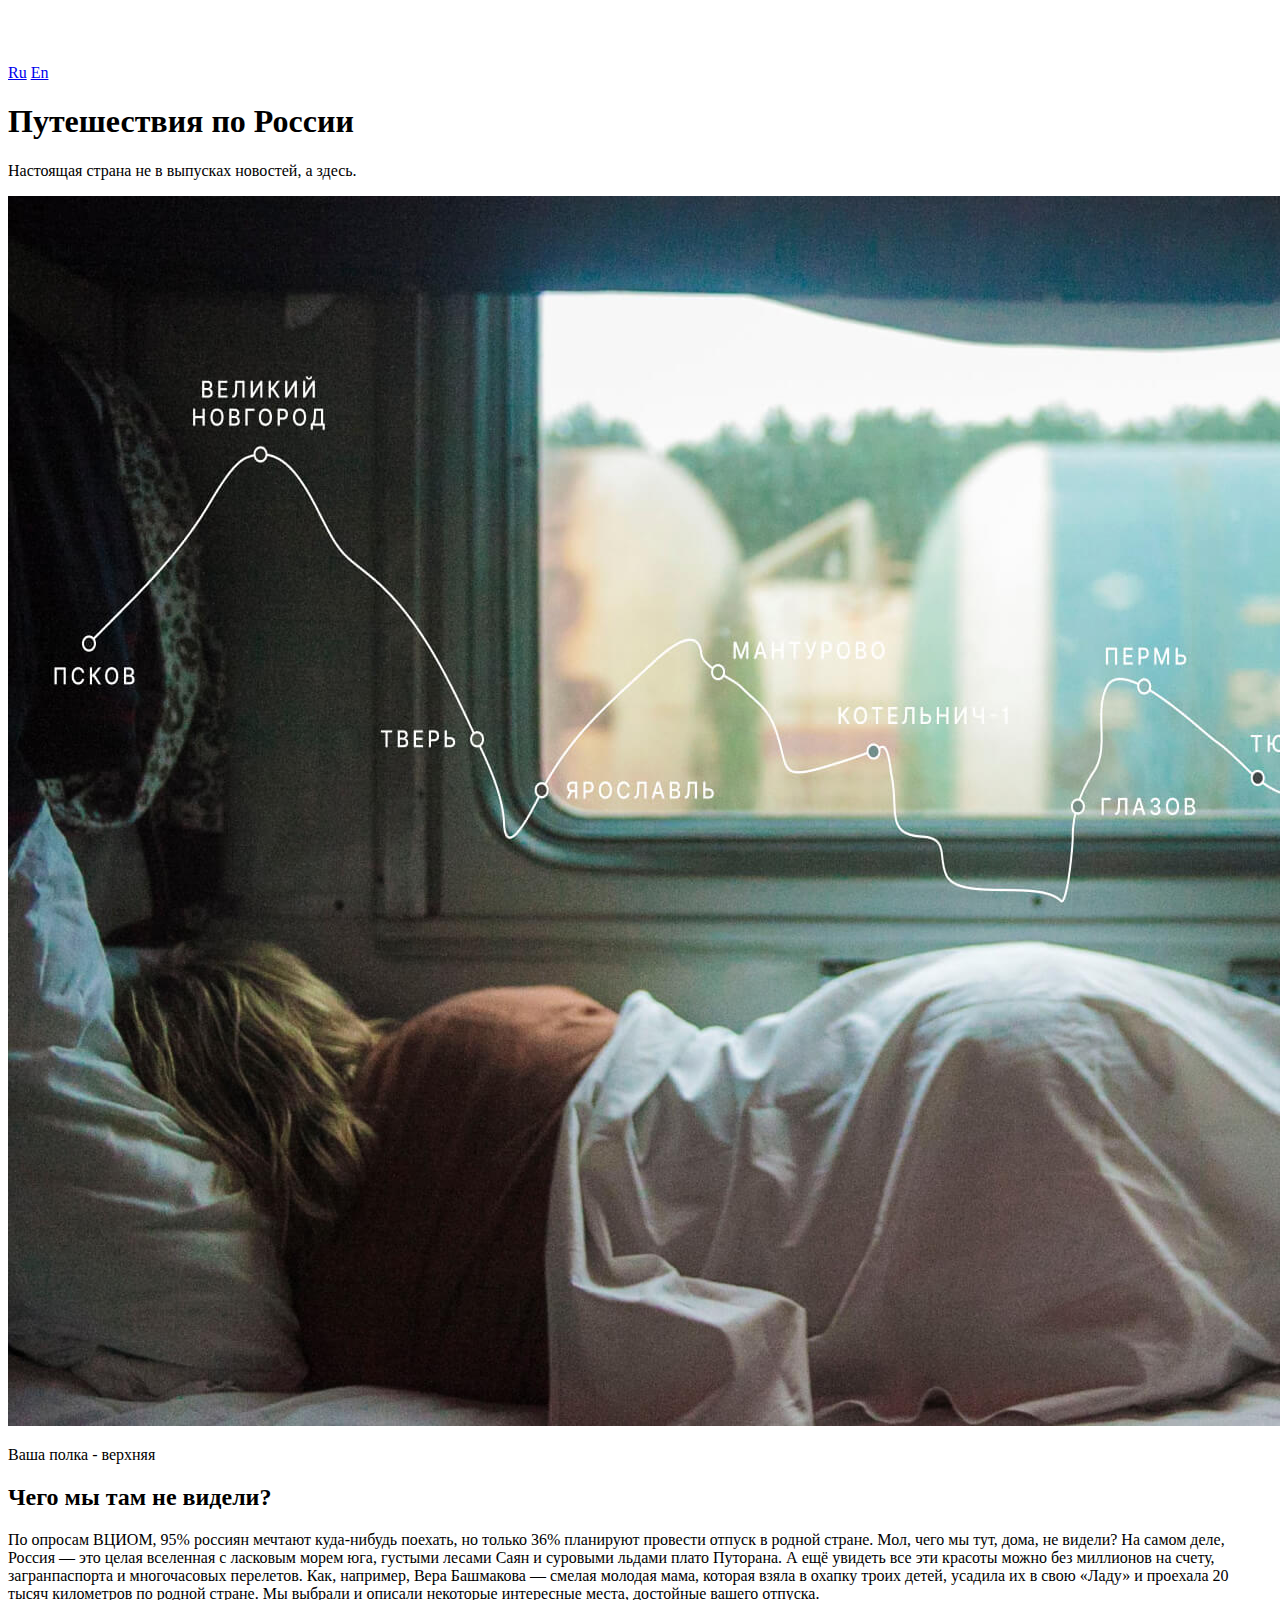
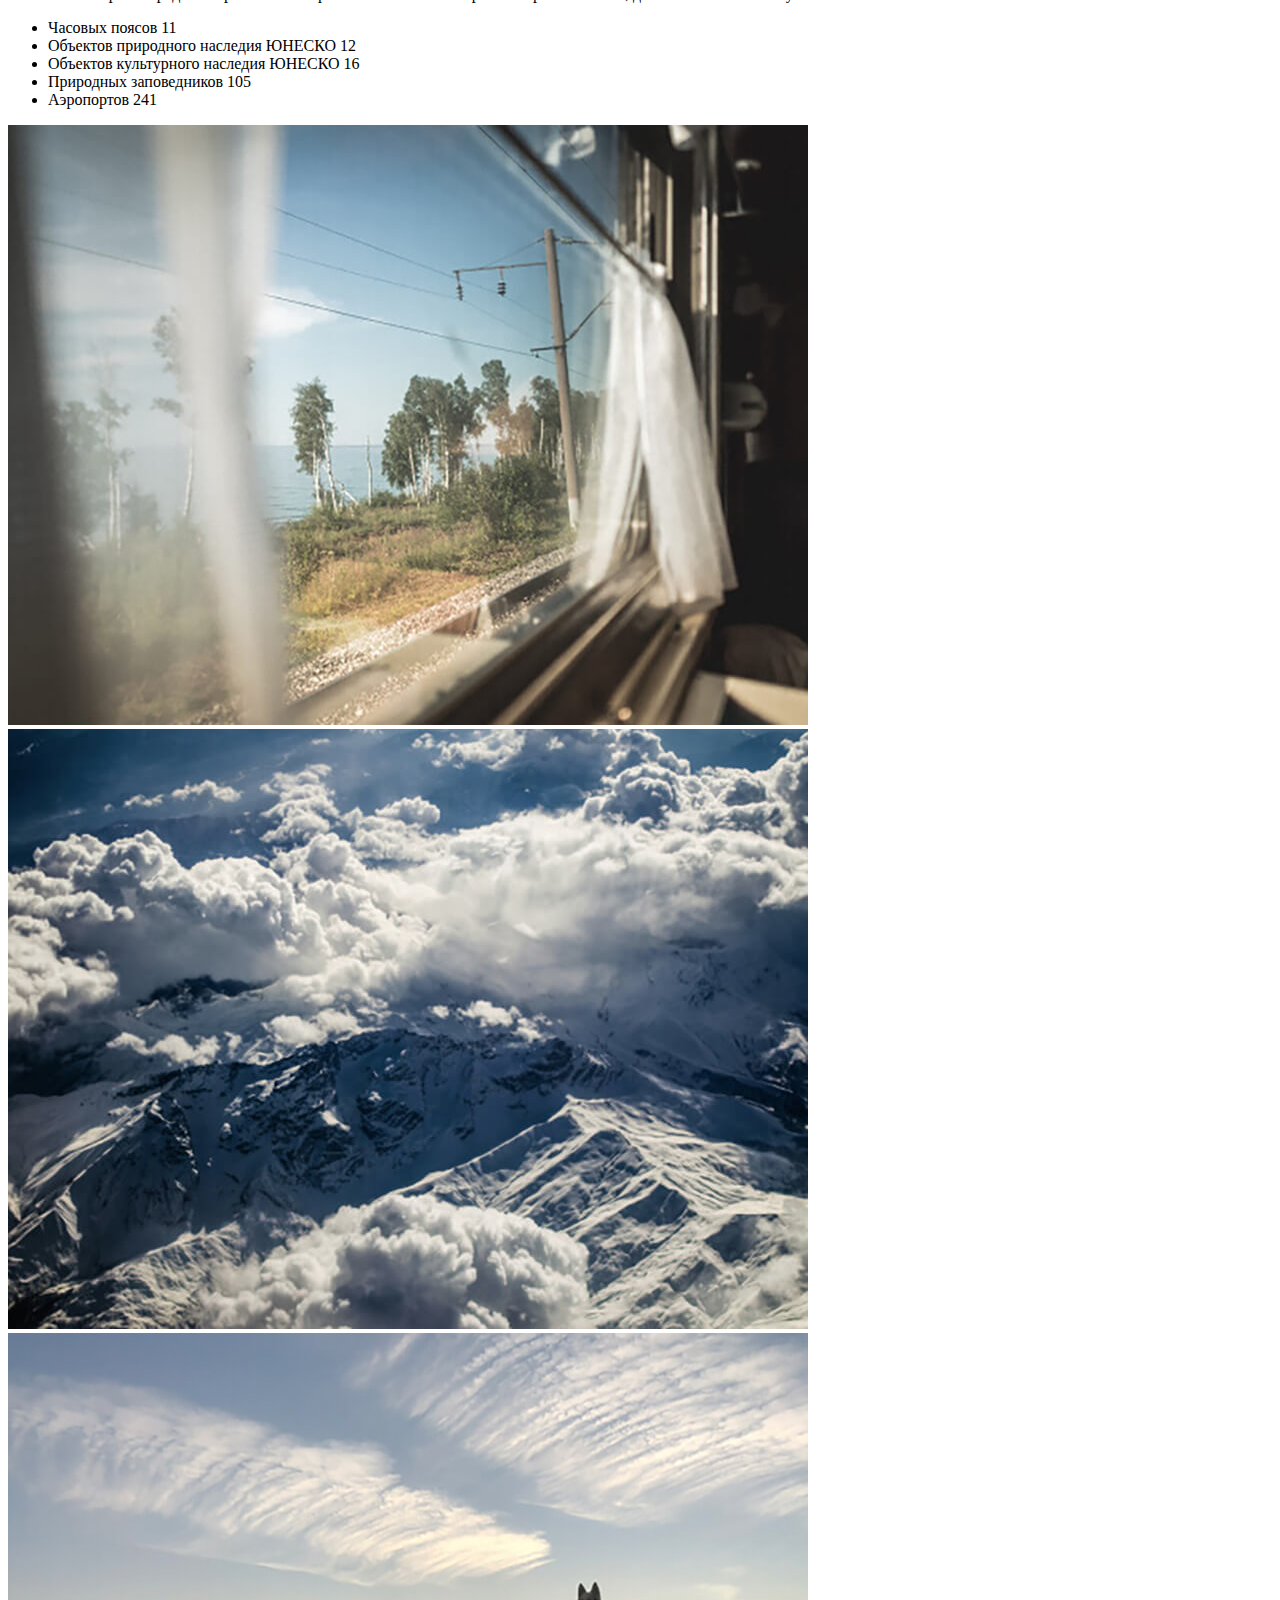
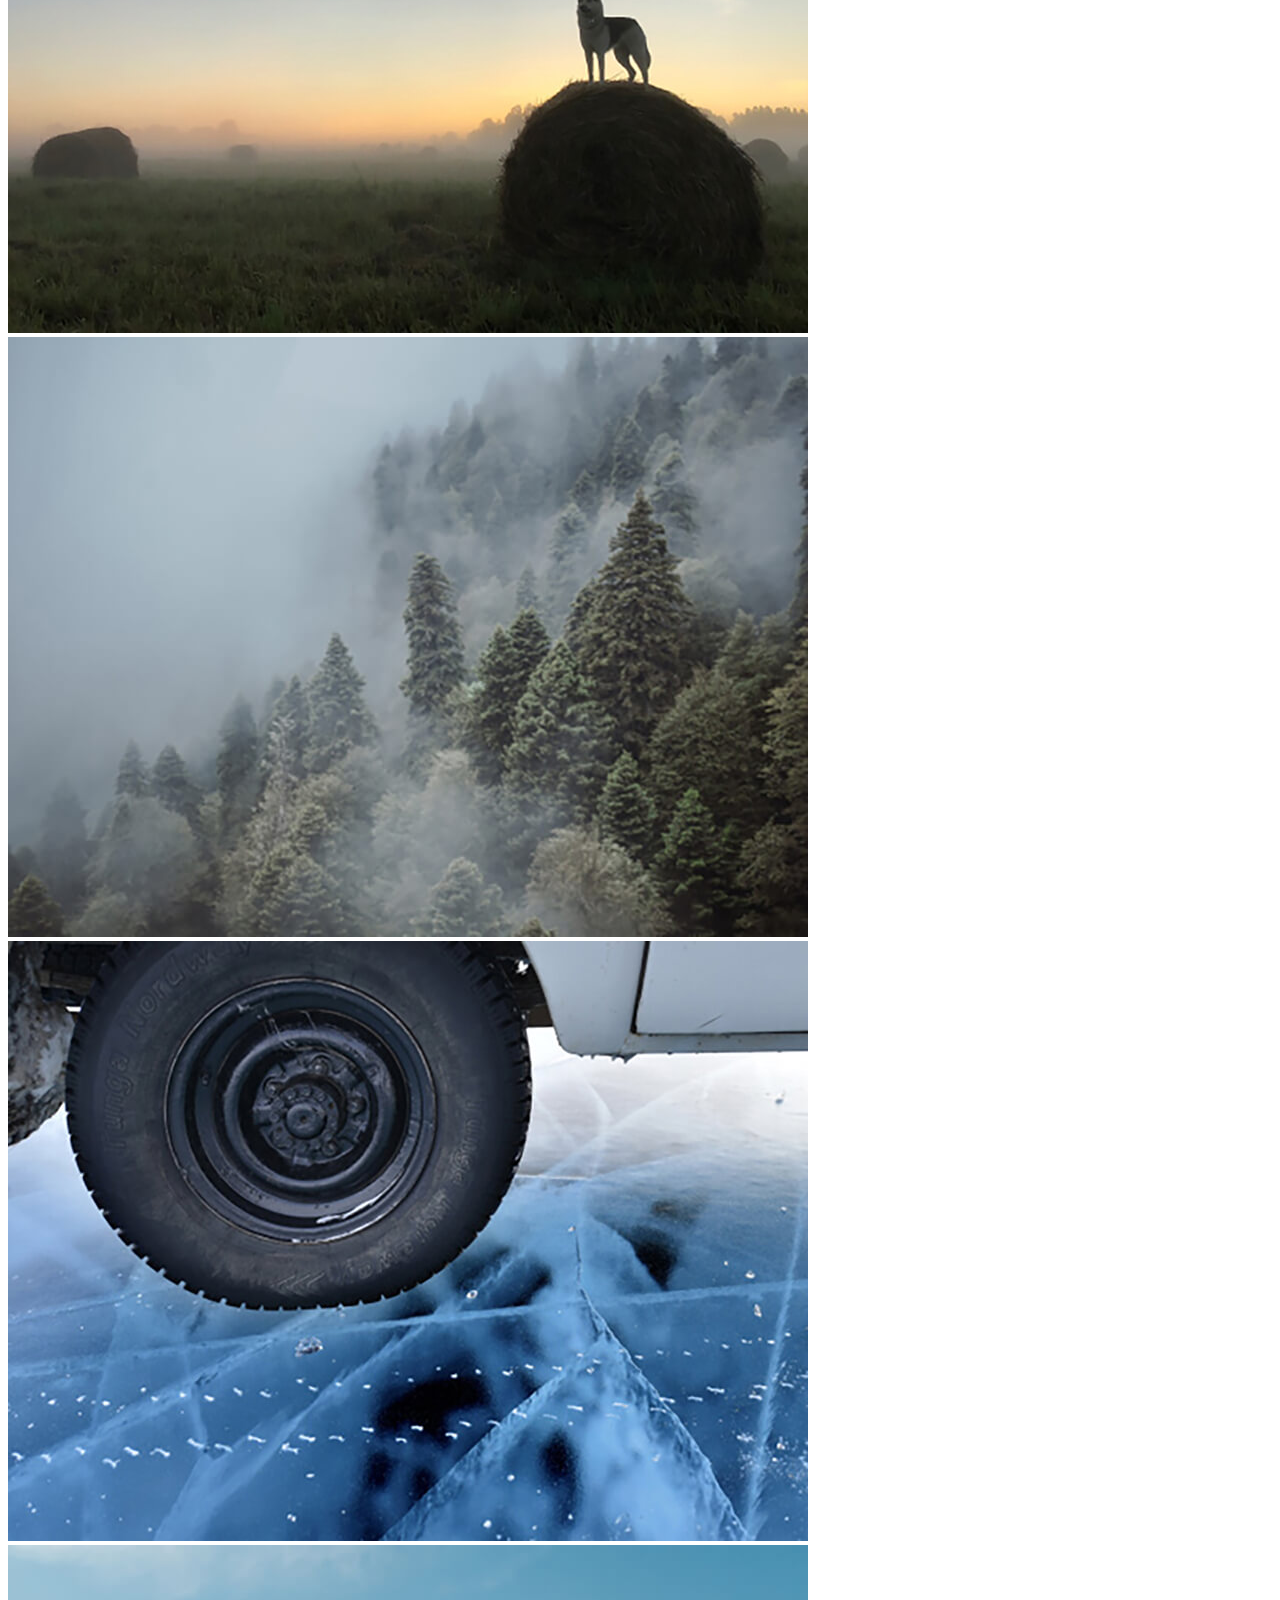
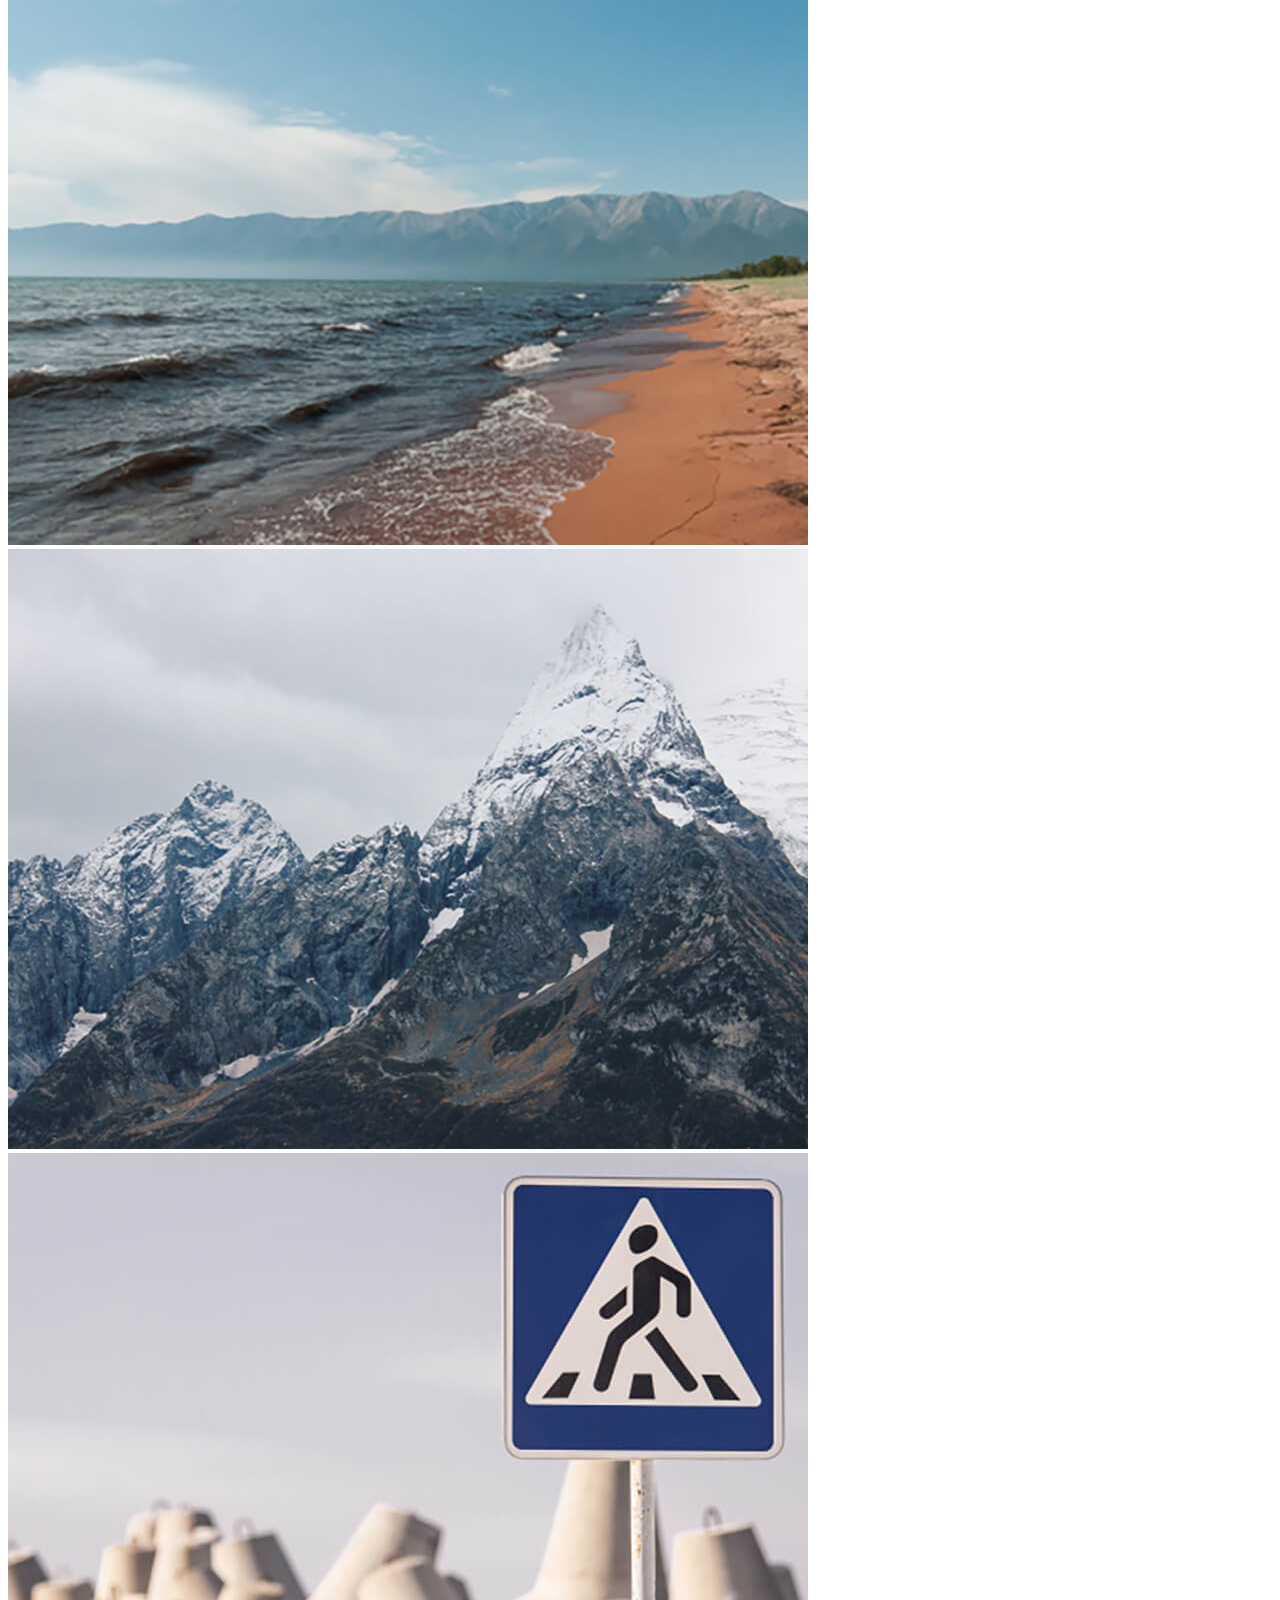
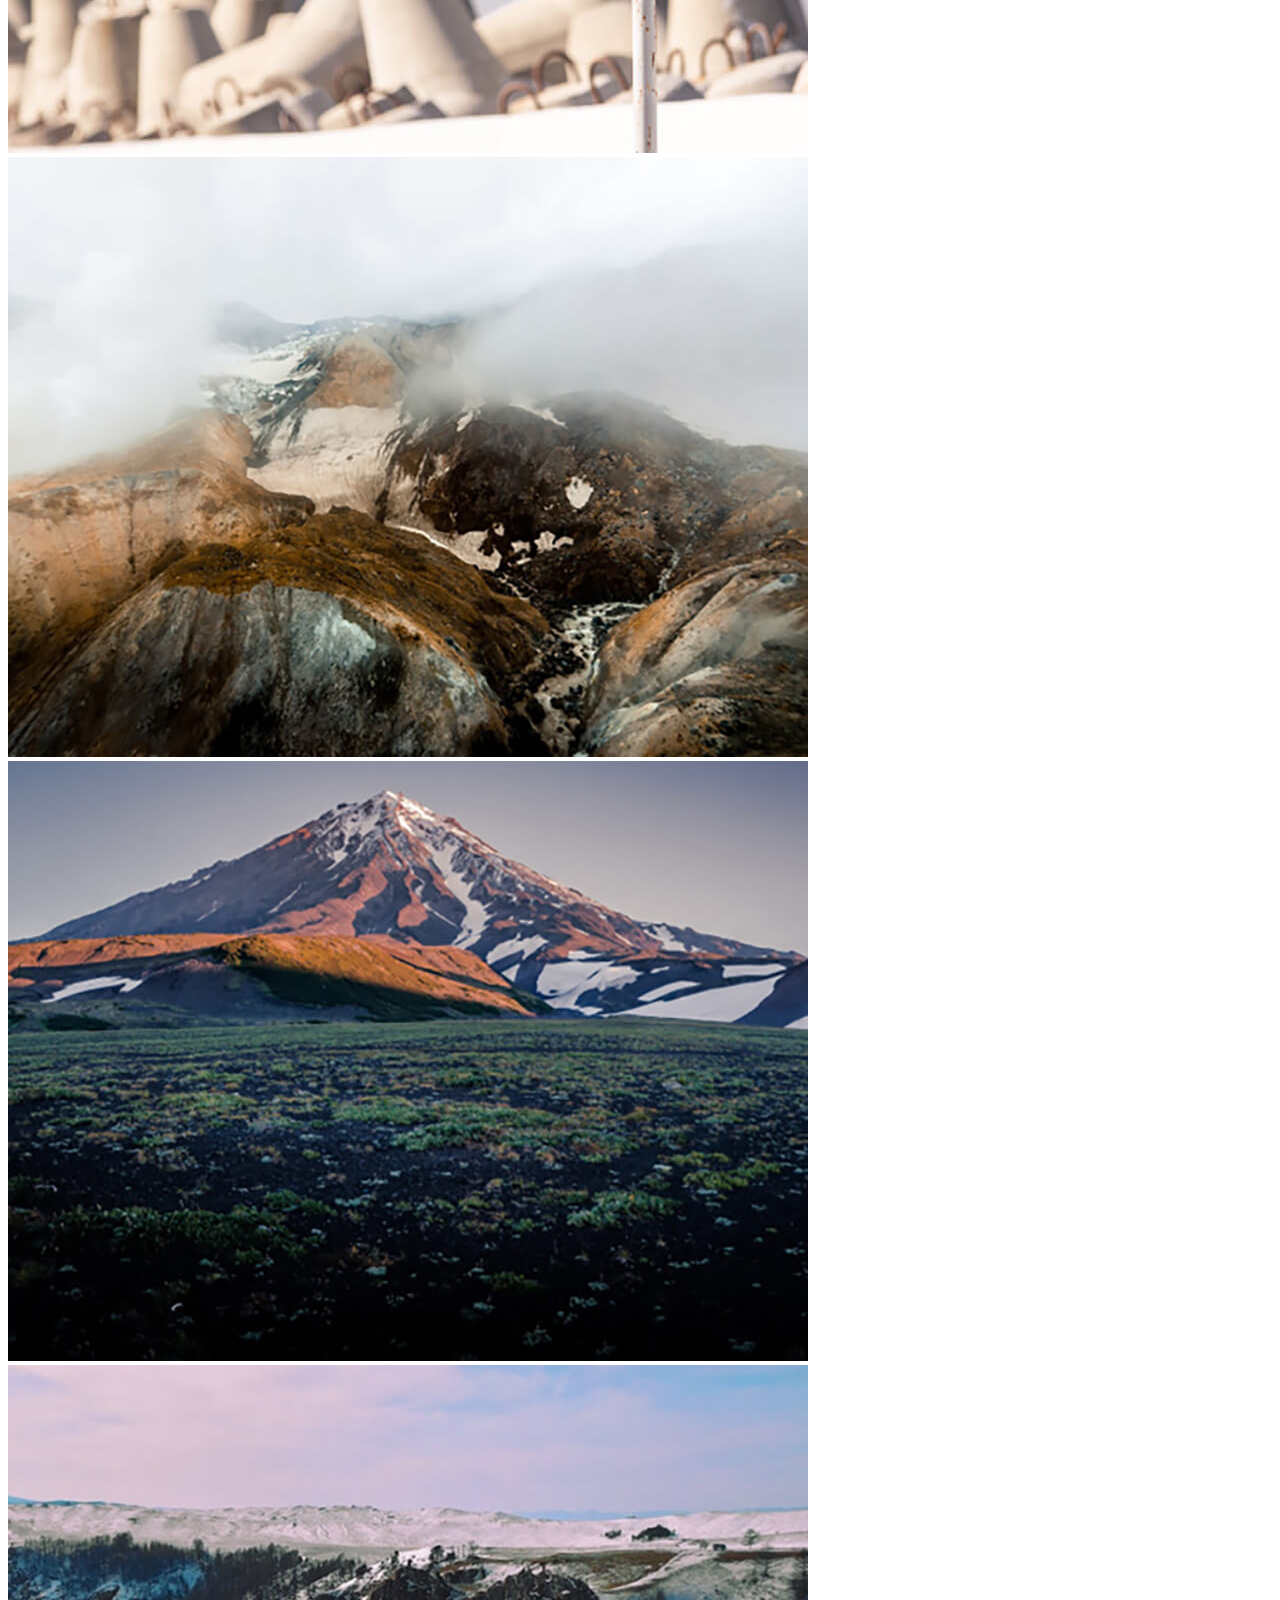
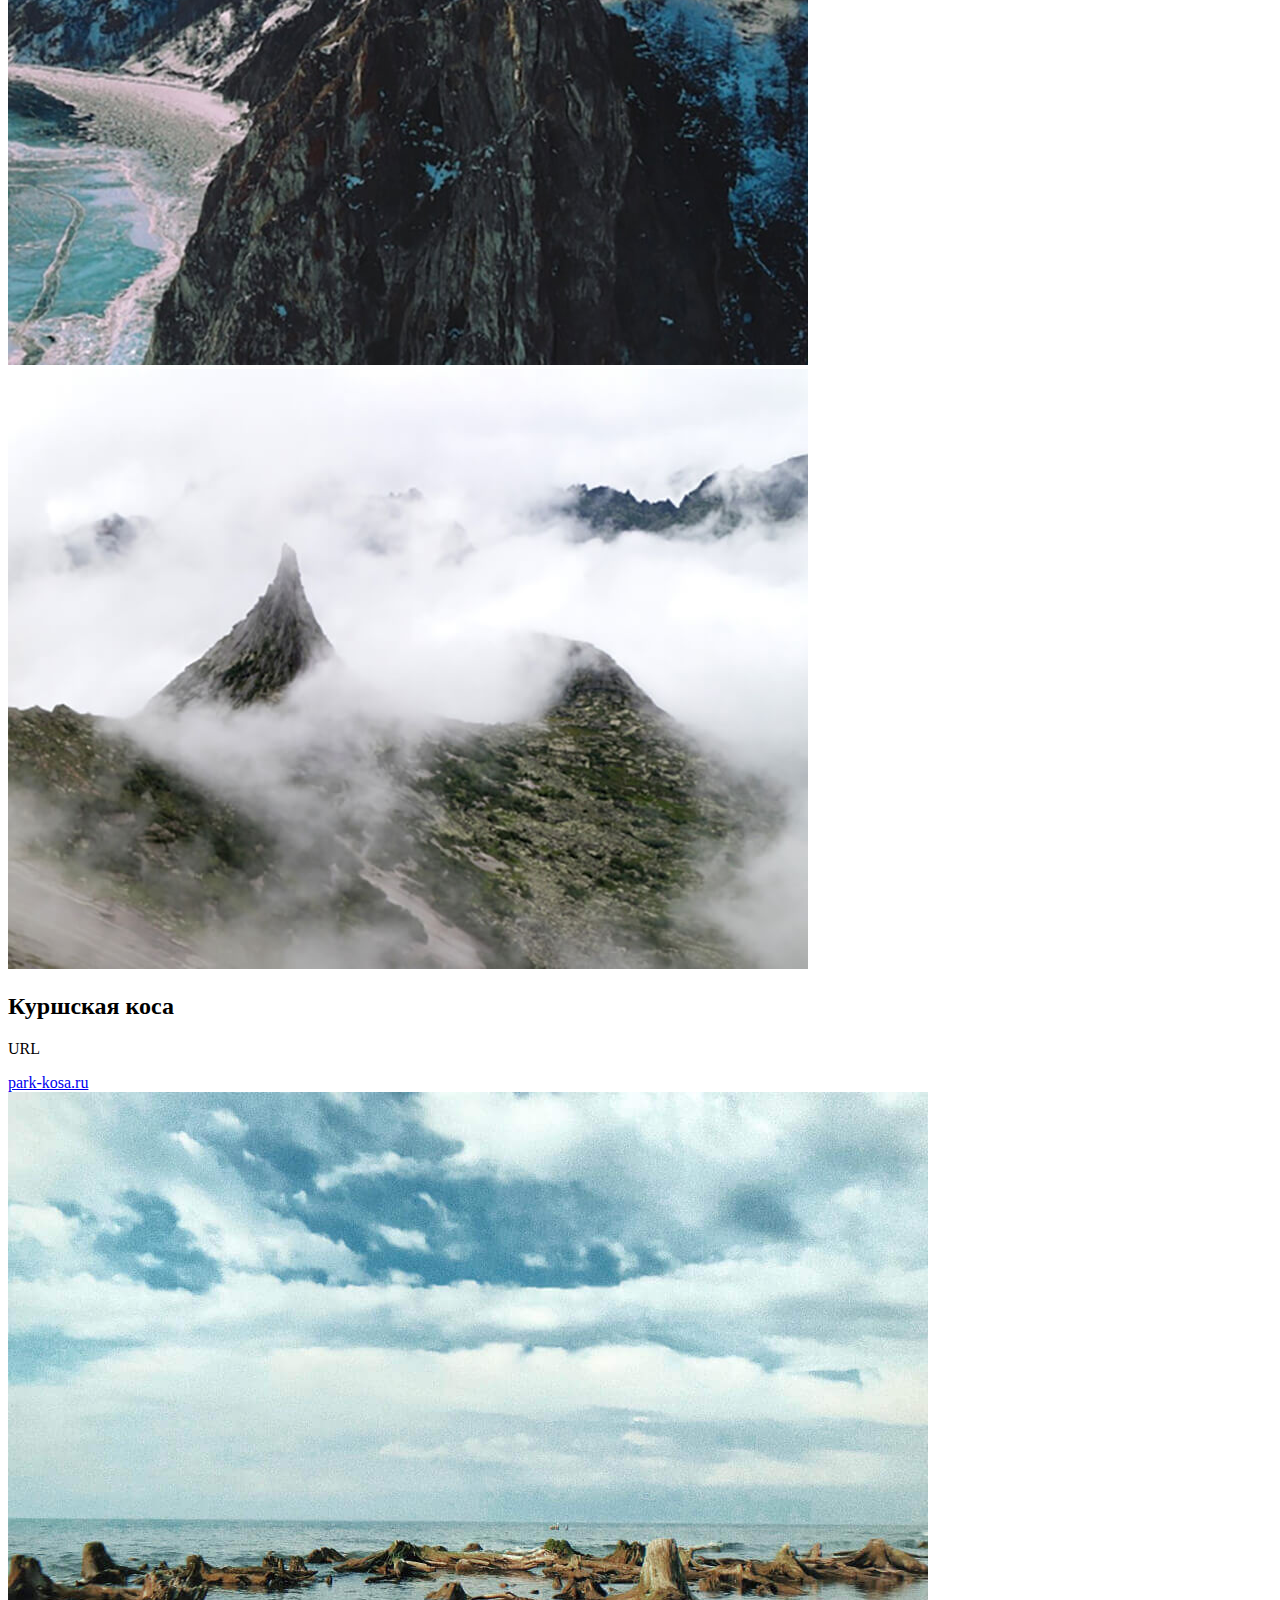
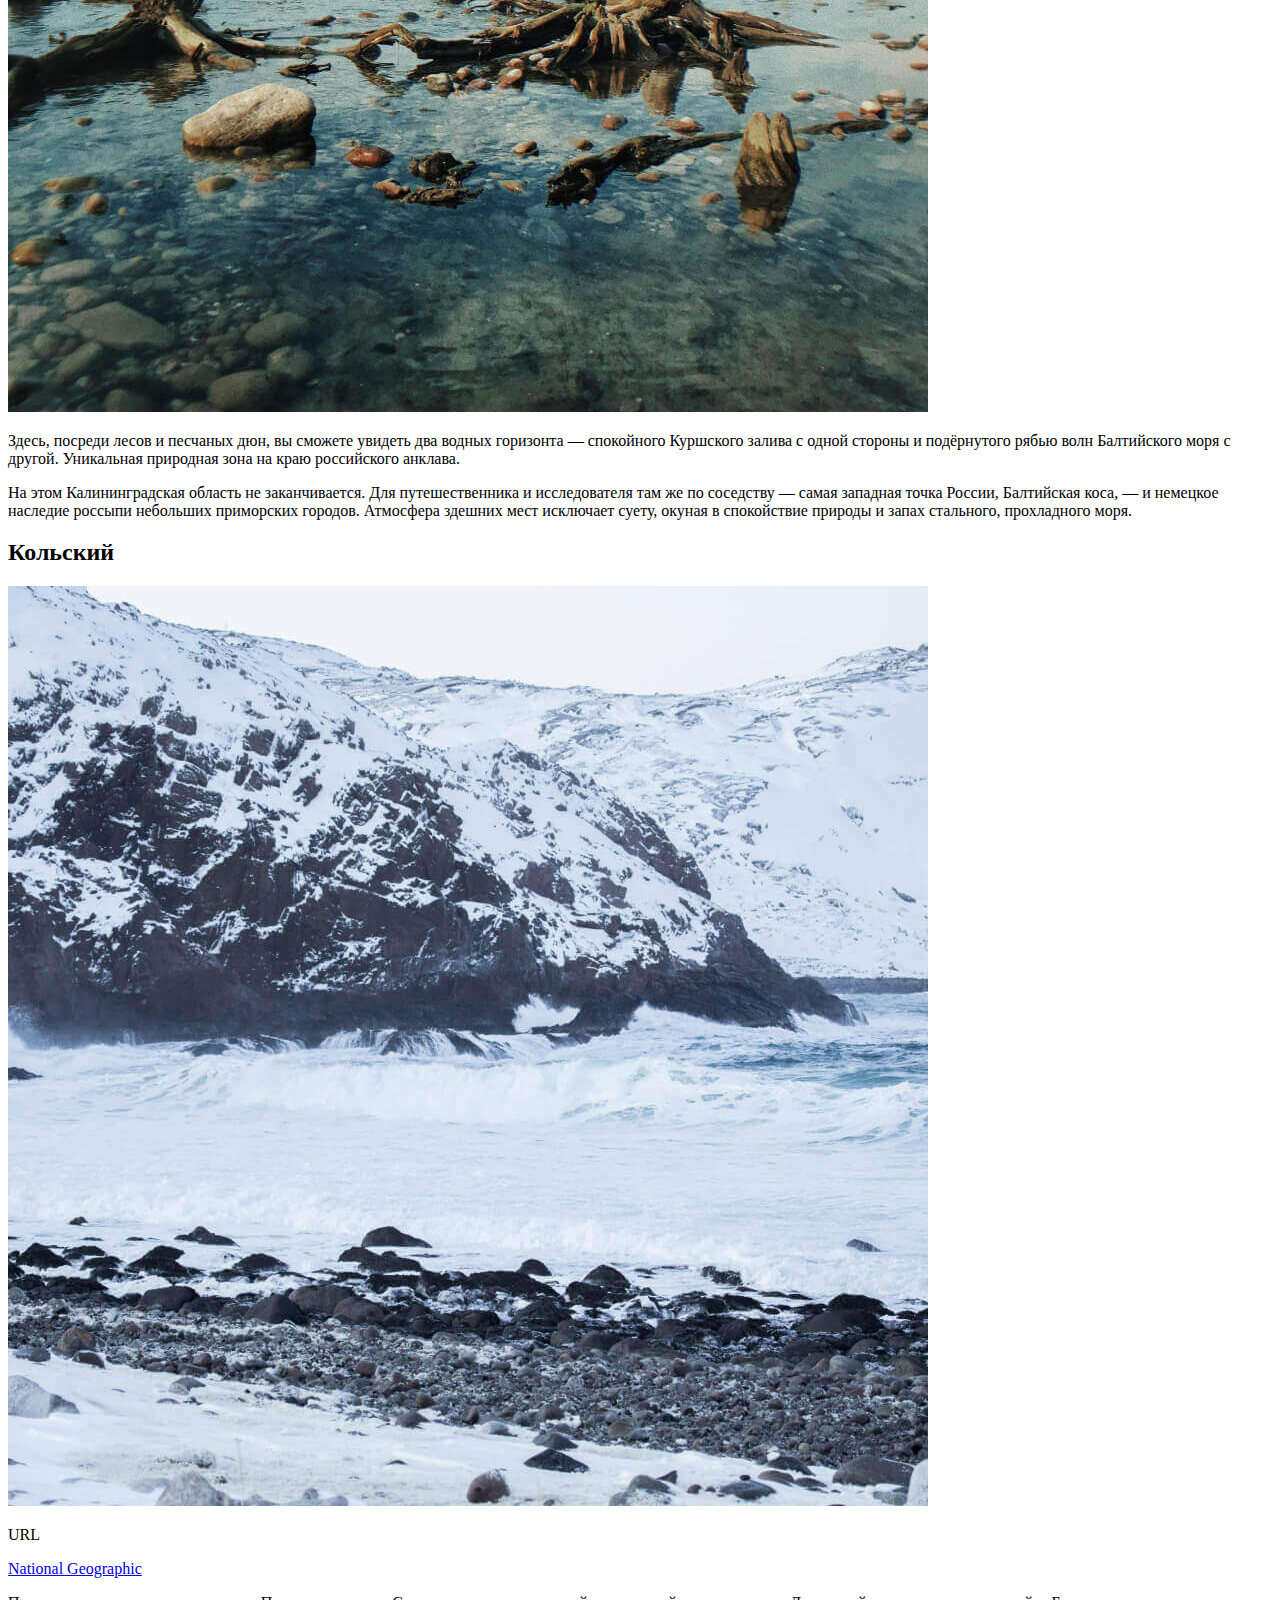
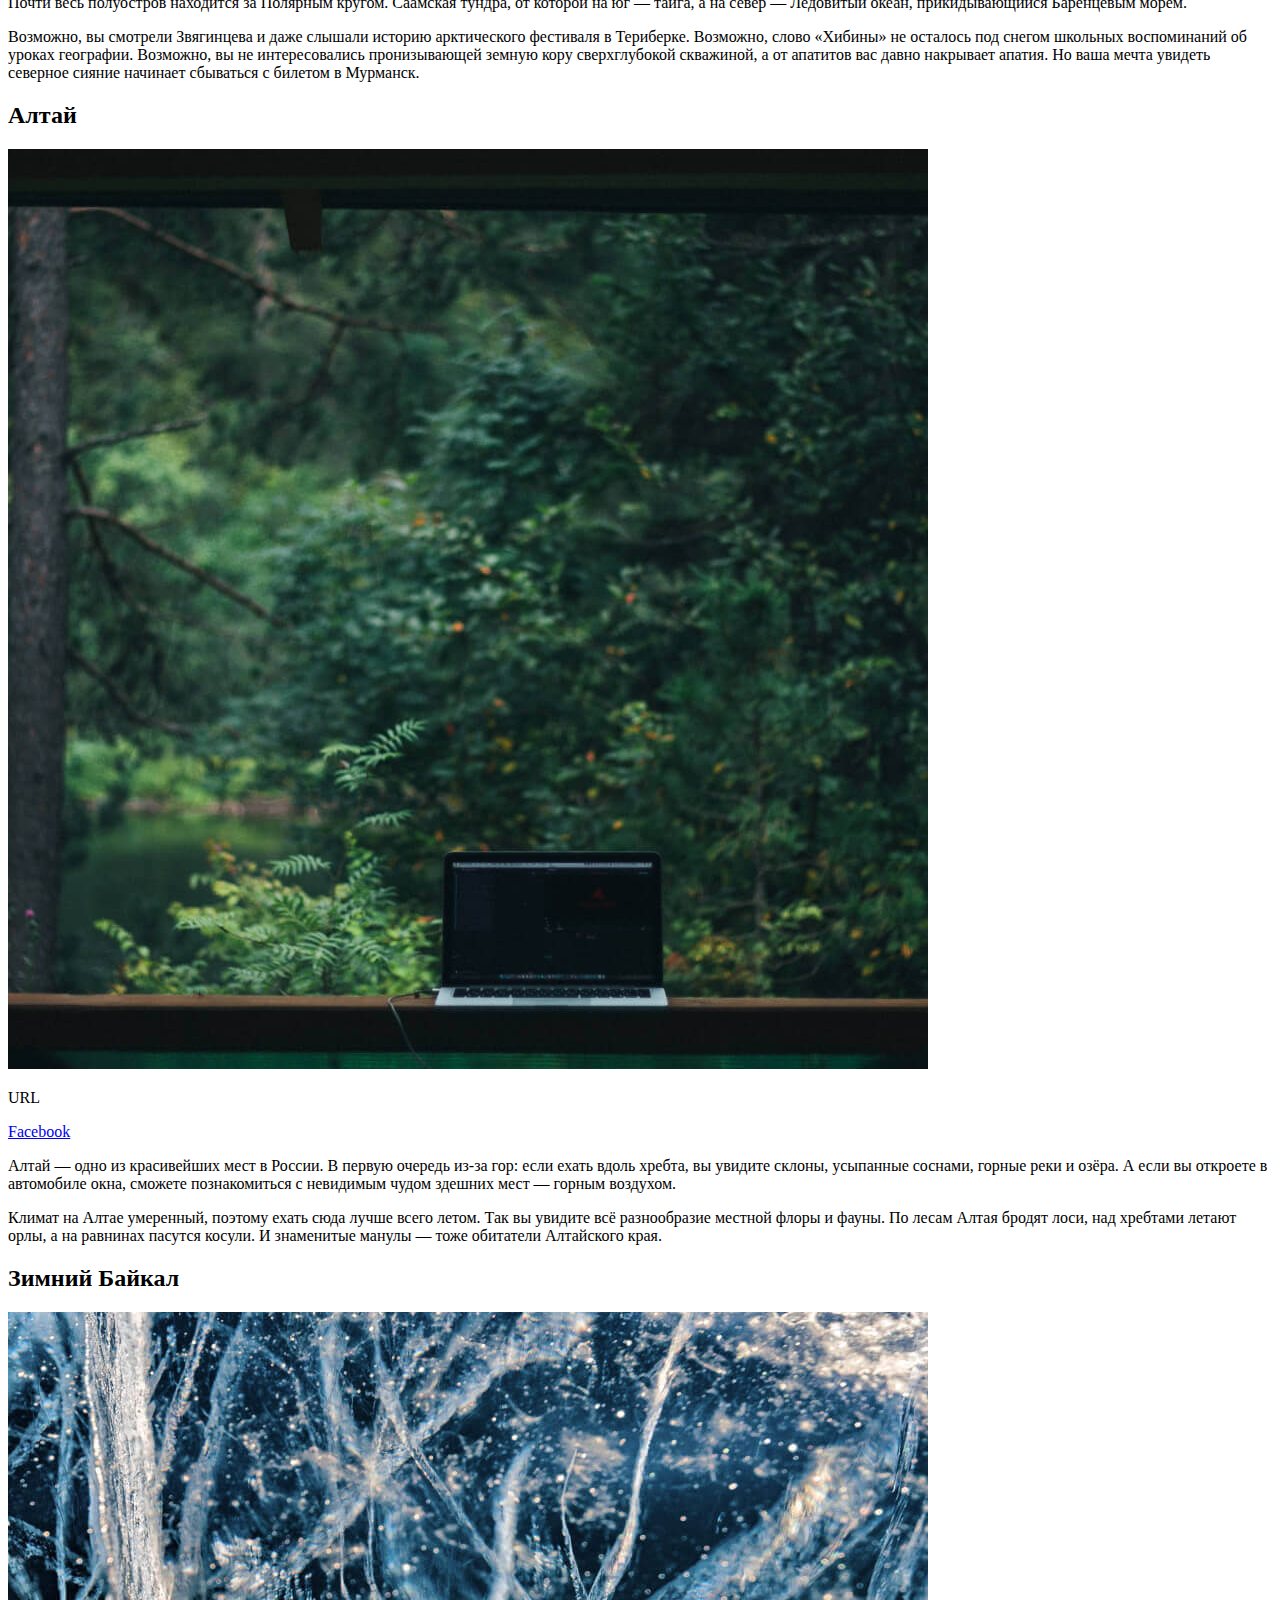
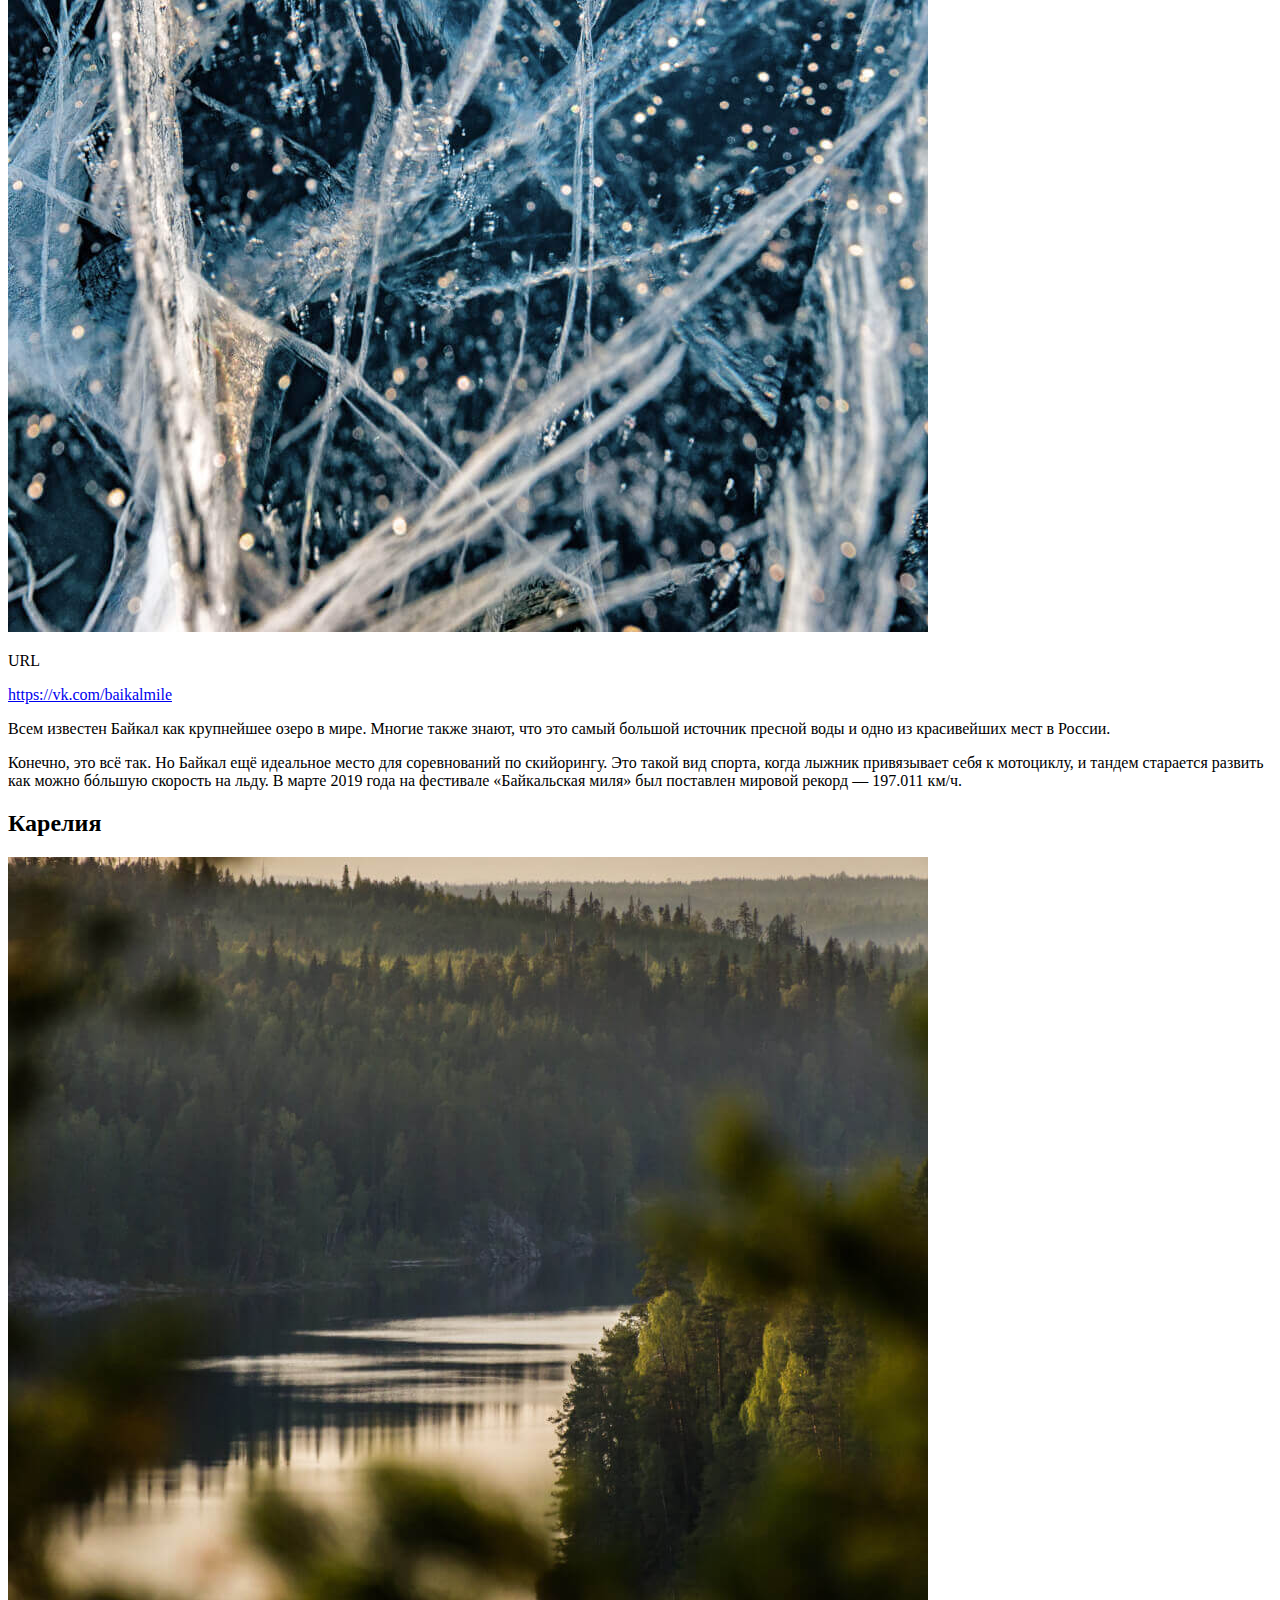
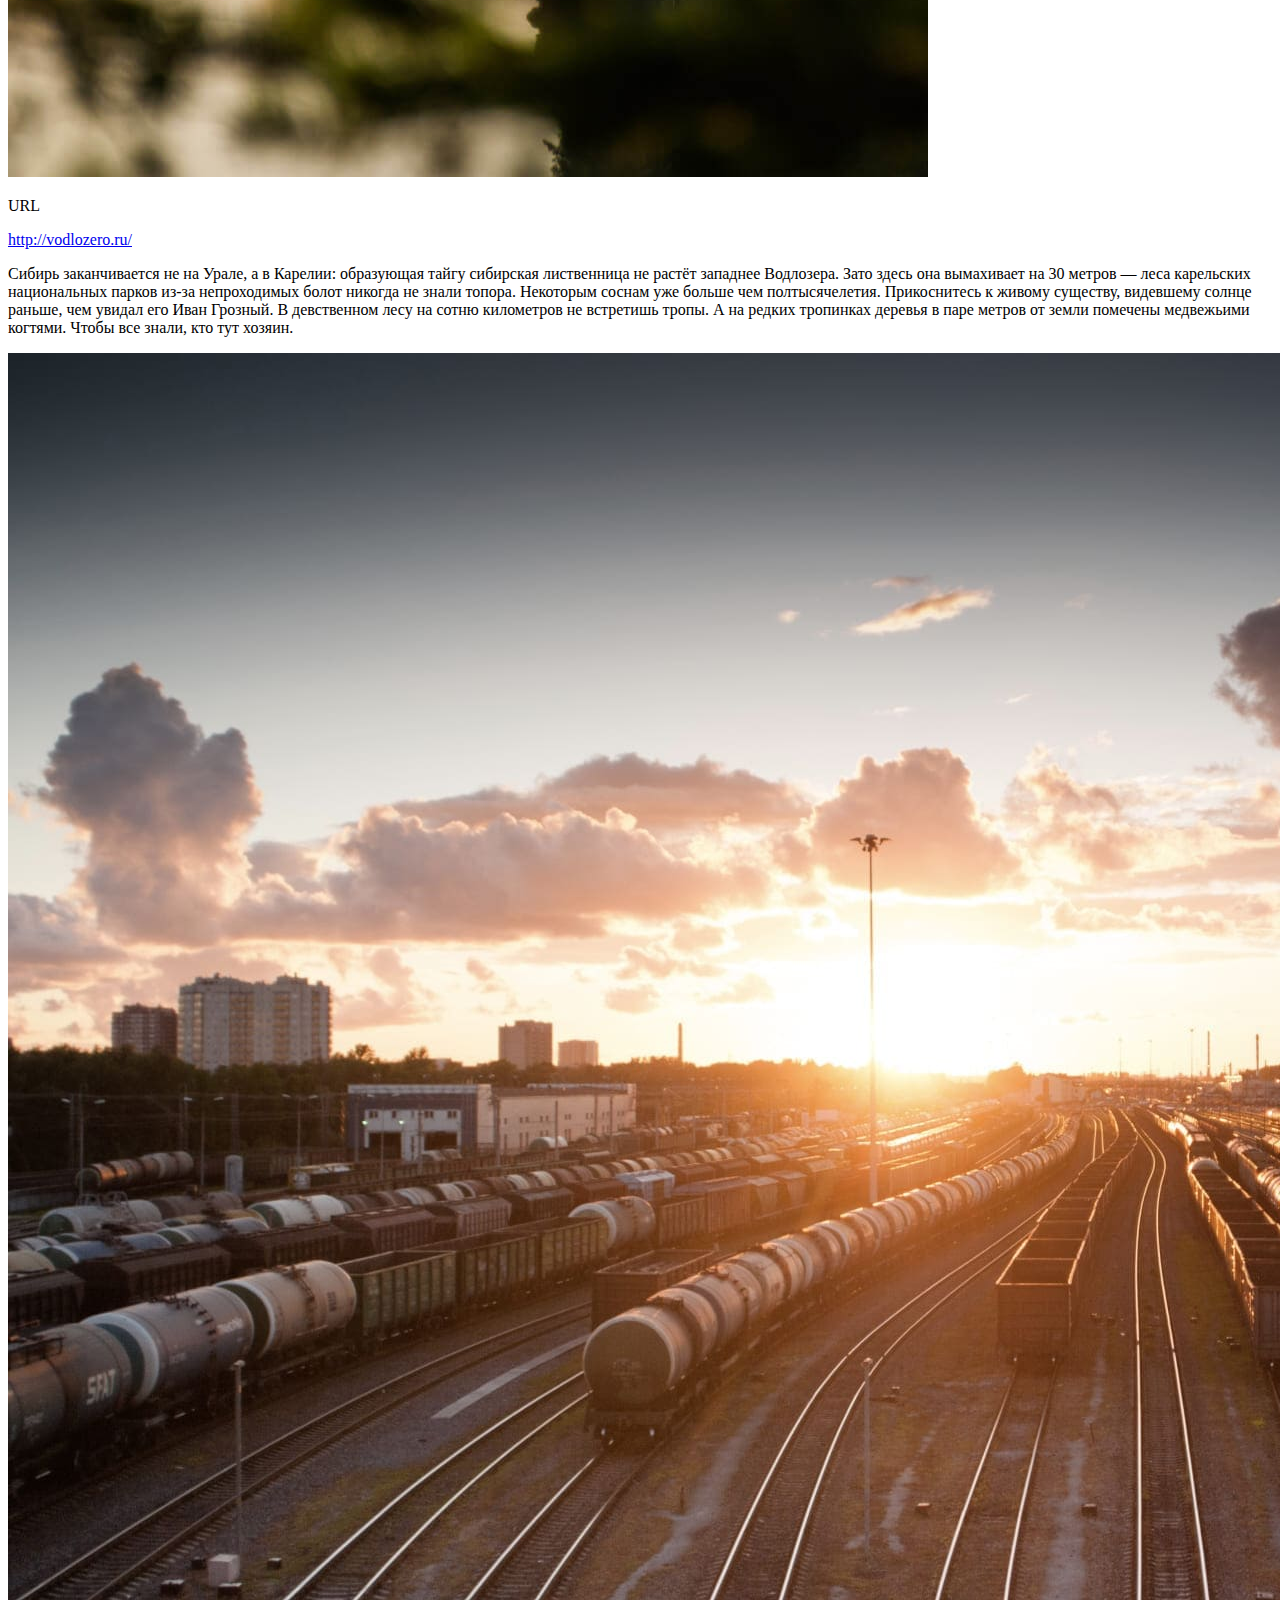
==== index.html @ 0ab77807 "Разделила ктс, убрала ссылку нормалайза из хтмл" ====
<!DOCTYPE html>
<html lang="ru">

<head>
    <meta charset="UTF-8">
    <meta name="viewport" content="width=device-width, initial-scale=1.0">
    <title>Путешествия по России</title>
</head>

<body>

    <div class="page">

        <header class="header">
            <img class="header__logo" src="./images/header-logo.svg" alt="Логотип Яндекс">
            <div class="header__lang-links">
                <a href="./travel.html" class="header__lang-link header__lang-link_active">Ru</a>
                <a href="#" class="header__lang-link">En</a>
            </div>
        </header>

        <main class="content">

            <div class="lead">
                <h1 class="lead__title">Путешествия по России</h1>
                <p class="lead__subtitle">Настоящая страна не в выпусках новостей, а здесь.</p>
                <div>
                    <img class="lead__image" src="./images/lead-polka.jpg"
                        alt="Вид на спящего в поезде человека у окна">
                    <p class="caption">Ваша полка - верхняя</p>
                </div>
            </div>

            <div class="intro">
                <h2 class="intro__title">Чего мы там не видели?</h2>
                <p class="intro__text">По&nbsp;опросам ВЦИОМ, 95% россиян мечтают <nobr>куда-нибудь</nobr> поехать,
                    но только 36% планируют провести отпуск в&nbsp;родной стране. Мол, чего мы&nbsp;тут, дома,
                    не&nbsp;видели? На&nbsp;самом деле, Россия&nbsp;&mdash; это целая вселенная с&nbsp;ласковым морем
                    юга, густыми лесами Саян и&nbsp;суровыми льдами плато Путорана. А&nbsp;ещё увидеть все эти красоты
                    можно без миллионов на&nbsp;счету, загранпаспорта и&nbsp;многочасовых перелетов. Как, например, Вера
                    Башмакова&nbsp;&mdash; смелая молодая мама, которая взяла в&nbsp;охапку троих детей, усадила
                    их&nbsp;в&nbsp;свою &laquo;Ладу&raquo; и&nbsp;проехала 20 тысяч километров по&nbsp;родной стране.
                    Мы&nbsp;выбрали и&nbsp;описали некоторые интересные места, достойные вашего отпуска.</p>
                <ul class="intro__list">
                    <li class="intro__list_item">Часовых поясов 11</li>
                    <li class="intro__list_item">Объектов природного наследия ЮНЕСКО 12</li>
                    <li class="intro__list_item">Объектов культурного наследия ЮНЕСКО 16</li>
                    <li class="intro__list_item">Природных заповедников 105</li>
                    <li class="intro__list_item">Аэропортов 241</li>
                </ul>
            </div>

            <div class="photo-grid">
                <img src="./images/photo-grid-train.jpg" alt="" class="photo-grid__item">
                <img src="./images/photo-grid-atharva-tulsi.jpg" alt="" class="photo-grid__item">
                <img src="./images/photo-grid-tuman.jpg" alt="" class="photo-grid__item">
                <img src="./images/photo-grid-sochi.jpg" alt="" class="photo-grid__item">
                <img src="./images/photo-grid-arisa.jpg" alt="" class="photo-grid__item">
                <img src="./images/photo-grid-baikal.jpg" alt="" class="photo-grid__item">
                <img src="./images/photo-grid-elbrus.jpg" alt="" class="photo-grid__item">
                <img src="./images/photo-grid-kondratiev.jpg" alt="" class="photo-grid__item">
                <img src="./images/photo-grid-kamchatka-1.jpg" alt="" class="photo-grid__item">
                <img src="./images/photo-grid-kamchatka-2.jpg" alt="" class="photo-grid__item">
                <img src="./images/photo-grid-baikal-2.jpg" alt="" class="photo-grid__item">
                <img src="./images/photo-grid-ergaki.jpg" alt="" class="photo-grid__item">
            </div>

            <div class="places">

                <div class="place">
                    <h2 class="place__title">Куршская коса</h2>
                    <div class="place__website">
                        <p class="place__url-heading">URL</p>
                        <a href="https://park-kosa.ru/" class="place__link">park-kosa.ru</a>
                    </div>
                    <img src="./images/place-kosa.jpg" alt="" class="place__image">
                    <div class="place__paragraphs">
                        <p class="place__paragraph">Здесь, посреди лесов и песчаных дюн, вы сможете увидеть два
                            водных
                            горизонта
                            — спокойного Куршского залива с одной стороны и подёрнутого рябью волн Балтийского моря
                            с
                            другой.
                            Уникальная природная зона на краю российского анклава.</p>
                        <p class="place__paragraph">На этом Калининградская область не заканчивается. Для
                            путешественника и
                            исследователя там же по соседству — самая западная точка России, Балтийская коса, — и
                            немецкое
                            наследие россыпи небольших приморских городов. Атмосфера здешних мест исключает суету,
                            окуная в
                            спокойствие природы и запах стального, прохладного моря.</p>
                    </div>
                </div>

                <div class="place">
                    <h2 class="place__title">Кольский</h2>
                    <img src="./images/place-kolsky.jpg" alt="" class="place__image">
                    <div class="place__website">
                        <p class="place__url-heading">URL</p>
                        <a href="https://yourshot.nationalgeographic.com/photos/?keywords=kolskiy"
                            class="place__link">National Geographic</a>
                    </div>
                    <div class="place__paragraphs">
                        <p class="place__paragraph">Почти весь полуостров находится за Полярным кругом. Саамская
                            тундра,
                            от
                            которой на юг —
                            тайга, а на север — Ледовитый океан, прикидывающийся Баренцевым морем.</p>
                        <p class="place__paragraph">Возможно, вы смотрели Звягинцева и даже слышали историю
                            арктического
                            фестиваля в Териберке. Возможно, слово «Хибины» не осталось под снегом школьных
                            воспоминаний
                            об
                            уроках географии. Возможно, вы не интересовались пронизывающей земную кору сверхглубокой
                            скважиной,
                            а от апатитов вас давно накрывает апатия. Но ваша мечта увидеть северное сияние начинает
                            сбываться с
                            билетом
                            в Мурманск.</p>
                    </div>
                </div>

                <div class="place">
                    <h2 class="place__title">Алтай</h2>
                    <img src="./images/place-altai.jpg" alt="" class="place__image">
                    <div class="place__website">
                        <p class="place__url-heading">URL</p>
                        <a href="https://www.facebook.com/vera.bashmakova/posts/10156011613718822"
                            class="place__link">Facebook</a>
                    </div>
                    <div class="place__paragraphs">
                        <p class="place__paragraph">Алтай — одно из красивейших мест в России.
                            В первую очередь из-за гор: если ехать вдоль хребта, вы увидите склоны, усыпанные
                            соснами,
                            горные
                            реки и озёра. А если вы откроете в автомобиле окна, сможете познакомиться с невидимым
                            чудом
                            здешних
                            мест — горным воздухом.</p>
                        <p class="place__paragraph">Климат на Алтае умеренный, поэтому ехать сюда лучше всего летом.
                            Так
                            вы
                            увидите всё разнообразие местной флоры и фауны. По лесам Алтая бродят лоси, над хребтами
                            летают
                            орлы, а на равнинах пасутся косули. И знаменитые манулы — тоже обитатели Алтайского
                            края.
                        </p>
                    </div>
                </div>

                <div class="place">
                    <h2 class="place__title">Зимний Байкал</h2>
                    <img src="./images/place-winter-baikal.jpg" alt="" class="place__image">
                    <div class="place__website">
                        <p class="place__url-heading">URL</p>
                        <a href="https://vk.com/baikalmile" class="place__link">https://vk.com/baikalmile</a>
                    </div>
                    <div class="place__paragraphs">
                        <p class="place__paragraph">Всем известен Байкал как крупнейшее озеро
                            в мире. Многие также знают, что это самый большой источник пресной воды и одно из
                            красивейших
                            мест в
                            России.</p>
                        <p class="place__paragraph">Конечно, это всё так. Но Байкал ещё идеальное место
                            для соревнований
                            по
                            скийорингу. Это такой вид спорта, когда лыжник привязывает себя
                            к мотоциклу, и тандем старается развить как можно бóльшую скорость на льду. В марте 2019
                            года на
                            фестивале «Байкальская миля» был поставлен мировой рекорд — 197.011 км/ч.</p>
                    </div>
                </div>

                <div class="place">
                    <h2 class="place__title">Карелия</h2>
                    <img src="./images/place-karelia.jpg" alt="" class="place__image">
                    <div class="place__website">
                        <p class="place__url-heading">URL</p>
                        <a href="http://vodlozero.ru/" class="place__link">http://vodlozero.ru/</a>
                    </div>
                    <div class="place__paragraphs">
                        <p class="place__paragraph">Сибирь заканчивается не на Урале, а в Карелии: образующая тайгу
                            сибирская
                            лиственница не растёт западнее Водлозера. Зато здесь она вымахивает на 30 метров — леса
                            карельских
                            национальных парков из-за непроходимых болот никогда не знали топора. Некоторым соснам
                            уже
                            больше
                            чем полтысячелетия. Прикоснитесь к живому существу, видевшему солнце раньше, чем увидал
                            его
                            Иван
                            Грозный.
                            В девственном лесу на сотню километров не встретишь тропы. А на редких тропинках деревья
                            в паре метров от земли помечены медвежьими когтями. Чтобы все знали, кто тут хозяин.</p>
                    </div>
                </div>
            </div>

            <div class="cover">
                <a class="cover__link" href="https://stampsy.com/na-elektrichkakh-do-baikala">
                    <img class="cover__background" src="./images/cover-trains.jpg">
                    <div class="cover__overlay">
                        <h2 class="cover__title">До&nbsp;Байкала &laquo;на&nbsp;собаках&raquo;</h2>
                        <p class="cover__subtitle">По&nbsp;мотивам&nbsp;учебной&nbsp;темы о&nbsp;Транссибе&mdash;
                            путешествие
                            от&nbsp;столицы&nbsp;до&nbsp;Байкала на электричках.</p>
                    </div>
                </a>
            </div>
        </main>

        <footer class="footer">
            <a href="https://yandex.ru/maps" class="footer__link">Карты</a>
            <a href="https://yandex.ru/pogoda" class="footer__link">Погода</a>
            <a href="https://rasp.yandex.ru" class="footer__link">Расписание</a>
            <a href="https://calendar.yandex.ru" class="footer__link">Календарь</a>
            <a href="https://travel.yandex.ru" class="footer__link">Путешествия</a>
            <p class="footer__copyright">© 2022. Елена Сафина</p>
        </footer>


    </div>

</body>

</html>
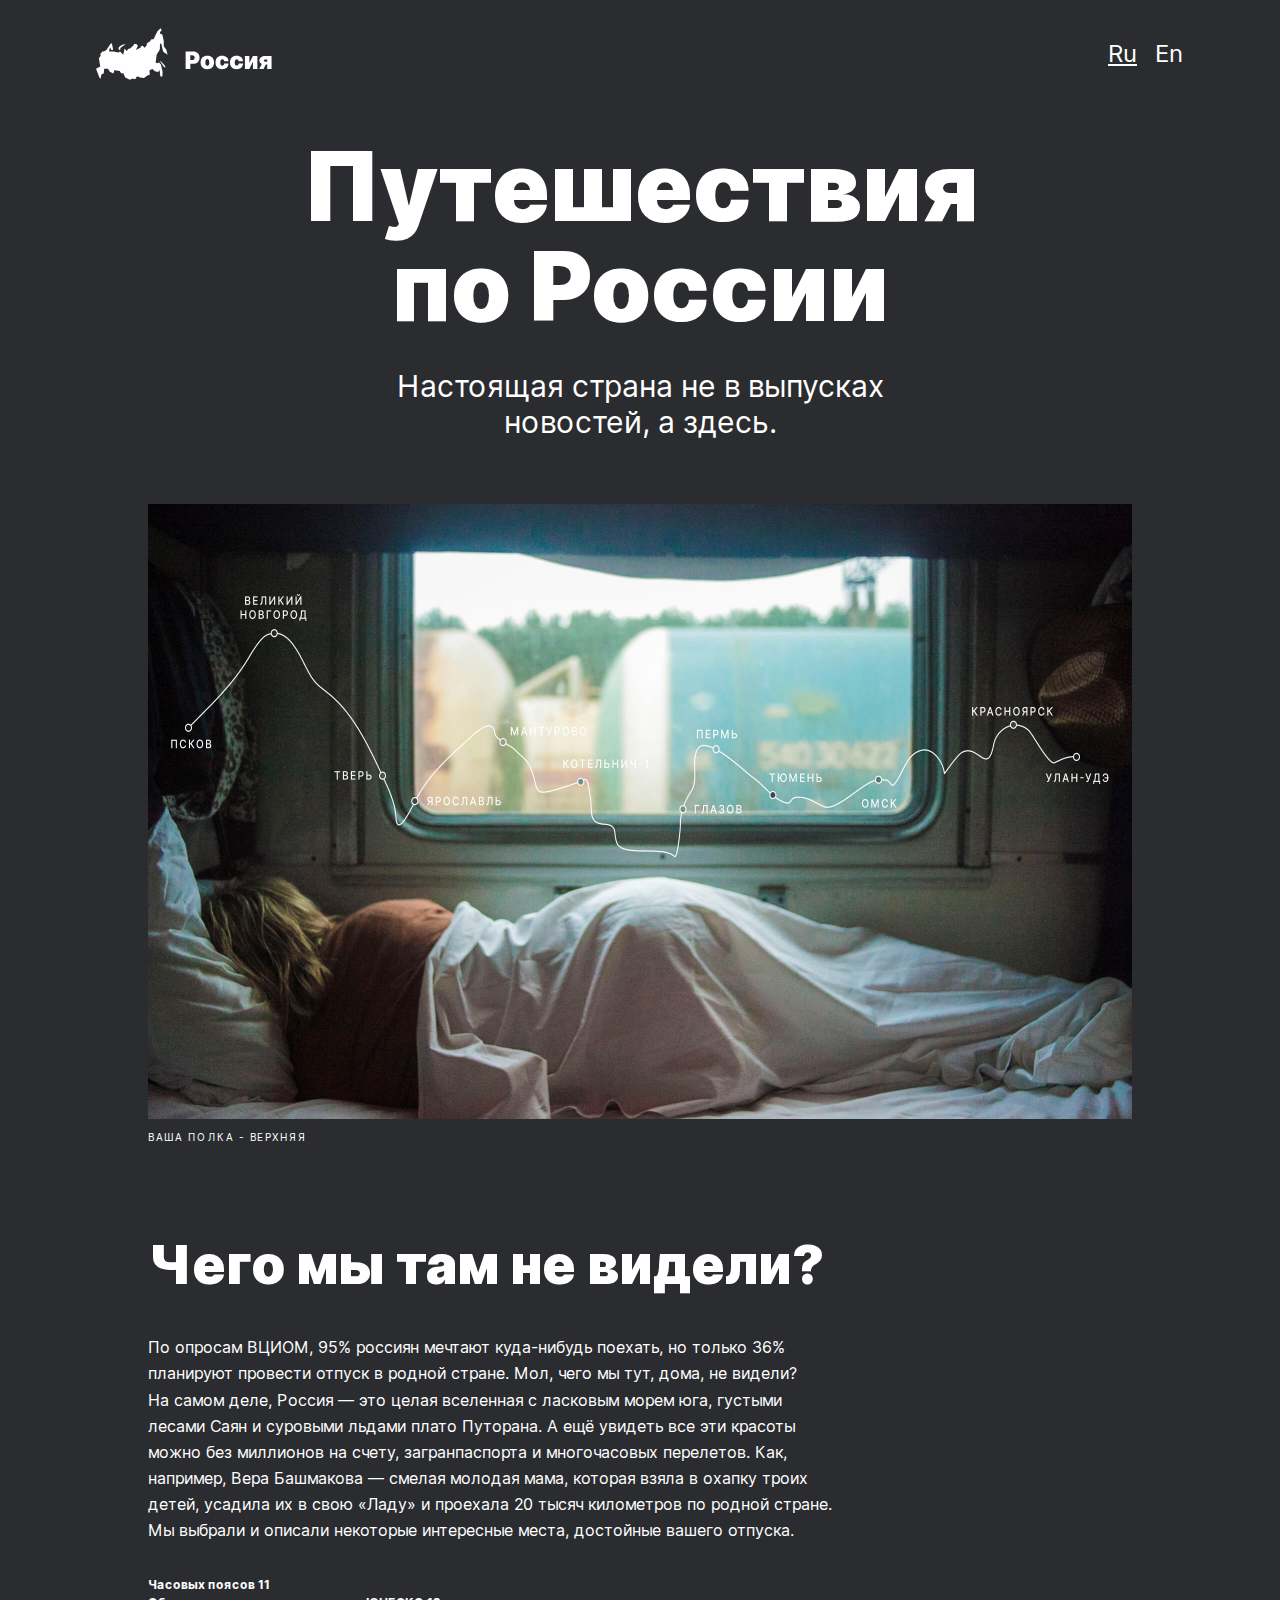
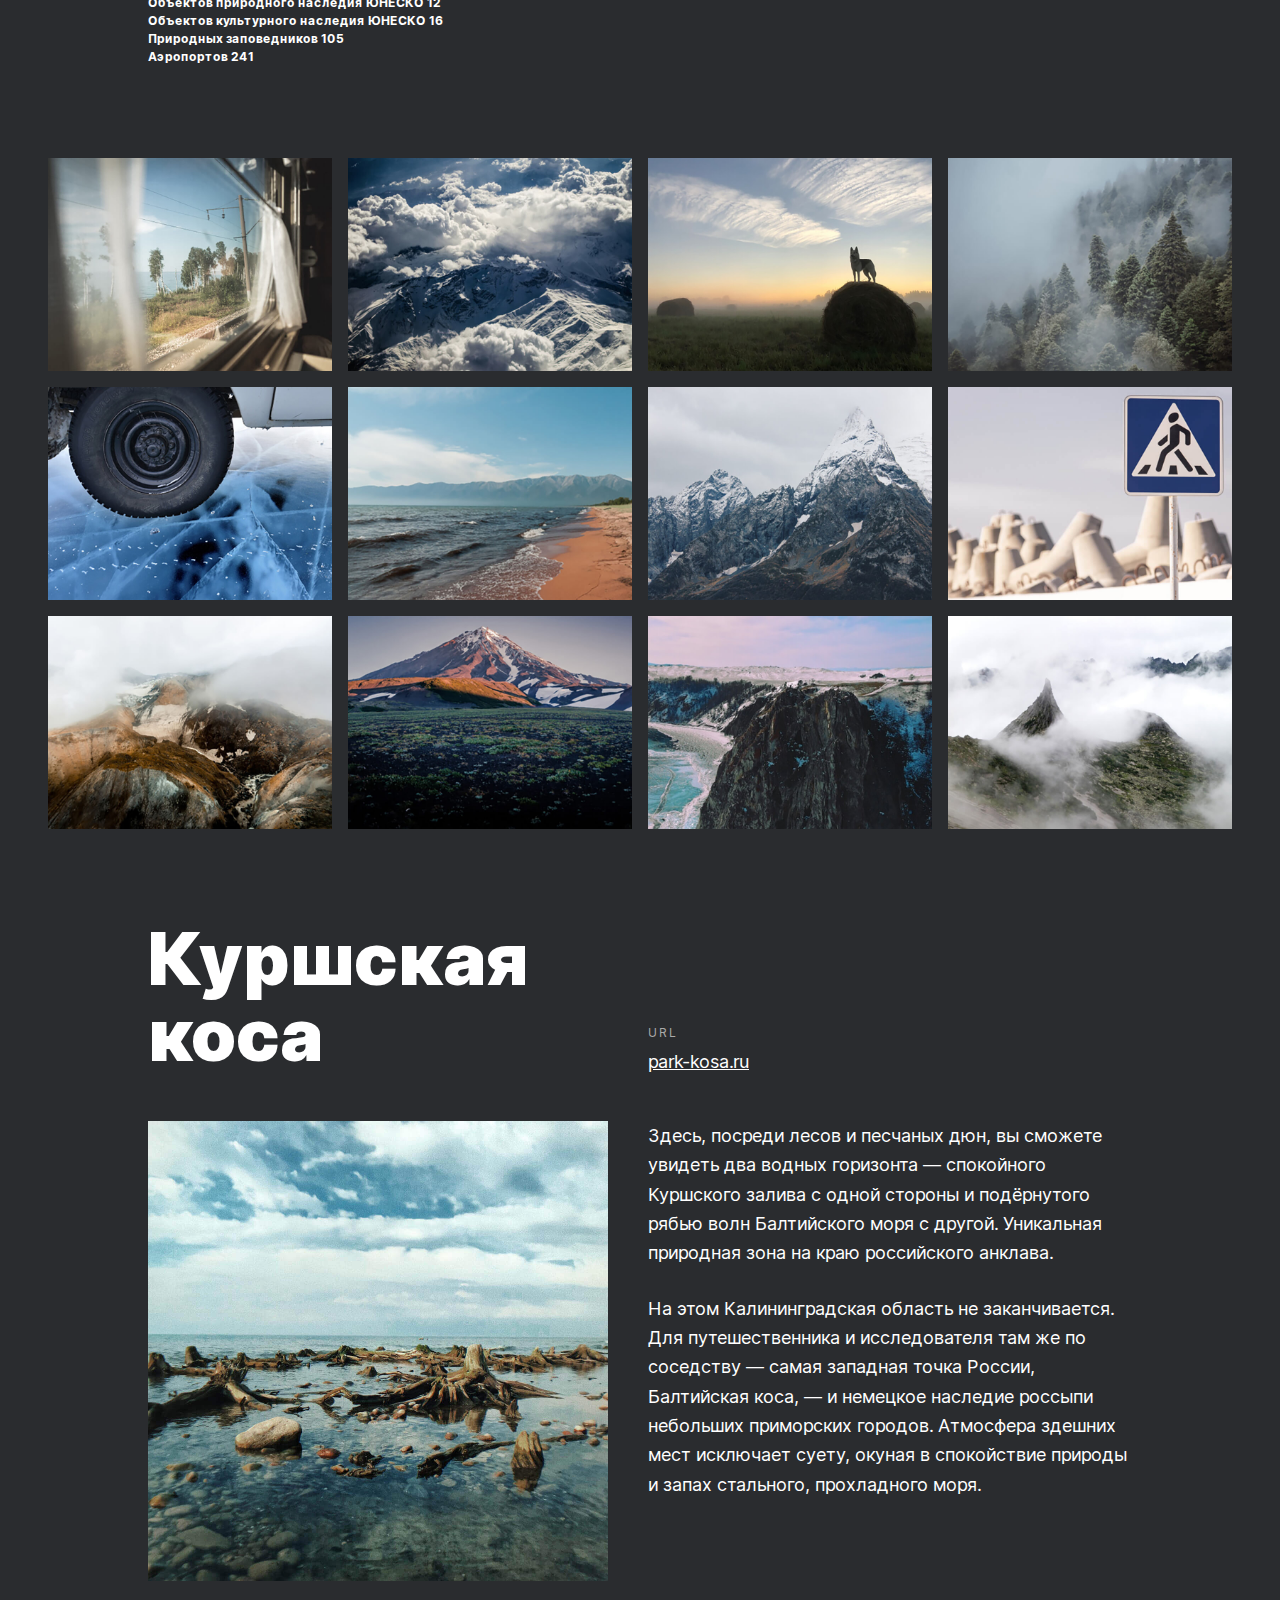
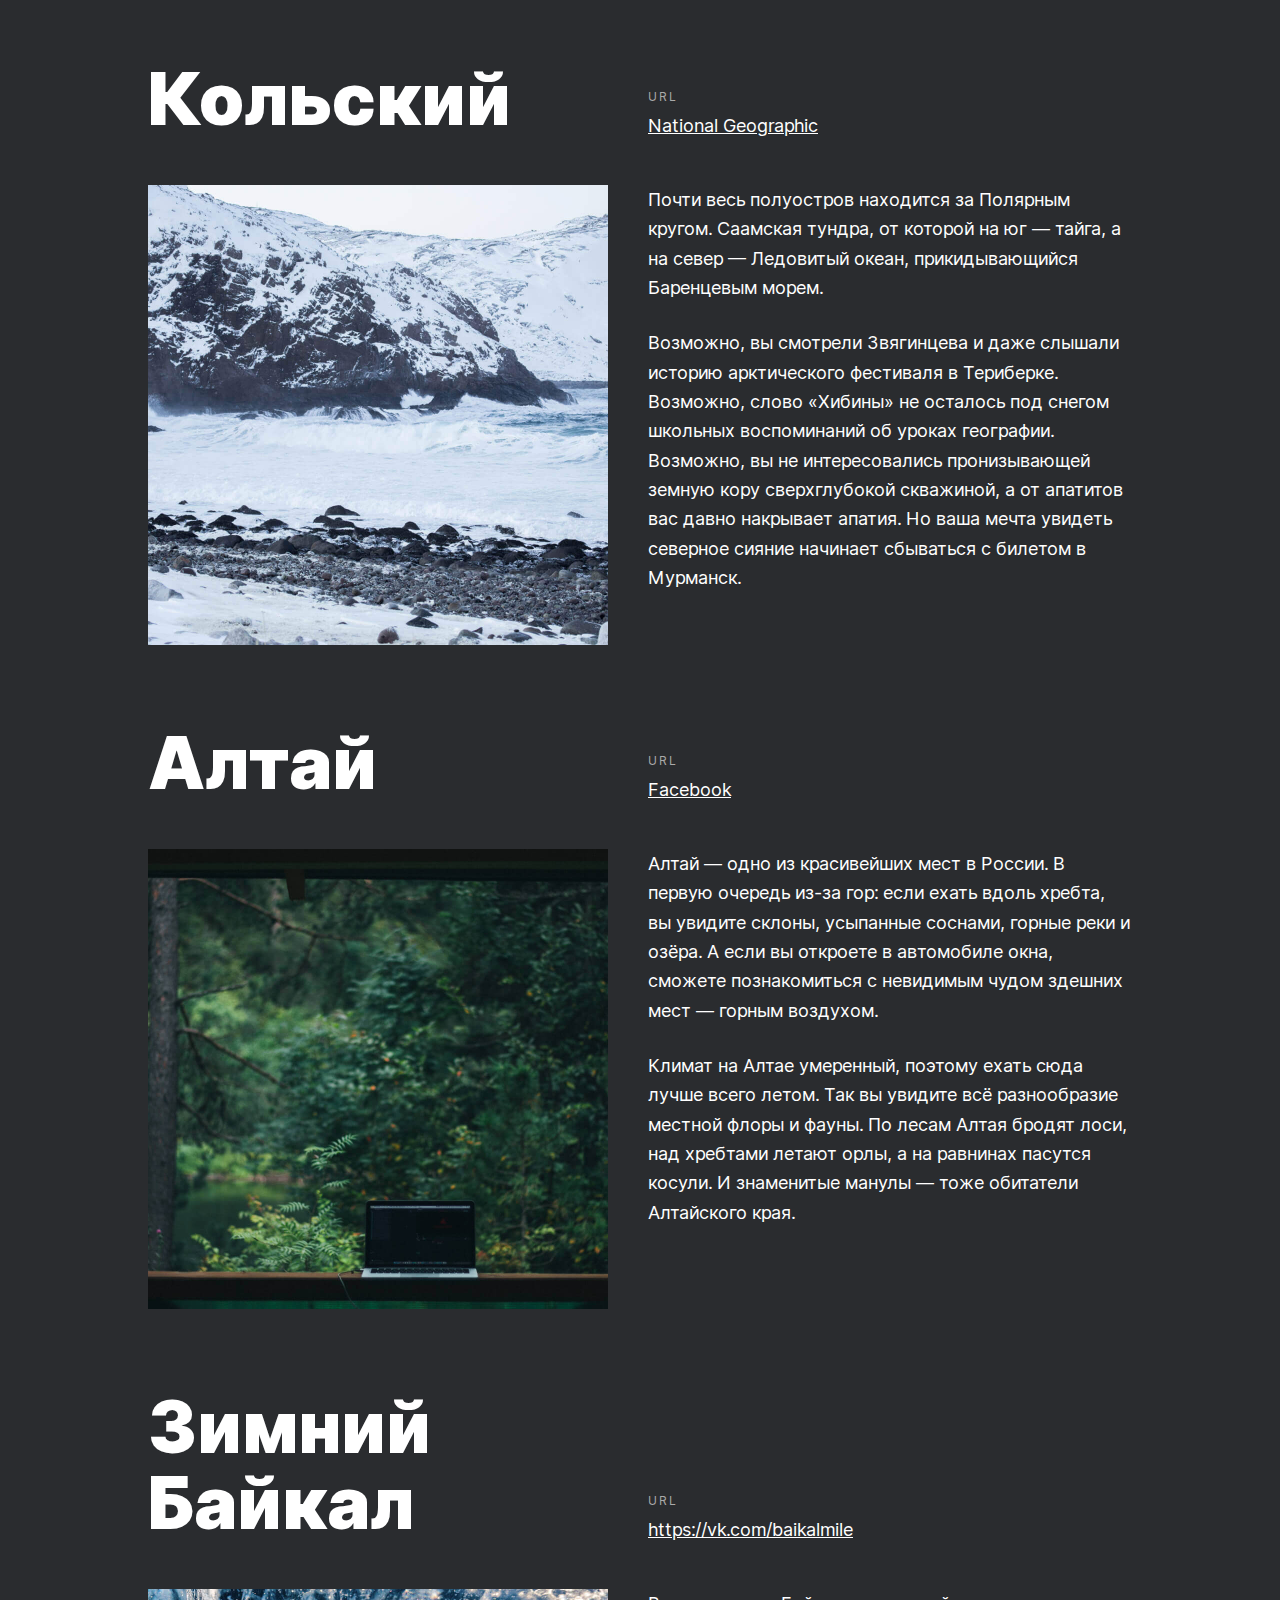
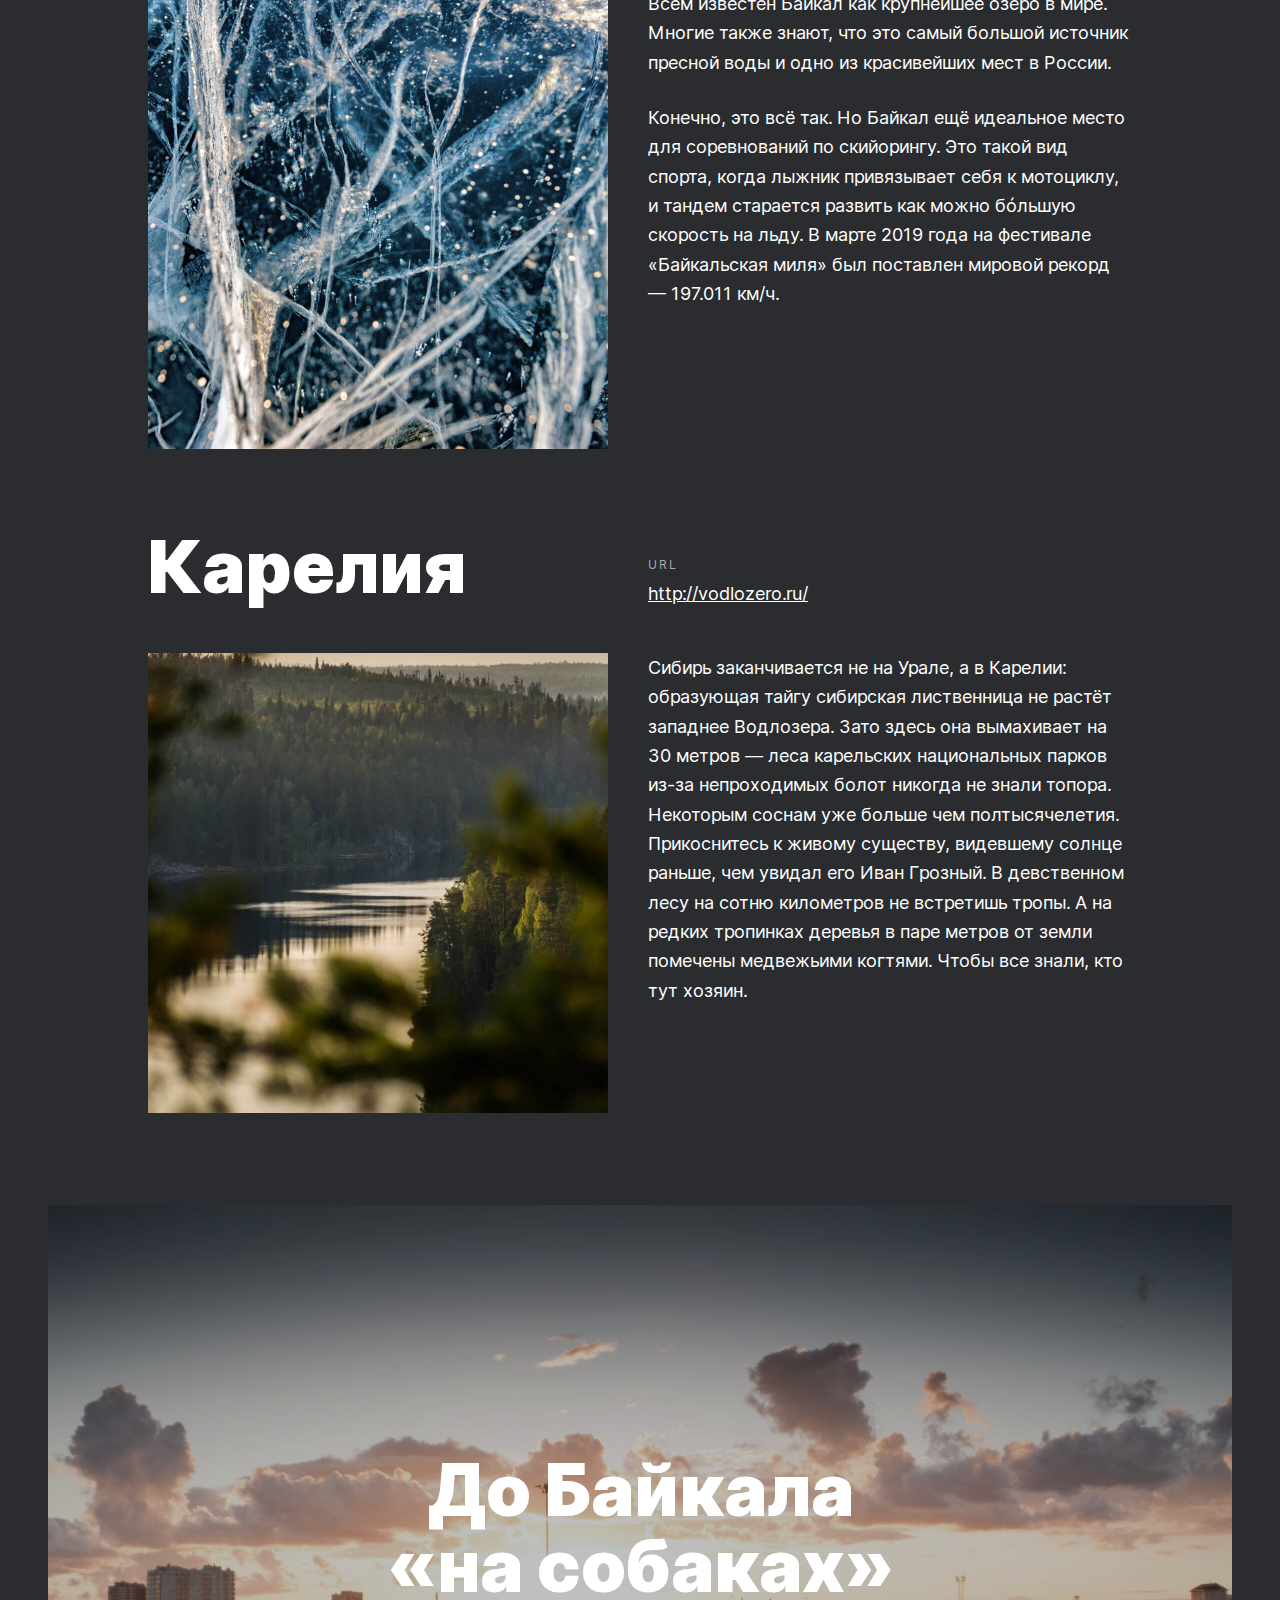
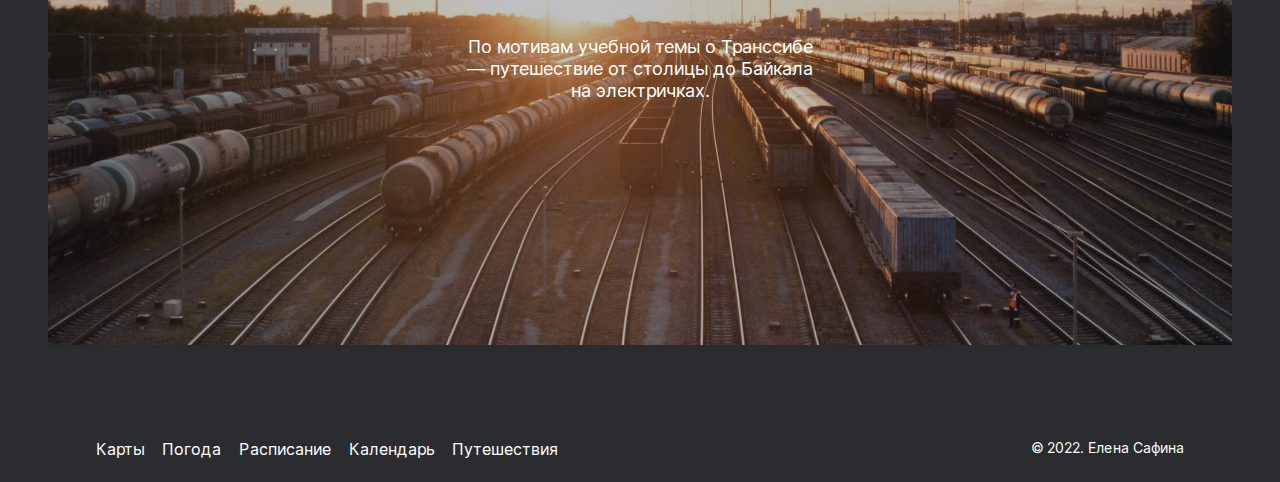
==== commit 26296633: "Ссылки на ктс и вернула ссылку в хтмл" ====
--- a/index.html
+++ b/index.html
@@ -4,6 +4,7 @@
 <head>
     <meta charset="UTF-8">
     <meta name="viewport" content="width=device-width, initial-scale=1.0">
+    <link rel="stylesheet" href="./pages/index.css">
     <title>Путешествия по России</title>
 </head>
 
@@ -33,7 +34,7 @@
 
             <div class="intro">
                 <h2 class="intro__title">Чего мы там не видели?</h2>
-                <p class="intro__text">По&nbsp;опросам ВЦИОМ, 95% россиян мечтают <nobr>куда-нибудь</nobr> поехать,
+                <p class="intro__text">По&nbsp;опросам ВЦИОМ, 95% россиян мечтают куда-нибудь поехать,
                     но только 36% планируют провести отпуск в&nbsp;родной стране. Мол, чего мы&nbsp;тут, дома,
                     не&nbsp;видели? На&nbsp;самом деле, Россия&nbsp;&mdash; это целая вселенная с&nbsp;ласковым морем
                     юга, густыми лесами Саян и&nbsp;суровыми льдами плато Путорана. А&nbsp;ещё увидеть все эти красоты
@@ -198,7 +199,7 @@
 
             <div class="cover">
                 <a class="cover__link" href="https://stampsy.com/na-elektrichkakh-do-baikala">
-                    <img class="cover__background" src="./images/cover-trains.jpg">
+                    <img class="cover__background" src="./images/cover-trains.jpg" alt="Железнодорожные пути в закате">
                     <div class="cover__overlay">
                         <h2 class="cover__title">До&nbsp;Байкала &laquo;на&nbsp;собаках&raquo;</h2>
                         <p class="cover__subtitle">По&nbsp;мотивам&nbsp;учебной&nbsp;темы о&nbsp;Транссибе&mdash;
--- a/pages/index.css
+++ b/pages/index.css
@@ -0,0 +1,52 @@
+@import url(../vendor/normalize.css);
+@import url(../fonts/Inter/fonts.css);
+
+
+@import url(../blocks/caption/caption.css);
+@import url(../blocks/content/content.css);
+@import url(../blocks/cover/cover.css);
+@import url(../blocks/footer/footer.css);
+@import url(../blocks/header/header.css);
+@import url(../blocks/intro/intro.css);
+@import url(../blocks/lead/lead.css);
+@import url(../blocks/page/page.css);
+@import url(../blocks/photo-grid/photo-grid.css);
+@import url(../blocks/place/place.css);
+@import url(../blocks/places/places.css);
+
+
+@import url(../blocks/cover/__background/cover__background.css);
+@import url(../blocks/cover/__link/cover__link.css);
+@import url(../blocks/cover/__overlay/cover__overlay.css);
+@import url(../blocks/cover/__subtitle/cover__subtitle.css);
+@import url(../blocks/cover/__title/cover__title.css);
+
+@import url(../blocks/footer/__copyright/footer__copyright.css);
+@import url(../blocks/footer/__link/footer__link.css);
+
+@import url(../blocks/header/__lang-link/header__lang-link.css);
+@import url(../blocks/header/__lang-links/header__lang-links.css);
+@import url(../blocks/header/__logo/header__logo.css);
+
+@import url(../blocks/intro/__list/intro__list.css);
+@import url(../blocks/intro/__text/intro__text.css);
+@import url(../blocks/intro/__title/intro__title.css);
+
+@import url(../blocks/lead/__image/lead__image.css);
+@import url(../blocks/lead/__subtitle/lead__subtitle.css);
+@import url(../blocks/lead/__title/lead__title.css);
+
+@import url(../blocks/photo-grid/__item/photo-grid__item.css);
+
+@import url(../blocks/place/__image/place__image.css);
+@import url(../blocks/place/__link/place__link.css);
+@import url(../blocks/place/__paragraph/place__paragraph.css);
+@import url(../blocks/place/__paragraphs/place__paragraphs.css);
+@import url(../blocks/place/__title/place__title.css);
+@import url(../blocks/place/__url-heading/place__url-heading.css);
+@import url(../blocks/place/__website/place__website.css);
+
+@import url(../blocks/places/places.css);
+
+
+@import url(../blocks/intro/__list/_item/intro__list_item.css);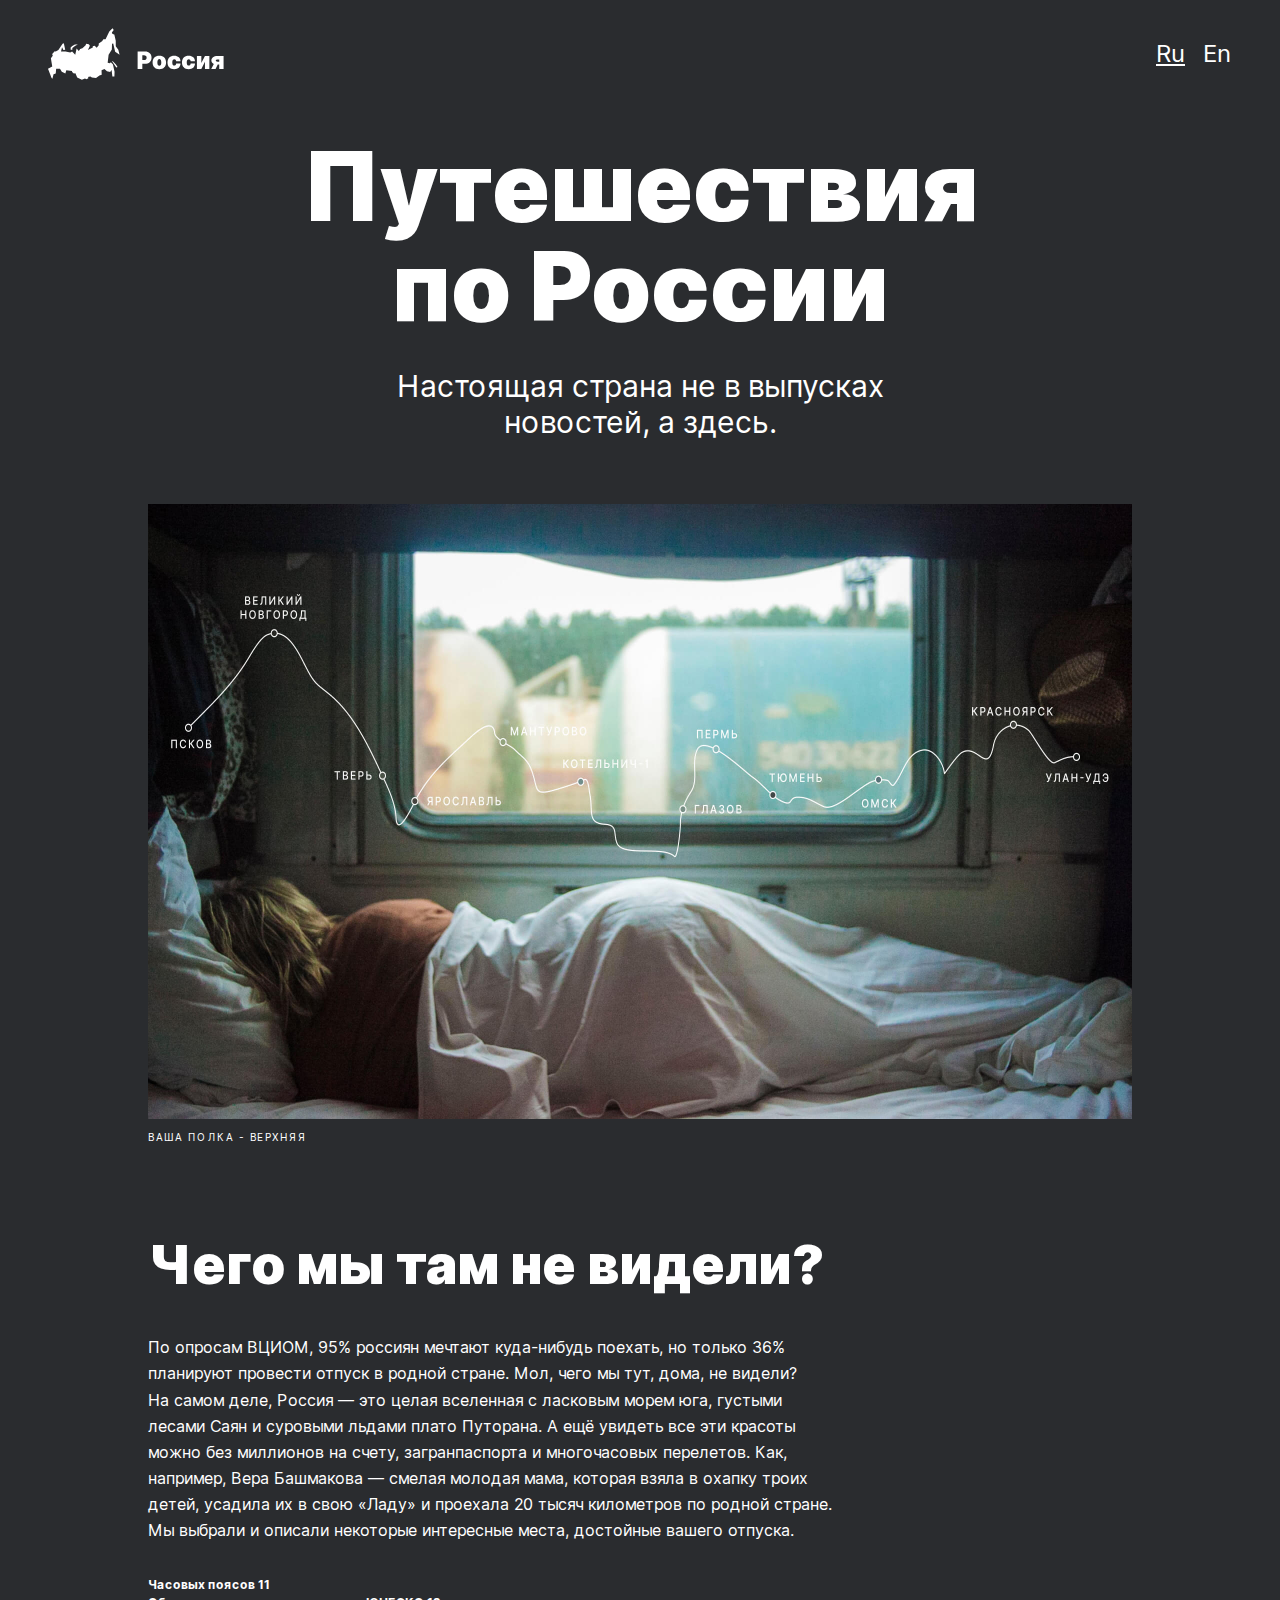
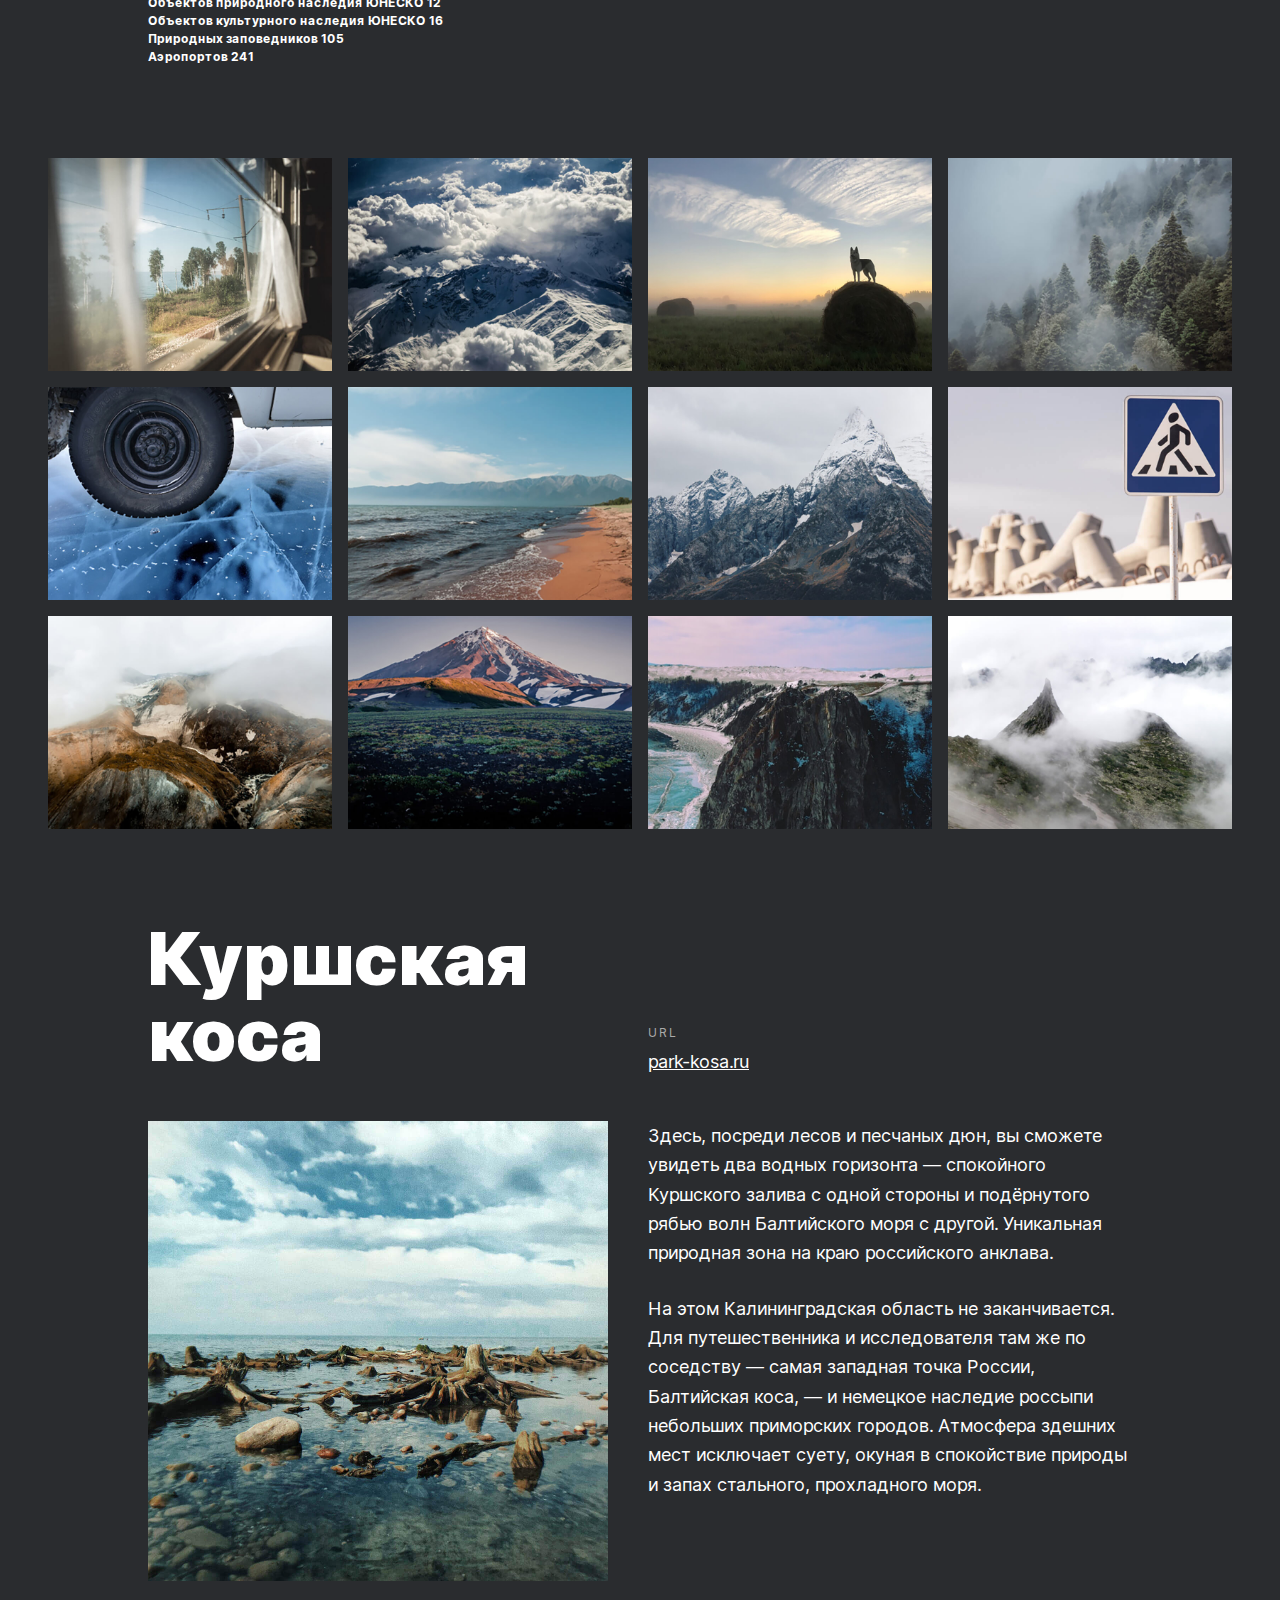
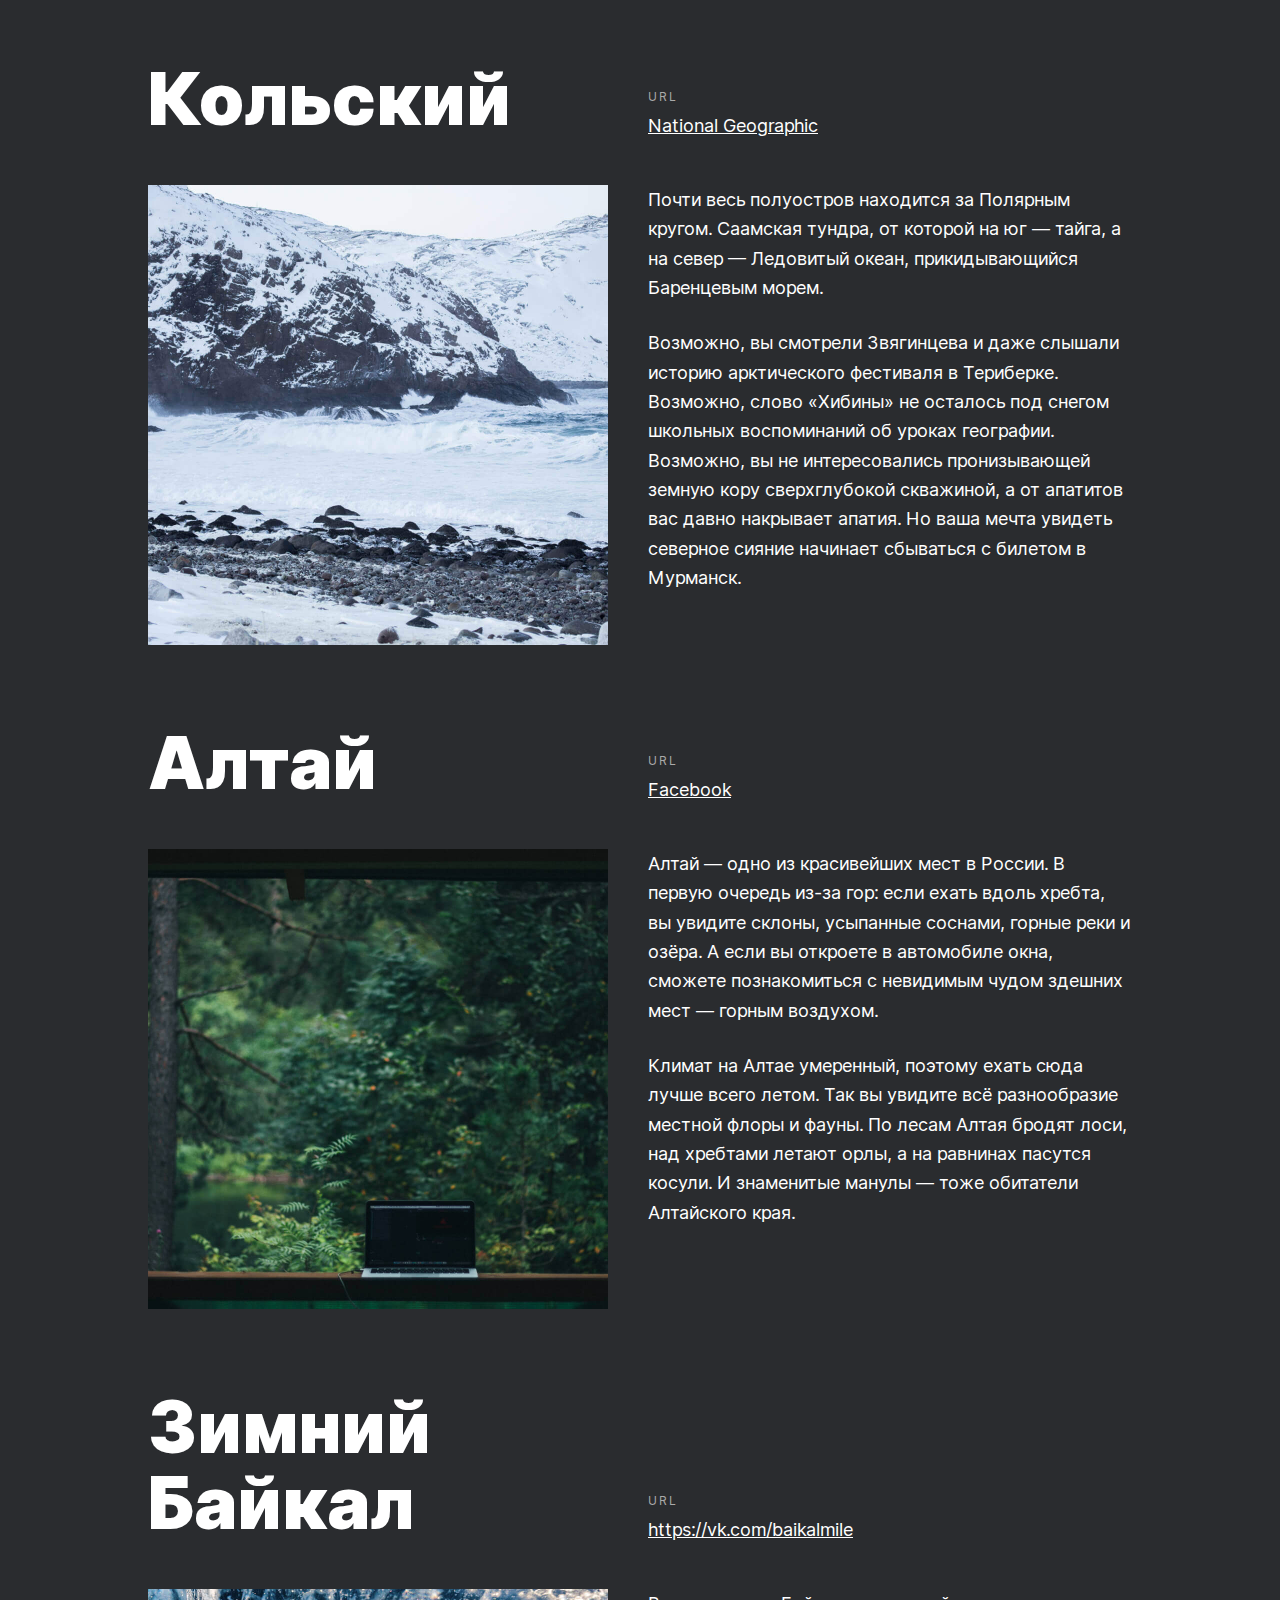
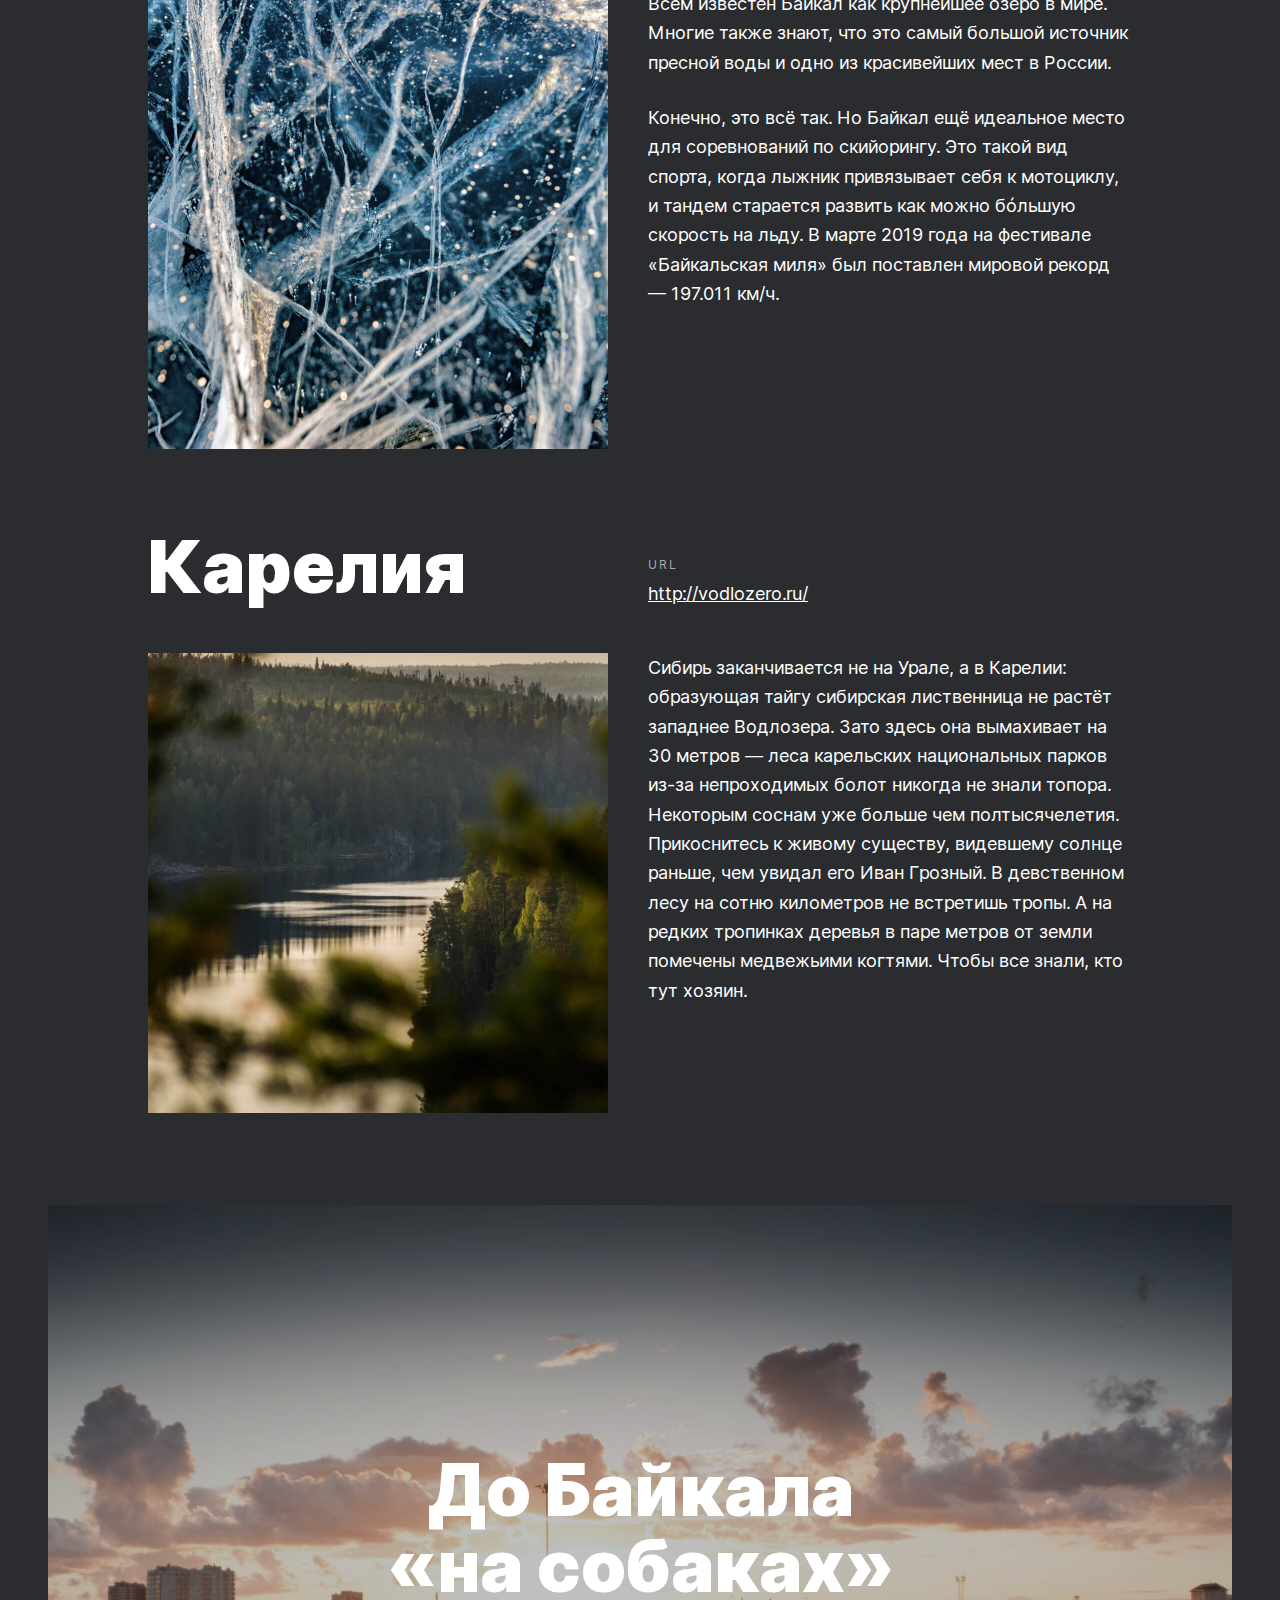
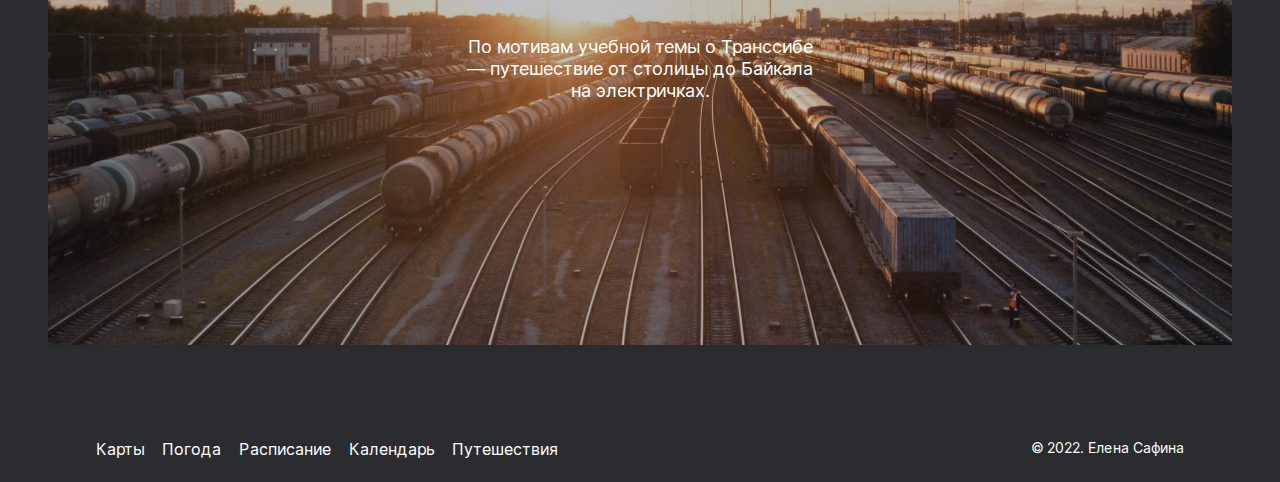
==== commit 4a73d80a: "Поменяла caption на lead__caption" ====
--- a/index.html
+++ b/index.html
@@ -28,7 +28,7 @@
                 <div>
                     <img class="lead__image" src="./images/lead-polka.jpg"
                         alt="Вид на спящего в поезде человека у окна">
-                    <p class="caption">Ваша полка - верхняя</p>
+                    <p class="lead__caption">Ваша полка - верхняя</p>
                 </div>
             </div>
 
@@ -43,11 +43,11 @@
                     их&nbsp;в&nbsp;свою &laquo;Ладу&raquo; и&nbsp;проехала 20 тысяч километров по&nbsp;родной стране.
                     Мы&nbsp;выбрали и&nbsp;описали некоторые интересные места, достойные вашего отпуска.</p>
                 <ul class="intro__list">
-                    <li class="intro__list_item">Часовых поясов 11</li>
-                    <li class="intro__list_item">Объектов природного наследия ЮНЕСКО 12</li>
-                    <li class="intro__list_item">Объектов культурного наследия ЮНЕСКО 16</li>
-                    <li class="intro__list_item">Природных заповедников 105</li>
-                    <li class="intro__list_item">Аэропортов 241</li>
+                    <li class="intro__list intro__list_item">Часовых поясов 11</li>
+                    <li class="intro__list intro__list_item">Объектов природного наследия ЮНЕСКО 12</li>
+                    <li class="intro__list intro__list_item">Объектов культурного наследия ЮНЕСКО 16</li>
+                    <li class="intro__list intro__list_item">Природных заповедников 105</li>
+                    <li class="intro__list intro__list_item">Аэропортов 241</li>
                 </ul>
             </div>
 
--- a/pages/index.css
+++ b/pages/index.css
@@ -2,7 +2,6 @@
 @import url(../fonts/Inter/fonts.css);
 
 
-@import url(../blocks/caption/caption.css);
 @import url(../blocks/content/content.css);
 @import url(../blocks/cover/cover.css);
 @import url(../blocks/footer/footer.css);
@@ -35,6 +34,7 @@
 @import url(../blocks/lead/__image/lead__image.css);
 @import url(../blocks/lead/__subtitle/lead__subtitle.css);
 @import url(../blocks/lead/__title/lead__title.css);
+@import url(../blocks/lead/__caption/lead__caption.css);
 
 @import url(../blocks/photo-grid/__item/photo-grid__item.css);
 
@@ -49,4 +49,5 @@
 @import url(../blocks/places/places.css);
 
 
+@import url(../blocks/header/__lang-link/_active/header__lang-link_active.css);
 @import url(../blocks/intro/__list/_item/intro__list_item.css);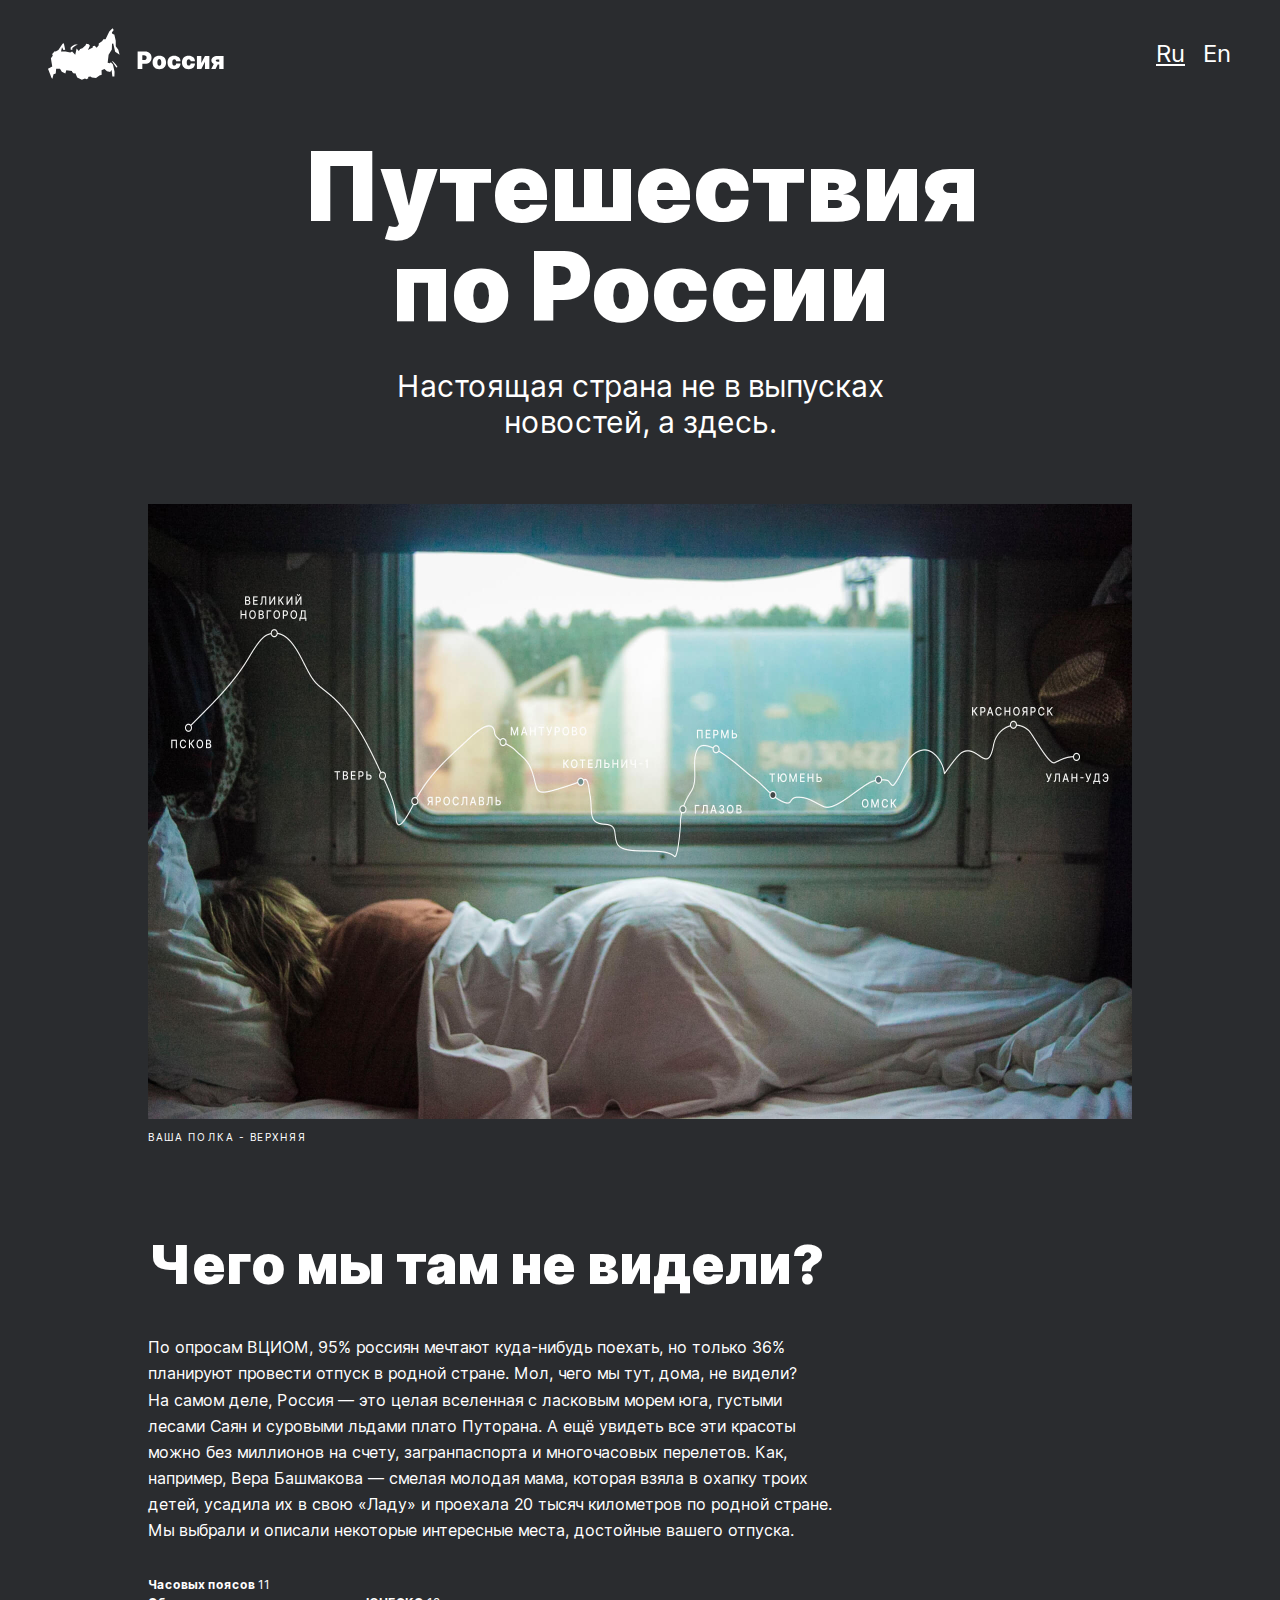
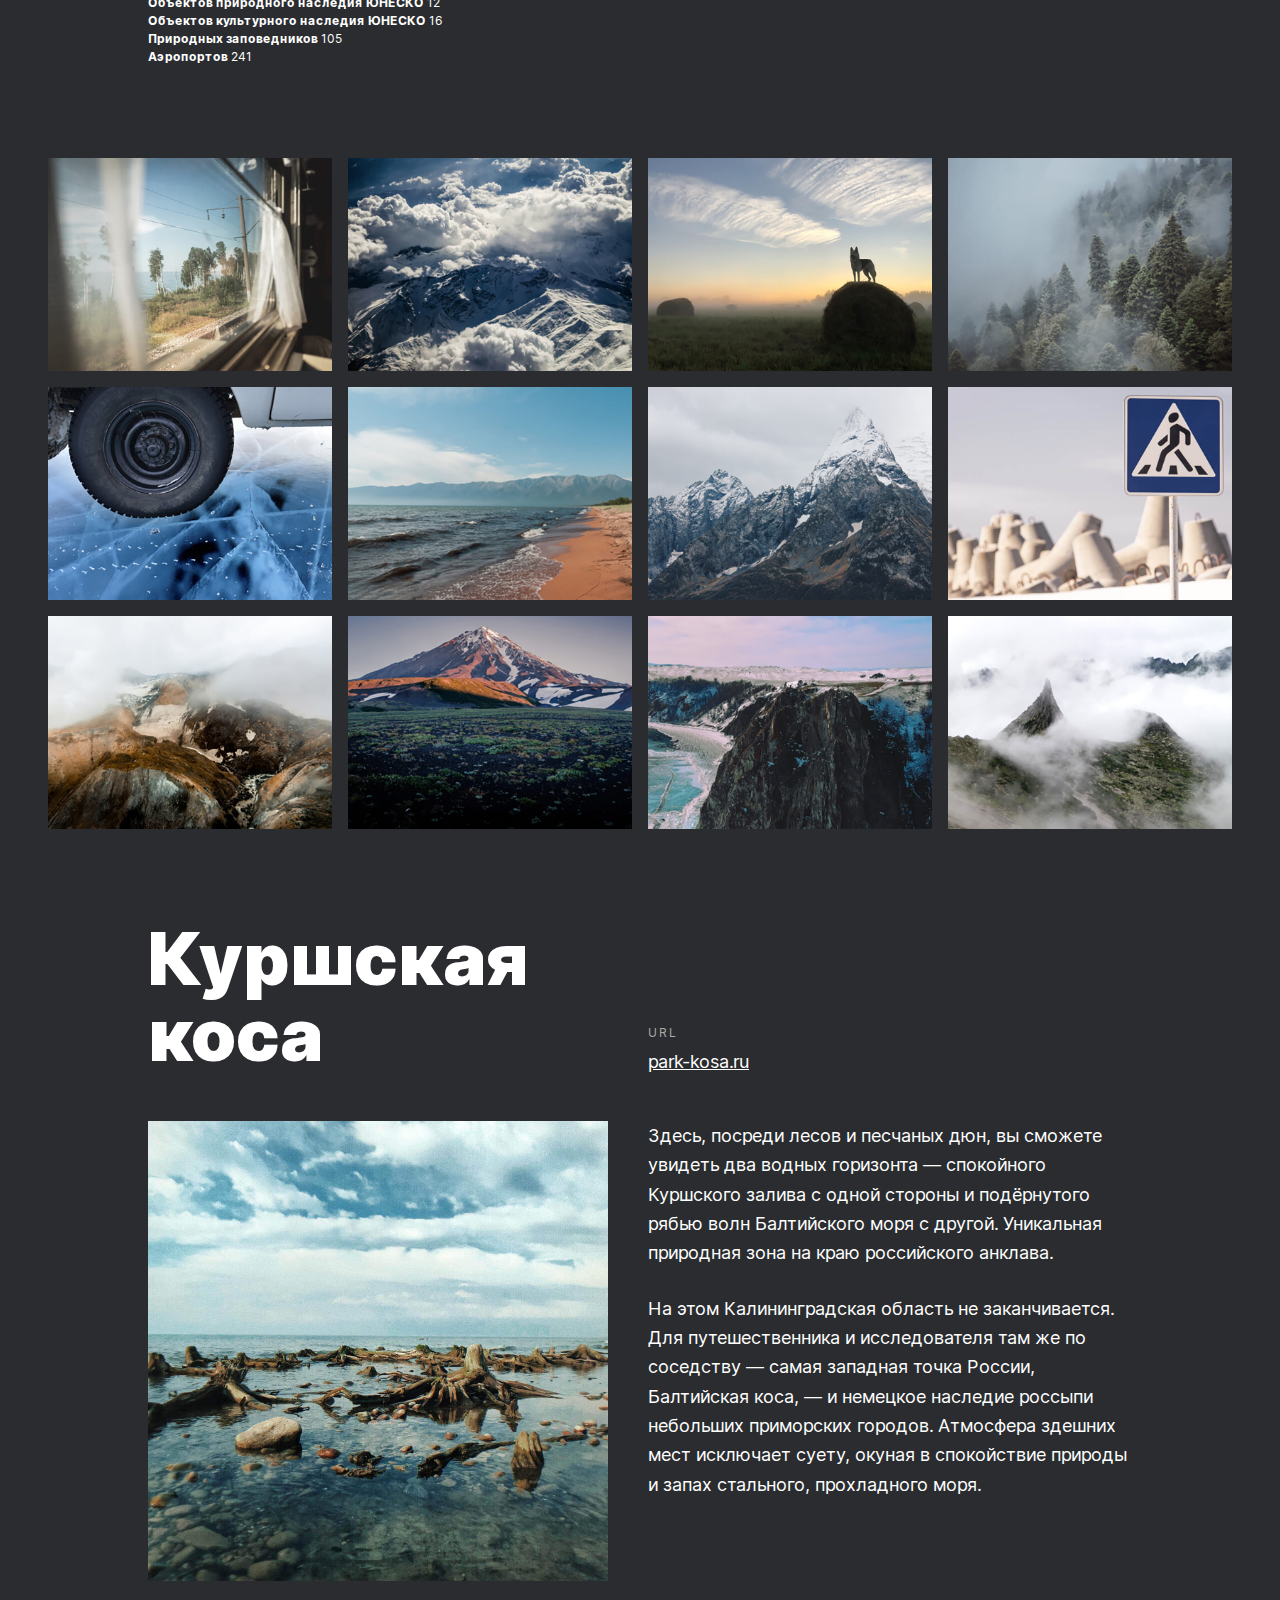
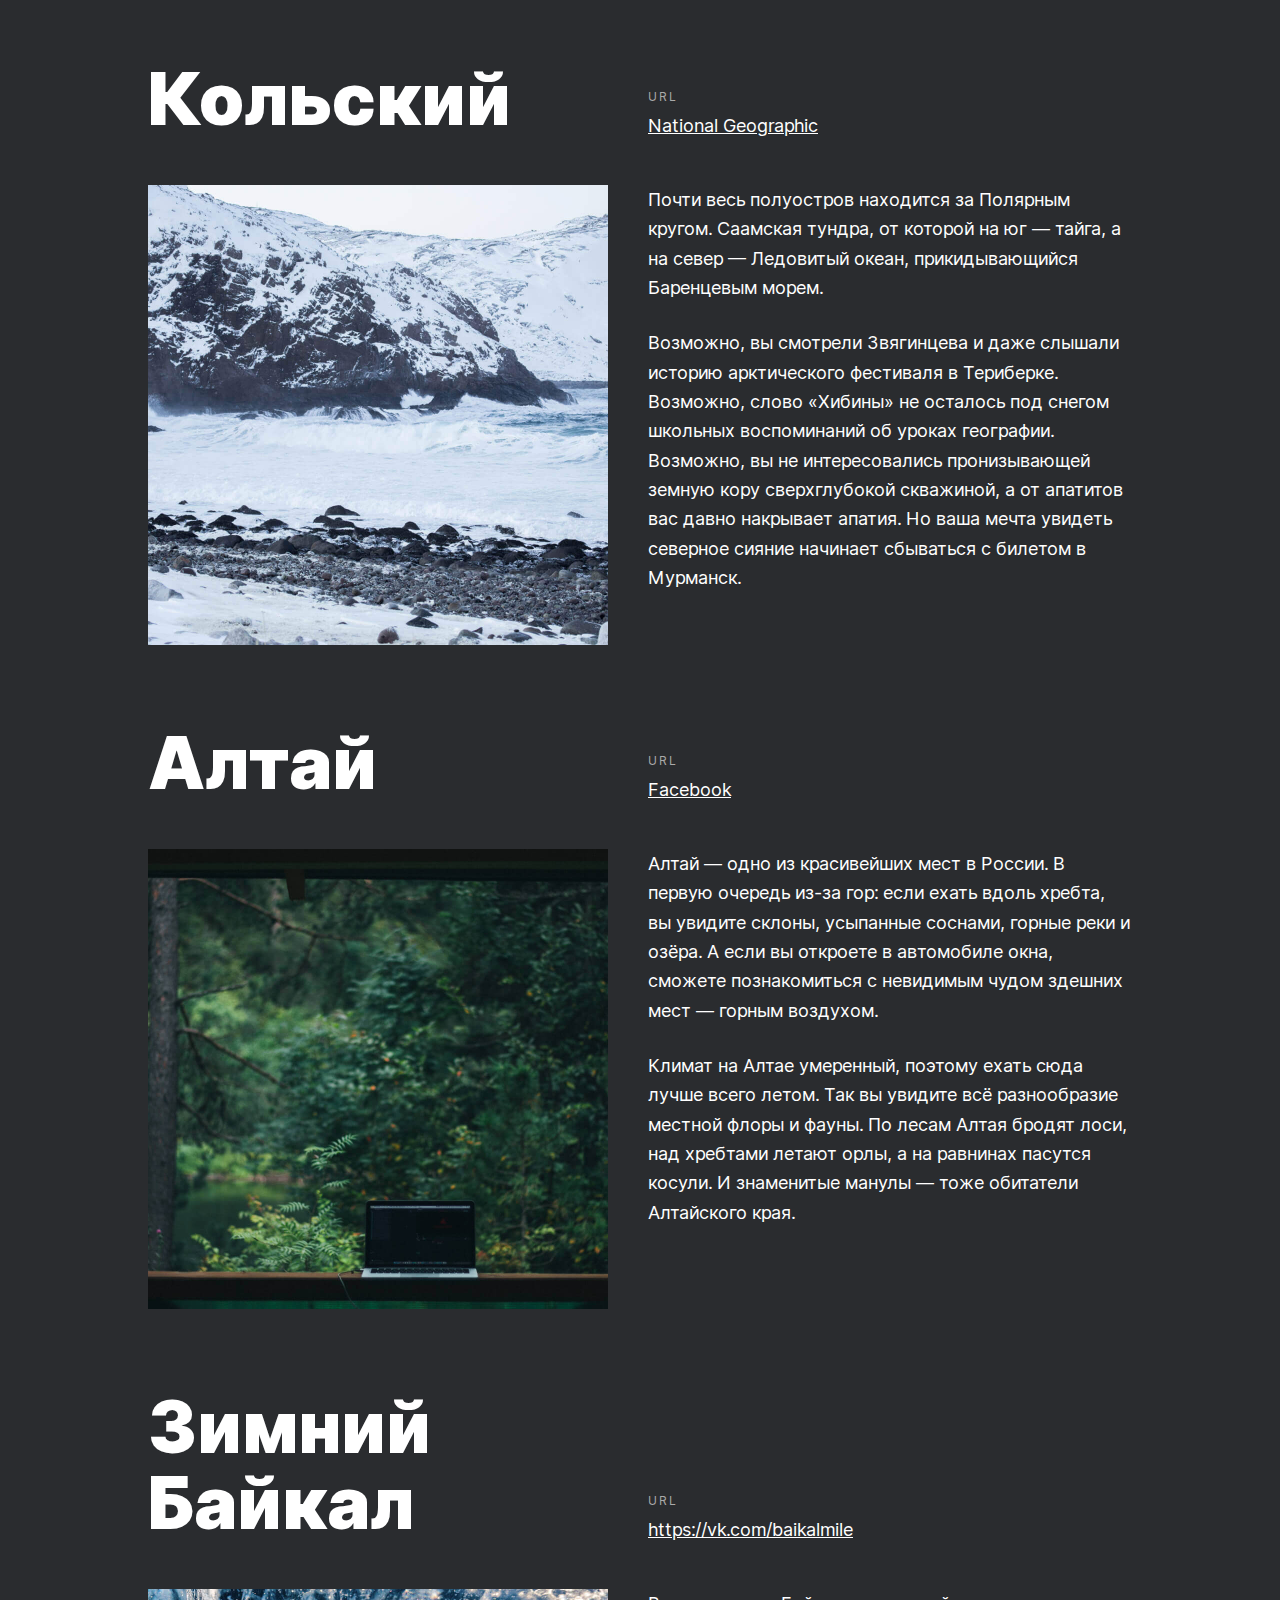
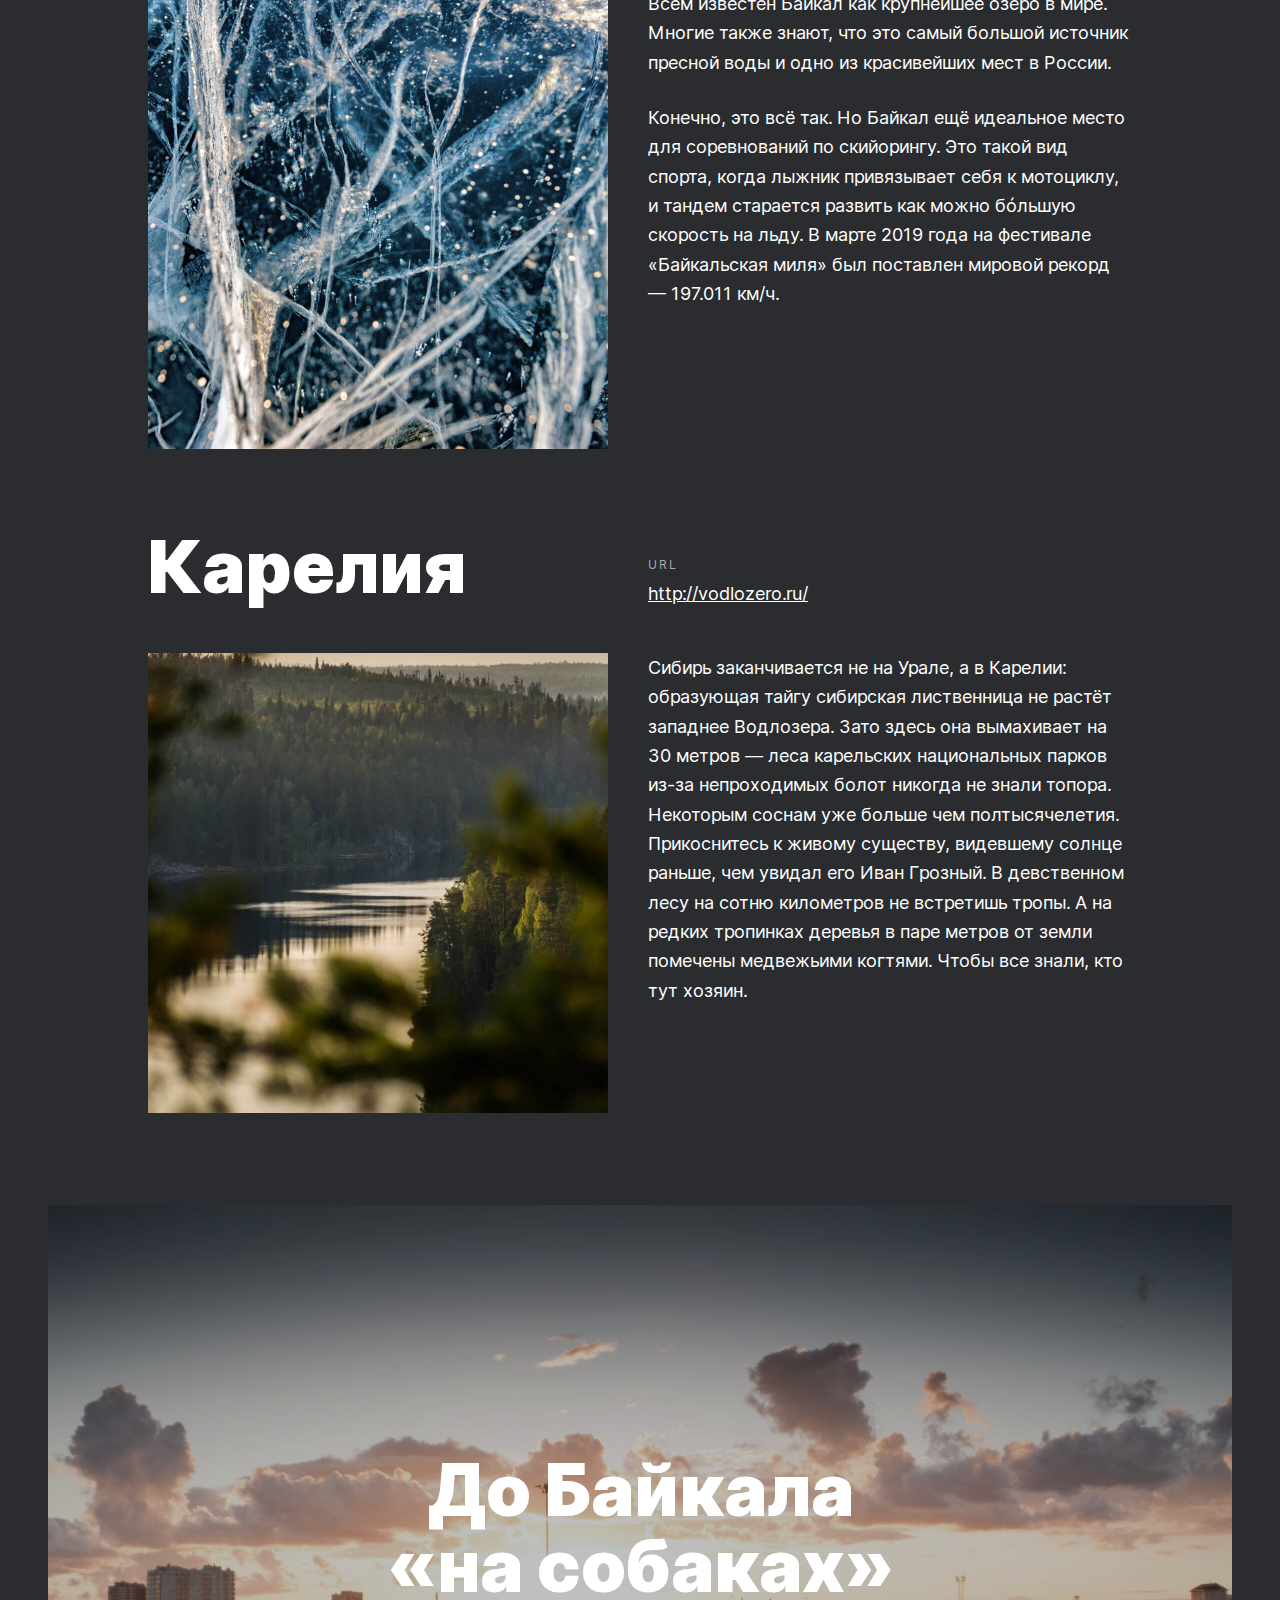
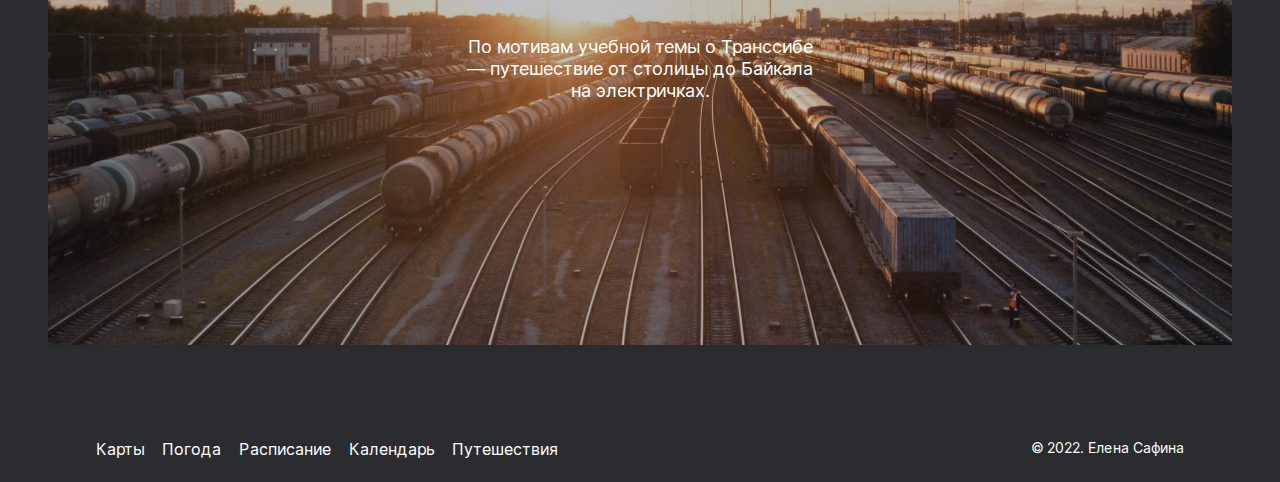
==== commit 5b6897df: "В интро сделала тонкие цифры, разделила классы списка и пунктов, добавила ссыль в ктс" ====
--- a/index.html
+++ b/index.html
@@ -43,11 +43,14 @@
                     их&nbsp;в&nbsp;свою &laquo;Ладу&raquo; и&nbsp;проехала 20 тысяч километров по&nbsp;родной стране.
                     Мы&nbsp;выбрали и&nbsp;описали некоторые интересные места, достойные вашего отпуска.</p>
                 <ul class="intro__list">
-                    <li class="intro__list intro__list_item">Часовых поясов 11</li>
-                    <li class="intro__list intro__list_item">Объектов природного наследия ЮНЕСКО 12</li>
-                    <li class="intro__list intro__list_item">Объектов культурного наследия ЮНЕСКО 16</li>
-                    <li class="intro__list intro__list_item">Природных заповедников 105</li>
-                    <li class="intro__list intro__list_item">Аэропортов 241</li>
+                    <li class="intro__list_item"><span class="intro__list_item-span">Часовых поясов </span>11</li>
+                    <li class="intro__list_item"><span class="intro__list_item-span">Объектов природного наследия ЮНЕСКО
+                        </span>12</li>
+                    <li class="intro__list_item"><span class="intro__list_item-span">Объектов культурного наследия
+                            ЮНЕСКО </span>16</li>
+                    <li class="intro__list_item"><span class="intro__list_item-span">Природных заповедников </span>105
+                    </li>
+                    <li class="intro__list_item"><span class="intro__list_item-span">Аэропортов </span>241</li>
                 </ul>
             </div>
 
--- a/pages/index.css
+++ b/pages/index.css
@@ -50,4 +50,5 @@
 
 
 @import url(../blocks/header/__lang-link/_active/header__lang-link_active.css);
-@import url(../blocks/intro/__list/_item/intro__list_item.css);+@import url(../blocks/intro/__list/_item/intro__list_item.css);
+@import url(../blocks/intro/__list/_item/intro__list_item-span.css);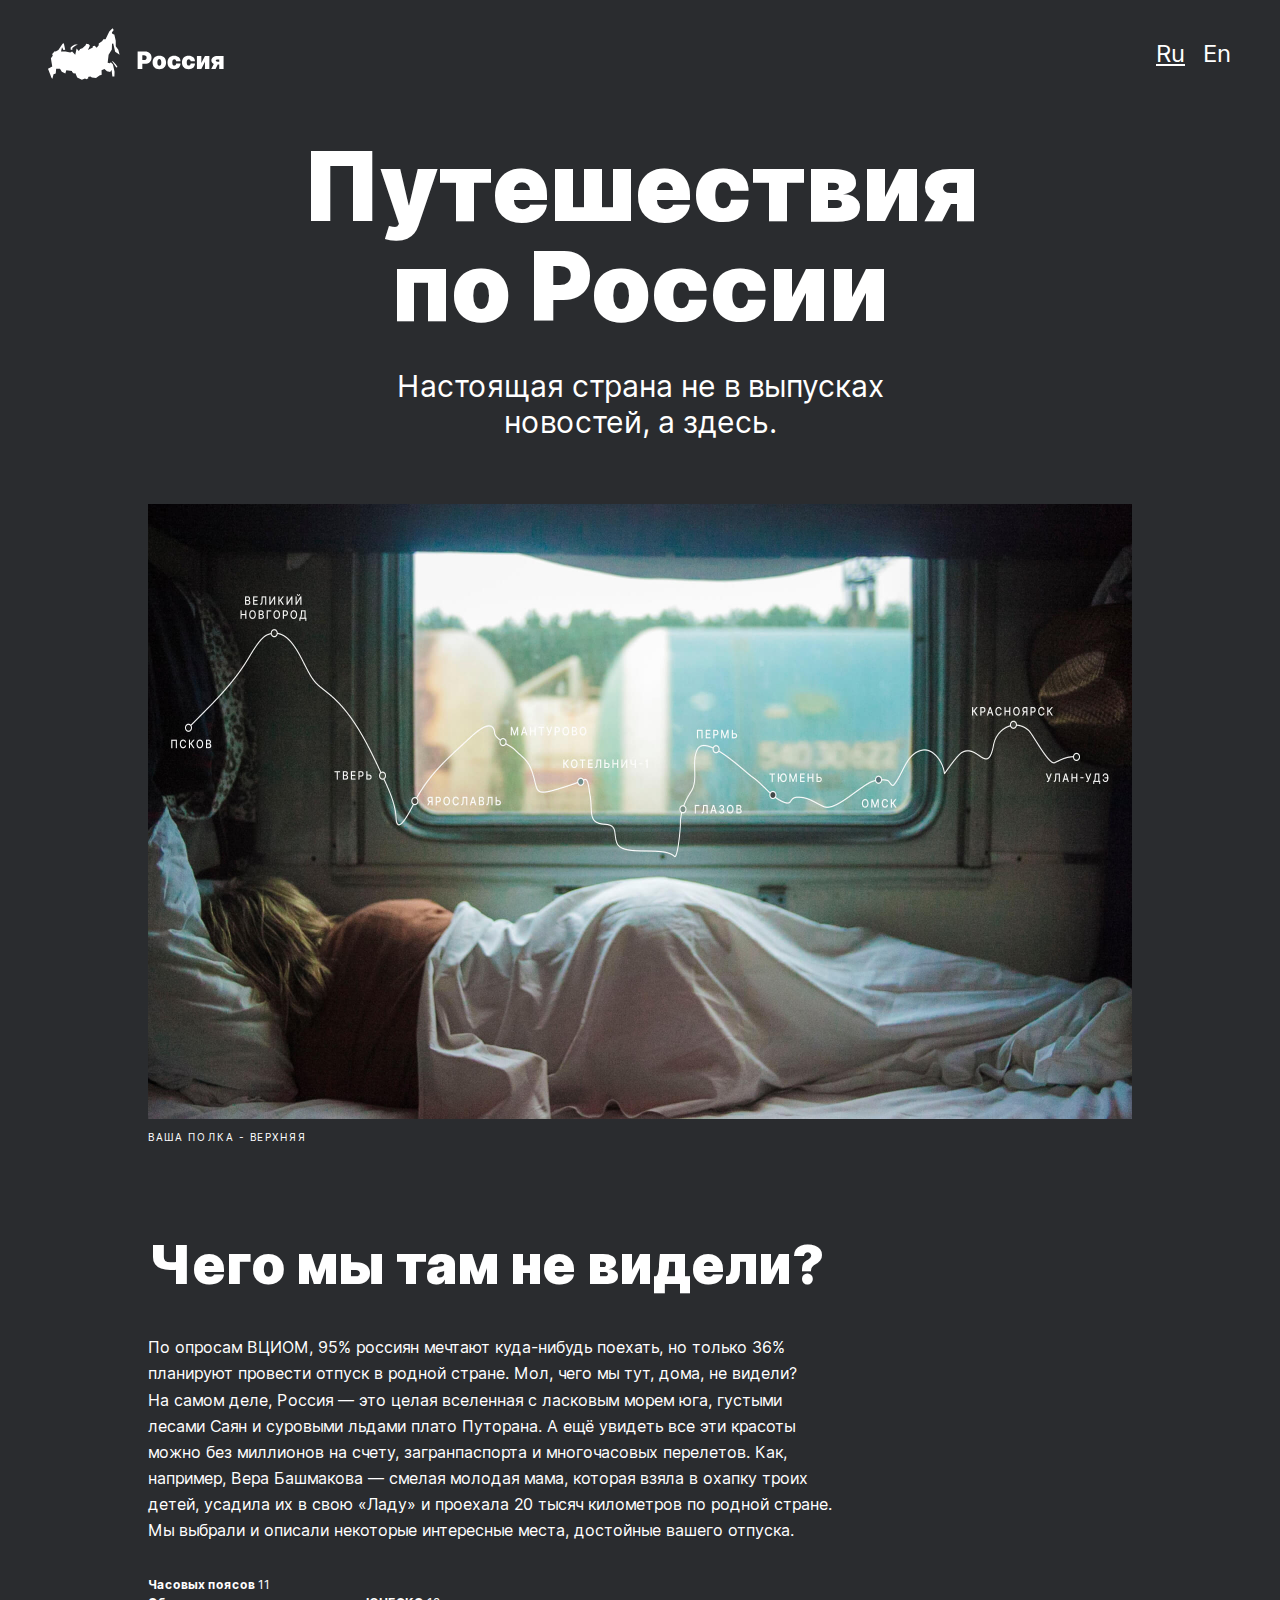
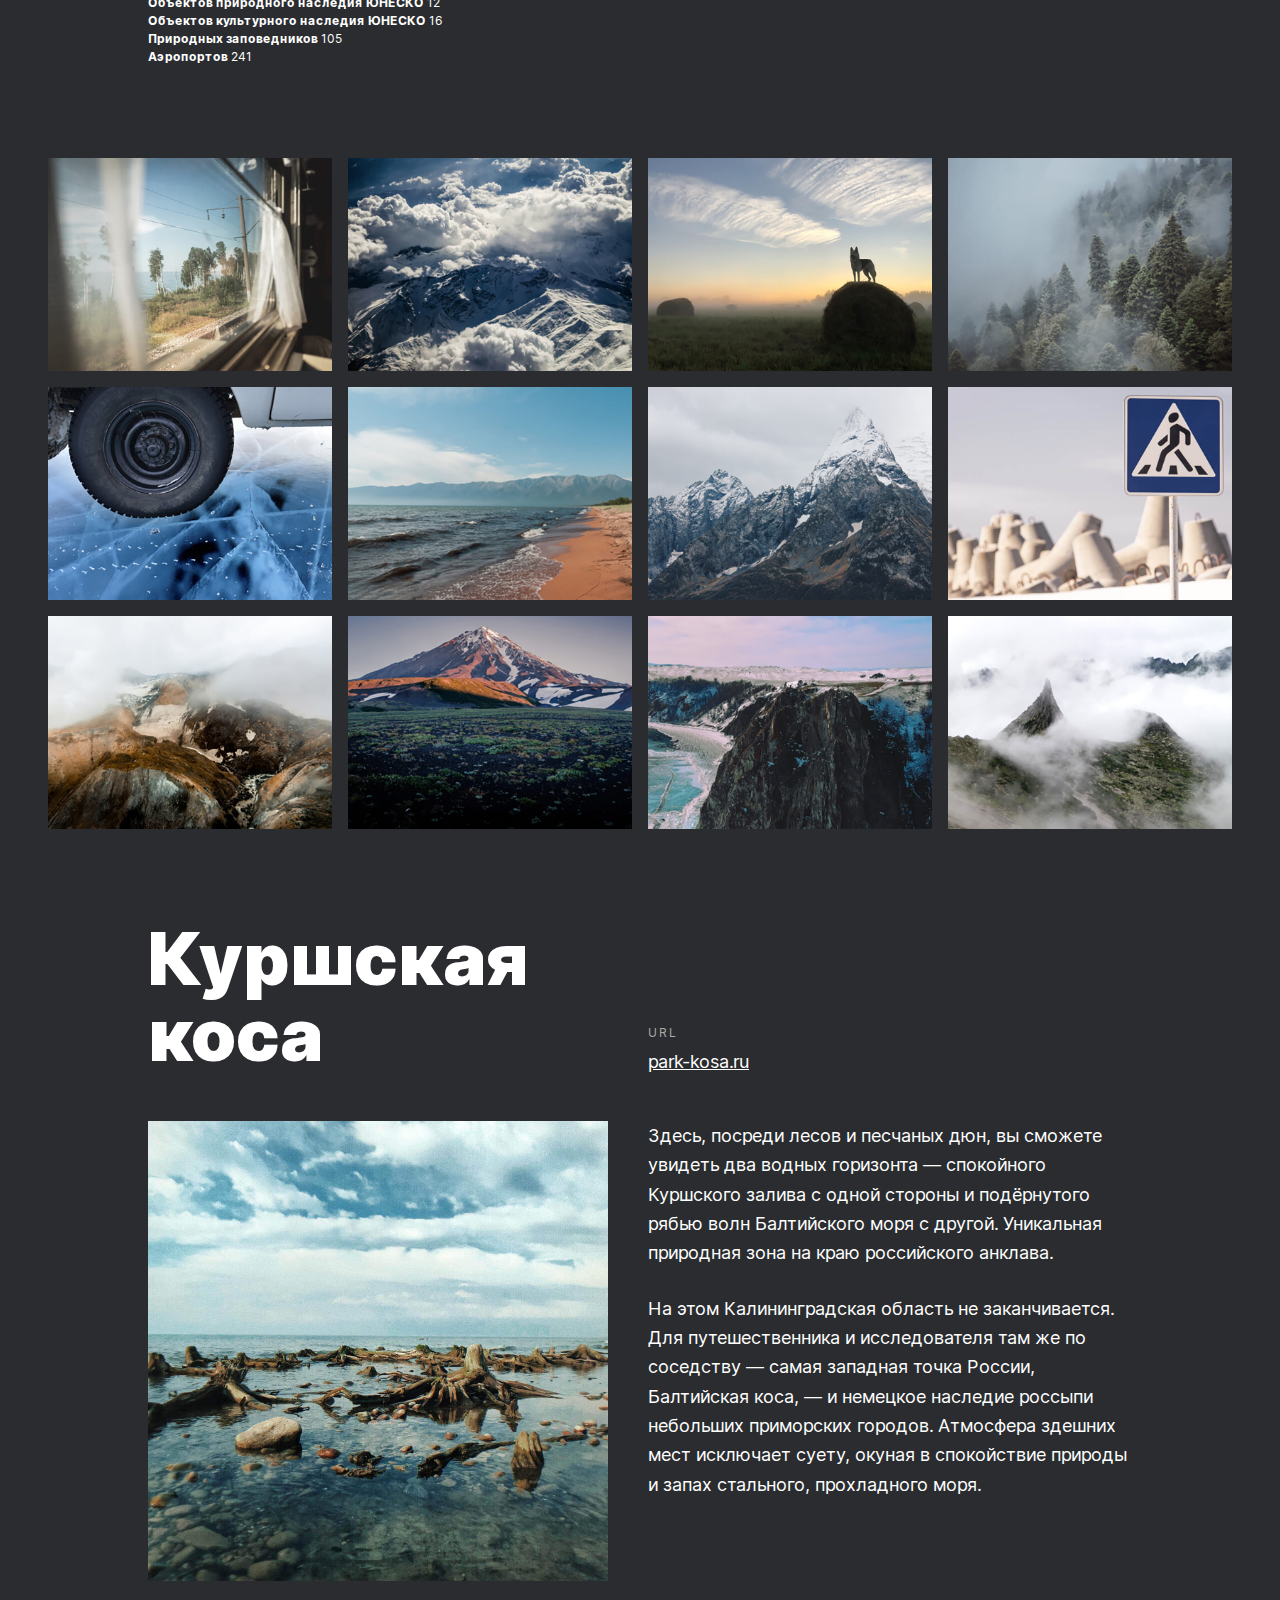
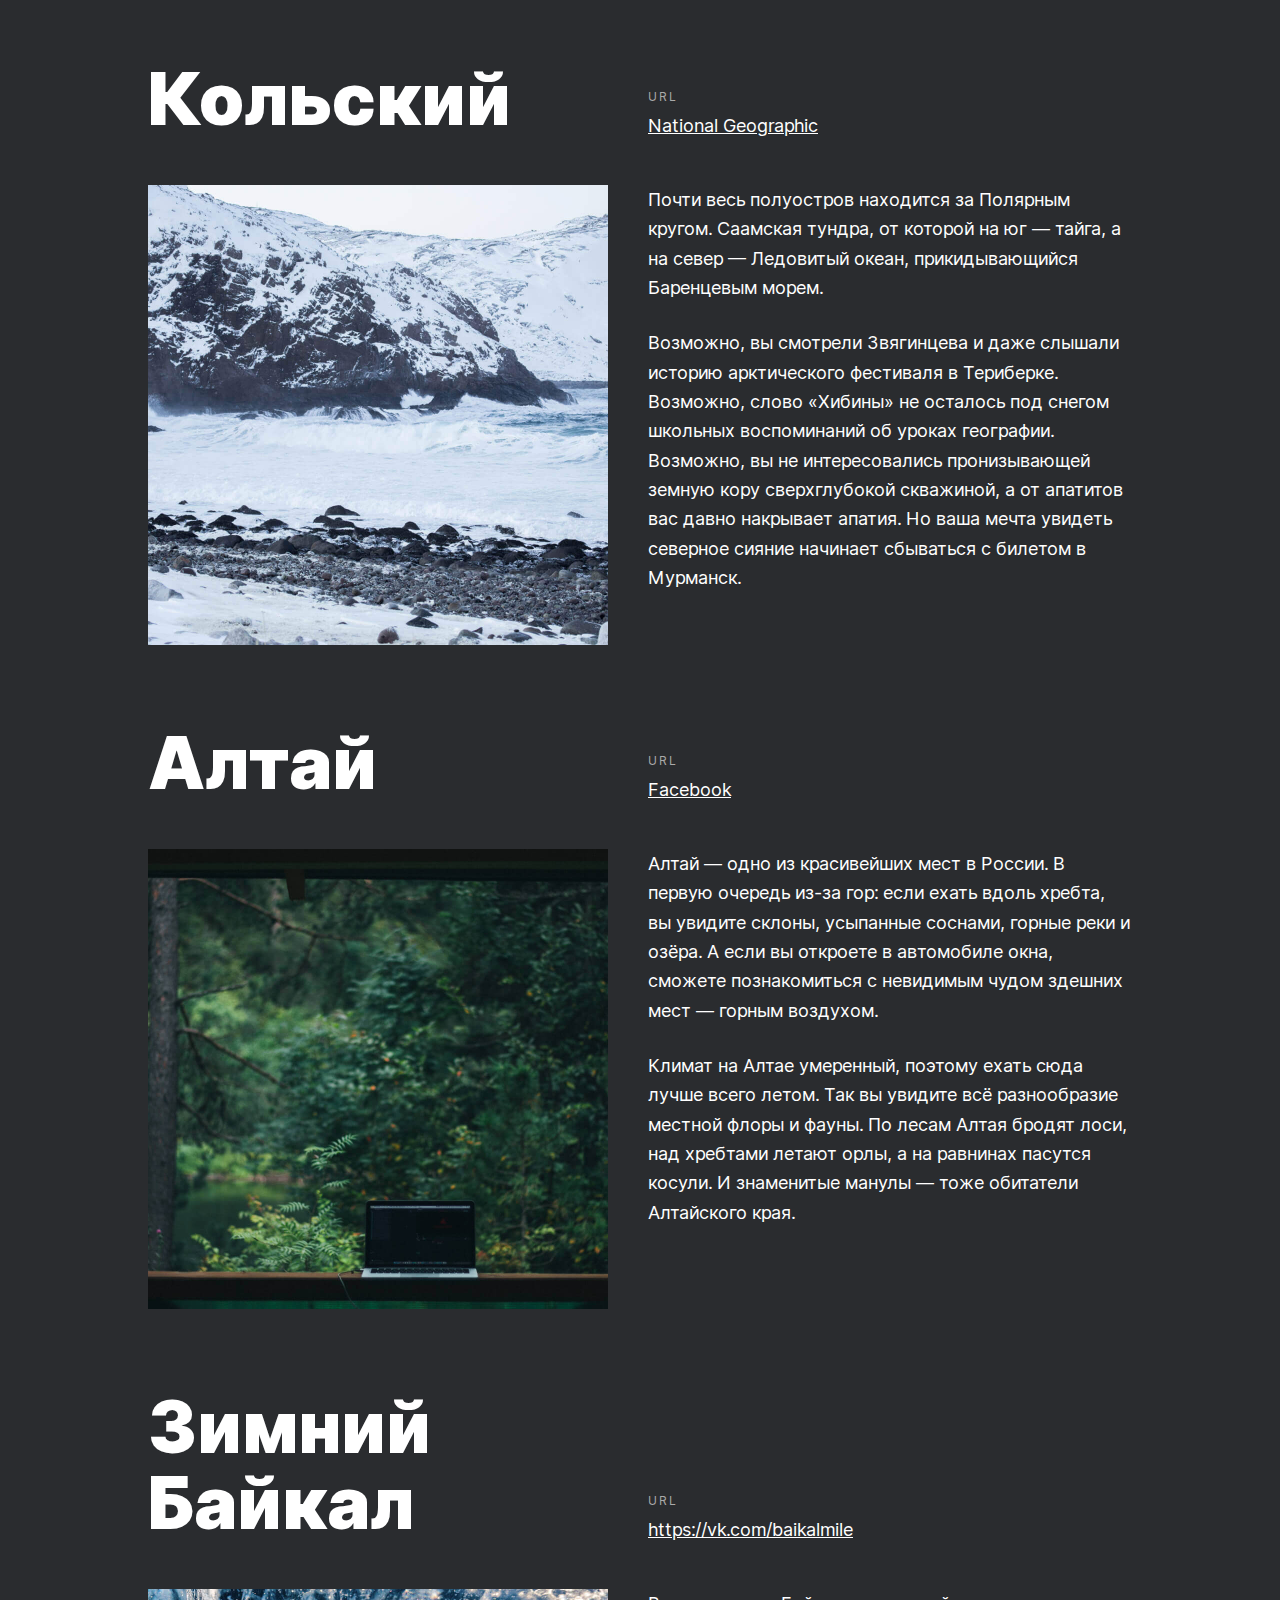
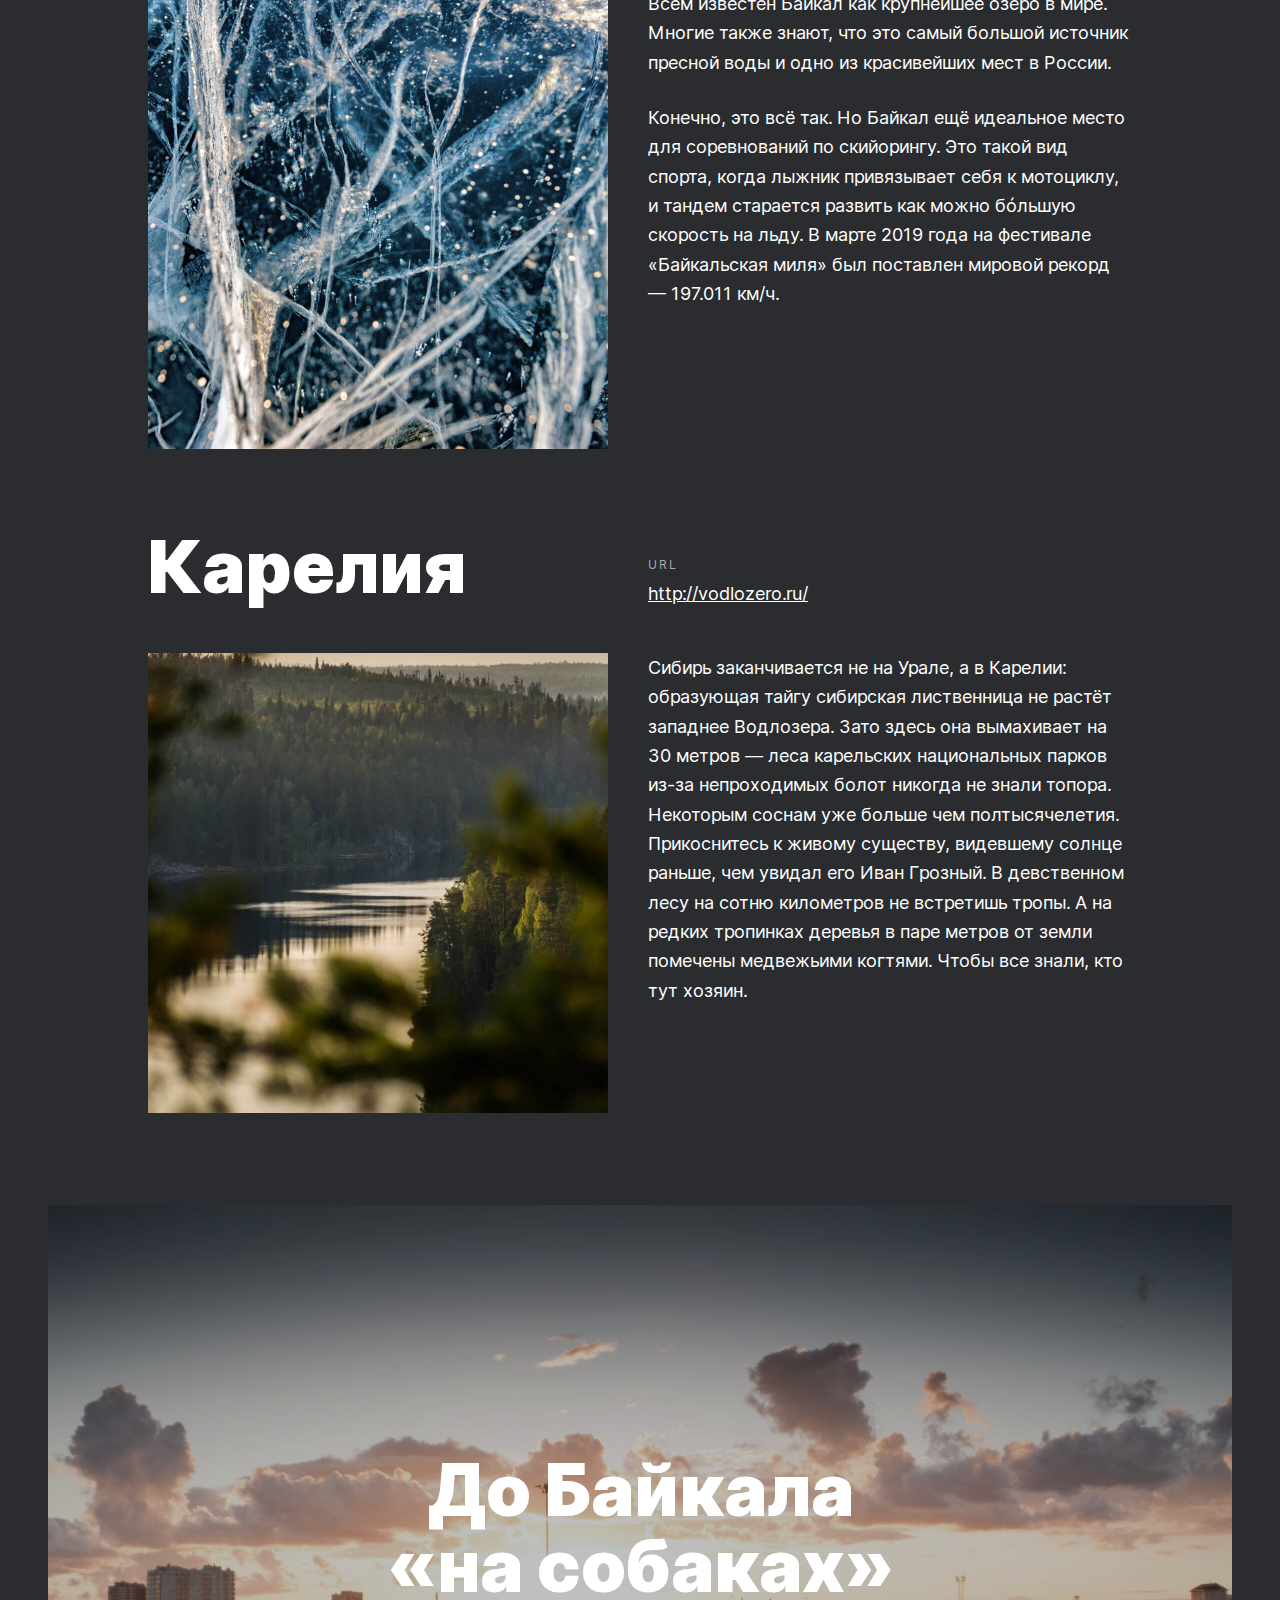
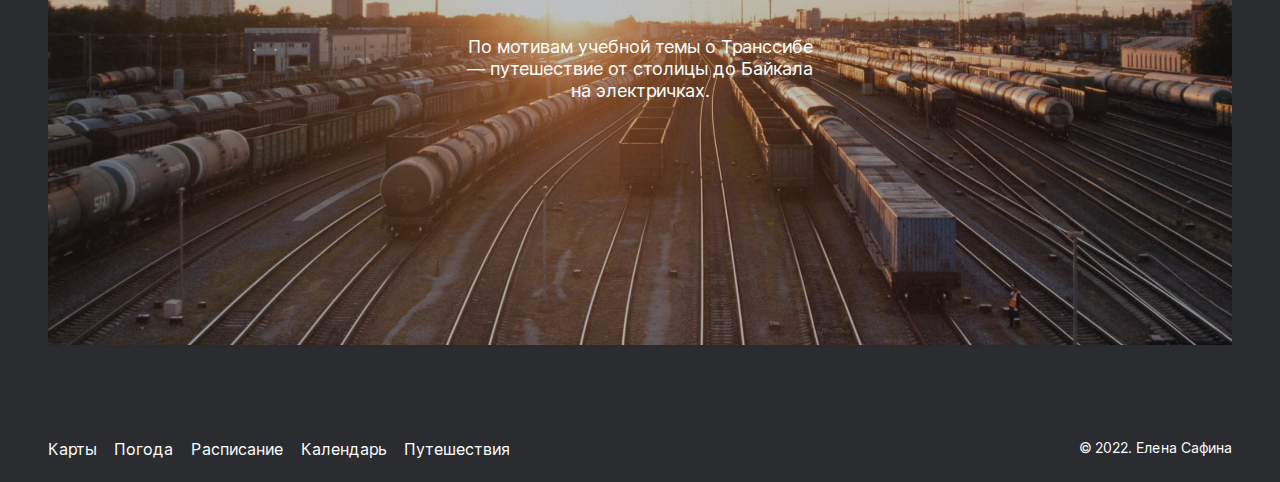
==== commit fcfb76a3: "футер отступы по макету, обернула в навигацию" ====
--- a/index.html
+++ b/index.html
@@ -214,11 +214,13 @@
         </main>
 
         <footer class="footer">
-            <a href="https://yandex.ru/maps" class="footer__link">Карты</a>
-            <a href="https://yandex.ru/pogoda" class="footer__link">Погода</a>
-            <a href="https://rasp.yandex.ru" class="footer__link">Расписание</a>
-            <a href="https://calendar.yandex.ru" class="footer__link">Календарь</a>
-            <a href="https://travel.yandex.ru" class="footer__link">Путешествия</a>
+            <nav class="footer__nav">
+                <a href="https://yandex.ru/maps" class="footer__link">Карты</a>
+                <a href="https://yandex.ru/pogoda" class="footer__link">Погода</a>
+                <a href="https://rasp.yandex.ru" class="footer__link">Расписание</a>
+                <a href="https://calendar.yandex.ru" class="footer__link">Календарь</a>
+                <a href="https://travel.yandex.ru" class="footer__link">Путешествия</a>
+            </nav>
             <p class="footer__copyright">© 2022. Елена Сафина</p>
         </footer>
 
--- a/pages/index.css
+++ b/pages/index.css
@@ -20,6 +20,7 @@
 @import url(../blocks/cover/__subtitle/cover__subtitle.css);
 @import url(../blocks/cover/__title/cover__title.css);
 
+@import url(../blocks/footer/__nav/footer__nav.css);
 @import url(../blocks/footer/__copyright/footer__copyright.css);
 @import url(../blocks/footer/__link/footer__link.css);
 
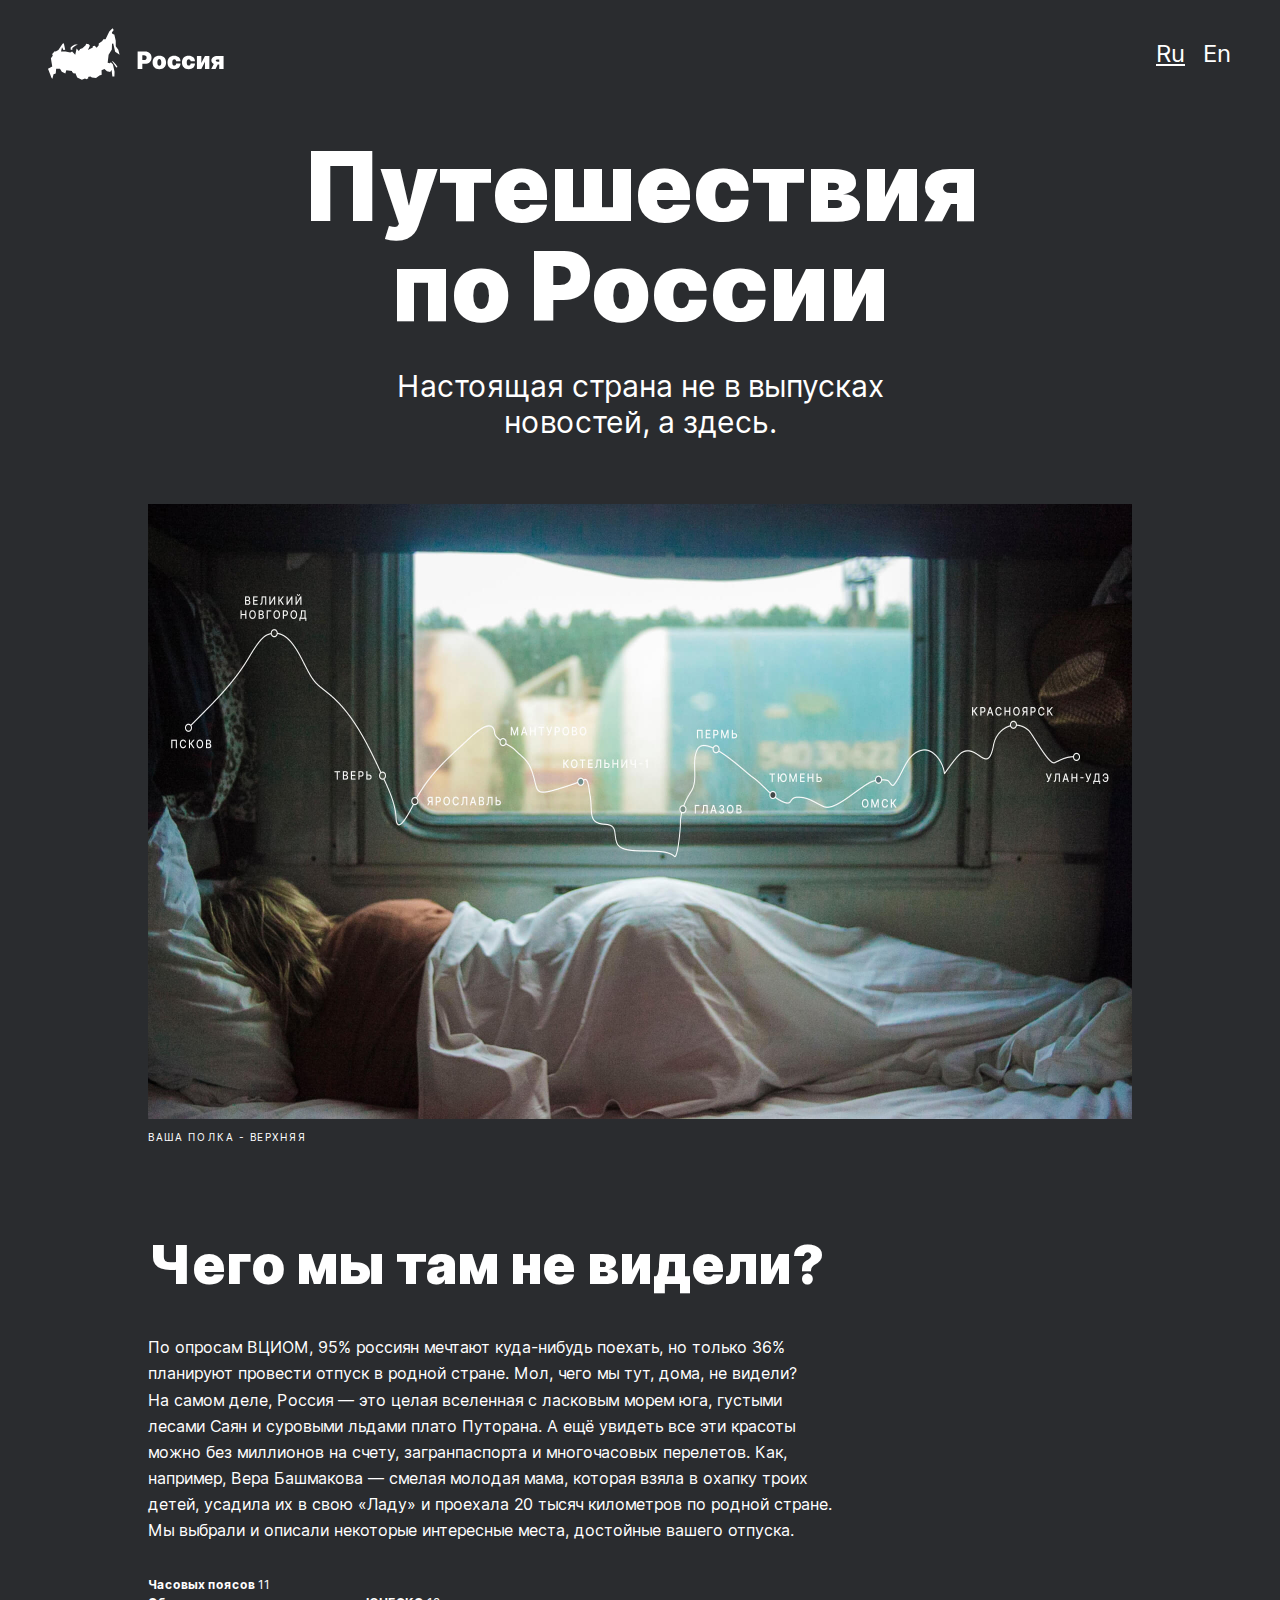
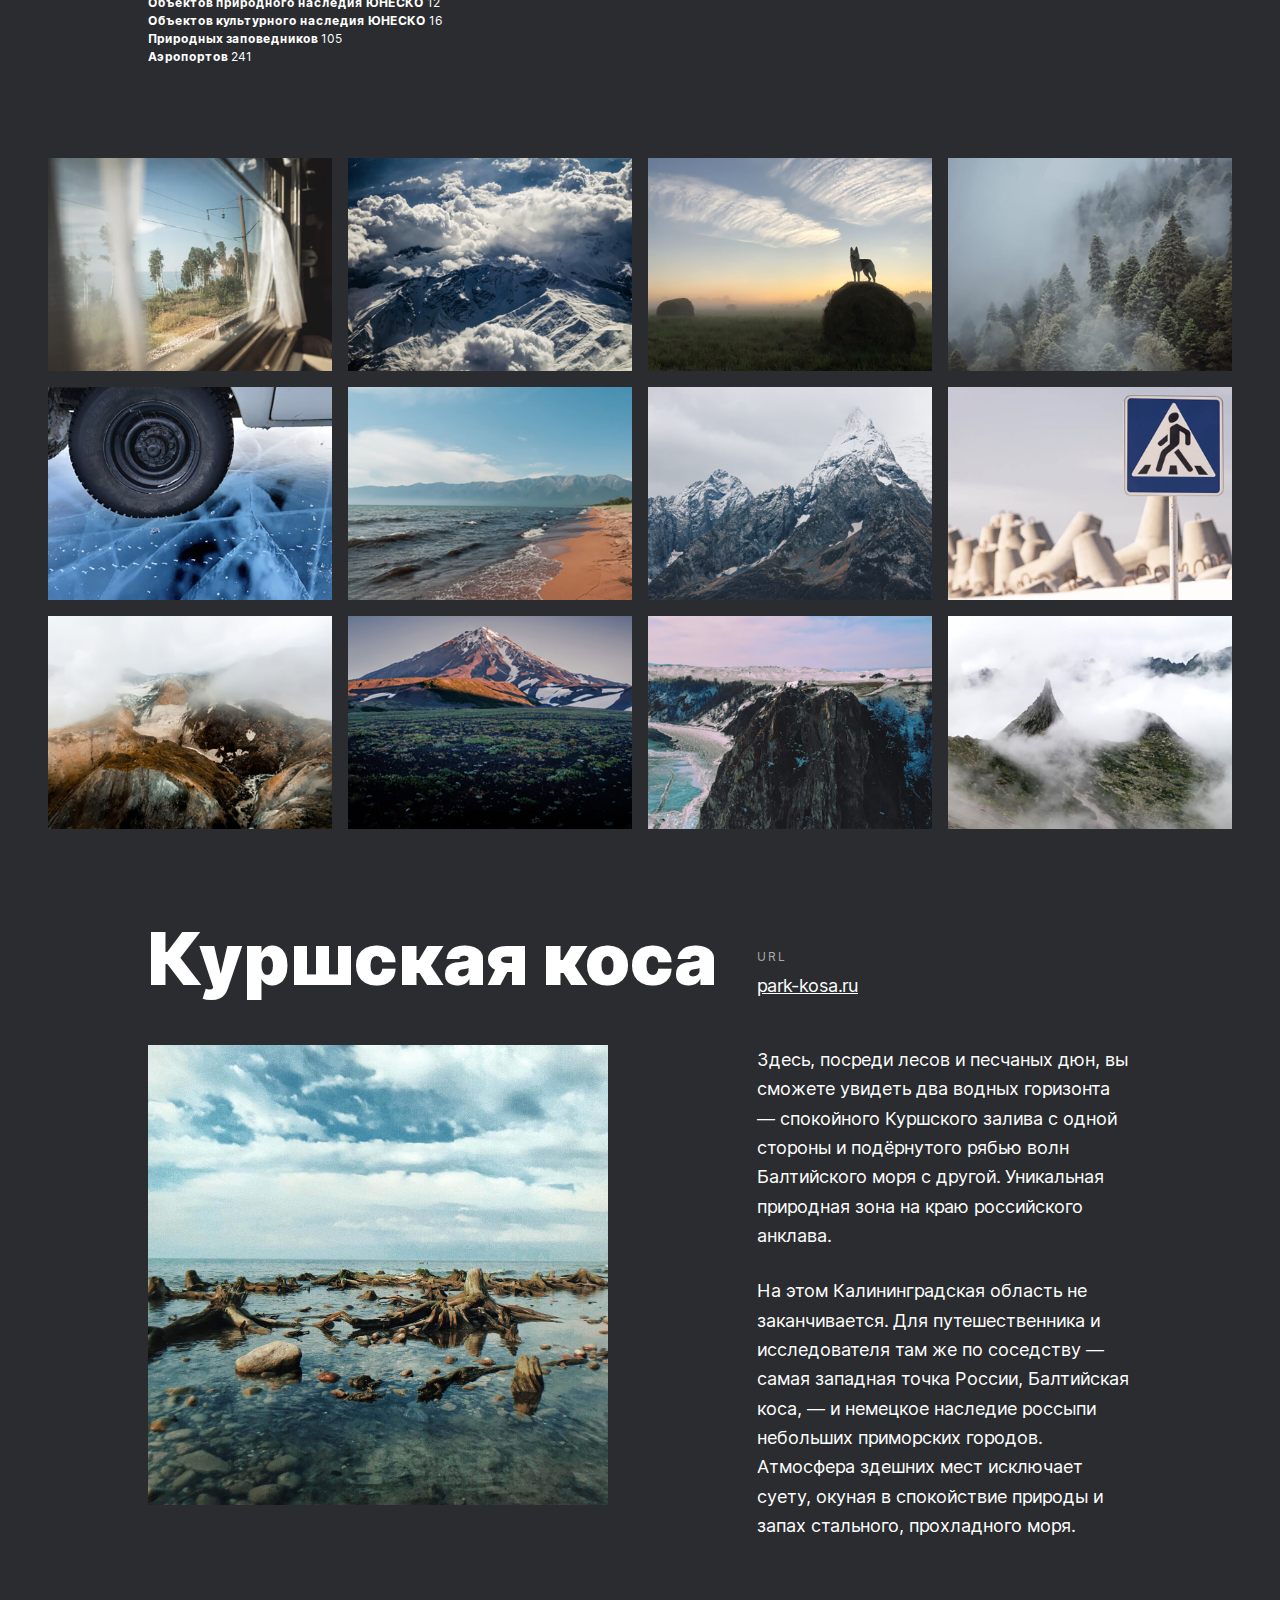
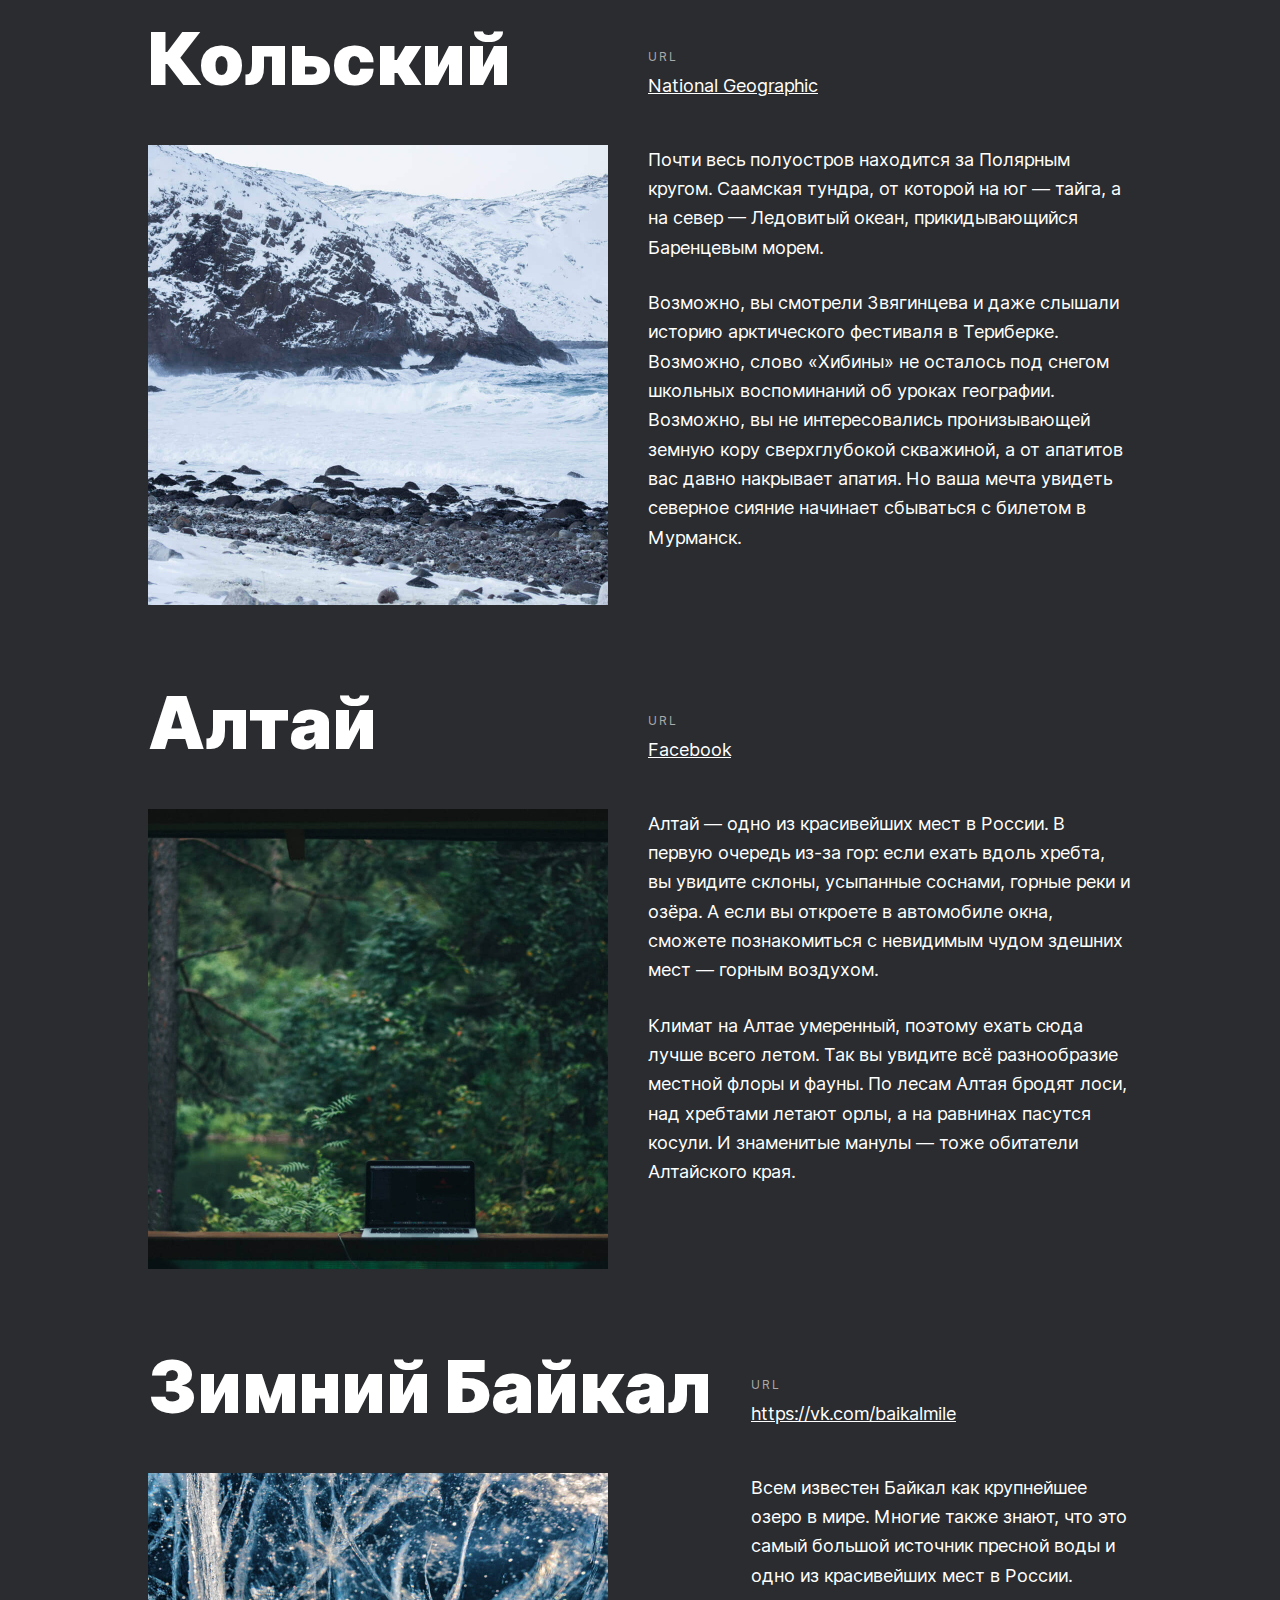
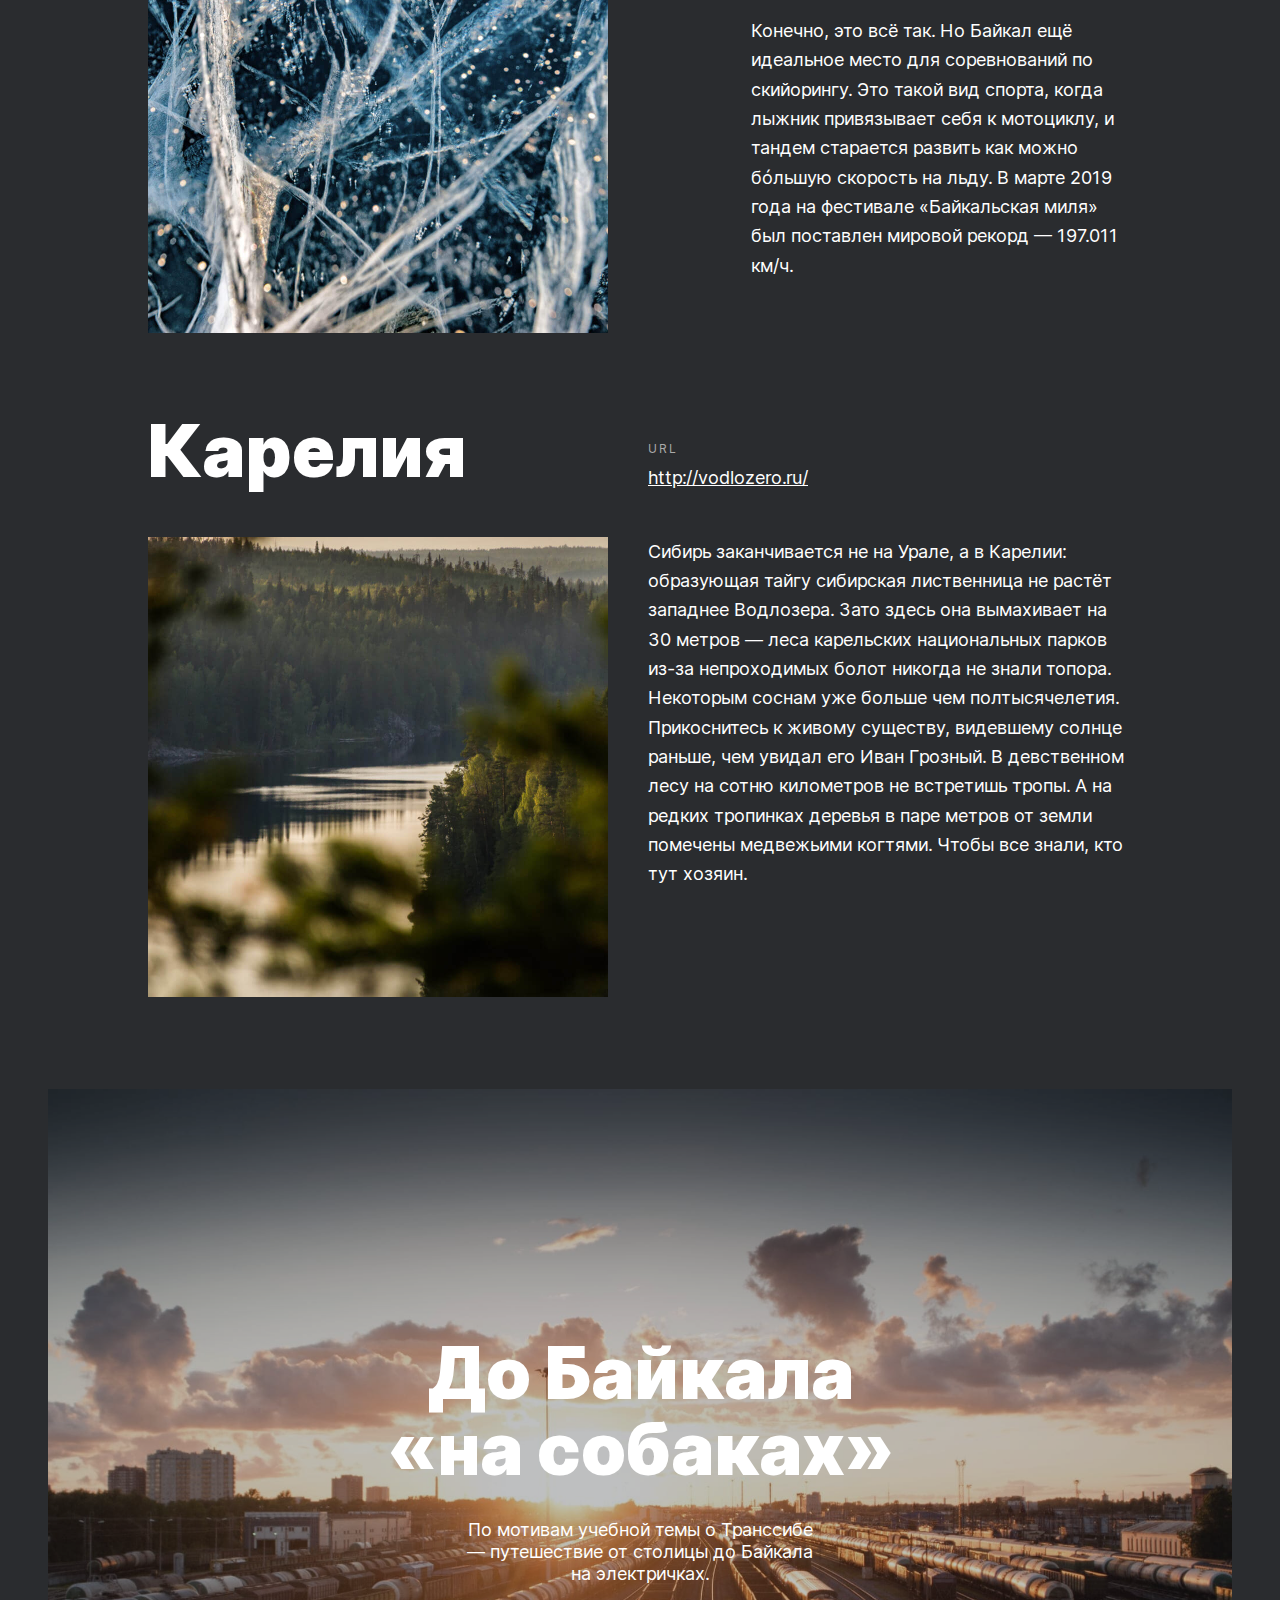
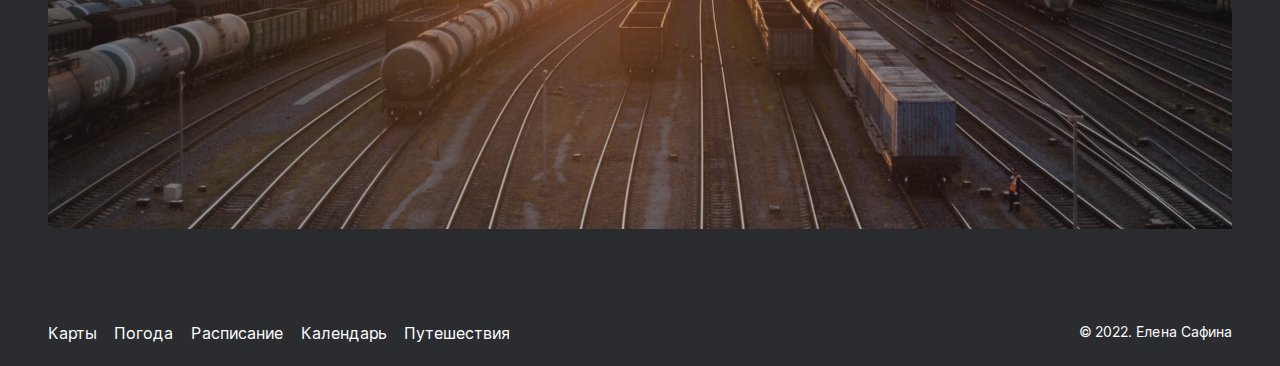
==== commit b554a877: "Мах-w" ====
--- a/index.html
+++ b/index.html
@@ -22,7 +22,7 @@
 
         <main class="content">
 
-            <div class="lead">
+            <section class="lead">
                 <h1 class="lead__title">Путешествия по России</h1>
                 <p class="lead__subtitle">Настоящая страна не в выпусках новостей, а здесь.</p>
                 <div>
@@ -30,9 +30,9 @@
                         alt="Вид на спящего в поезде человека у окна">
                     <p class="lead__caption">Ваша полка - верхняя</p>
                 </div>
-            </div>
-
-            <div class="intro">
+            </section>
+
+            <section class="intro">
                 <h2 class="intro__title">Чего мы там не видели?</h2>
                 <p class="intro__text">По&nbsp;опросам ВЦИОМ, 95% россиян мечтают куда-нибудь поехать,
                     но только 36% планируют провести отпуск в&nbsp;родной стране. Мол, чего мы&nbsp;тут, дома,
@@ -52,24 +52,26 @@
                     </li>
                     <li class="intro__list_item"><span class="intro__list_item-span">Аэропортов </span>241</li>
                 </ul>
-            </div>
-
-            <div class="photo-grid">
-                <img src="./images/photo-grid-train.jpg" alt="" class="photo-grid__item">
-                <img src="./images/photo-grid-atharva-tulsi.jpg" alt="" class="photo-grid__item">
-                <img src="./images/photo-grid-tuman.jpg" alt="" class="photo-grid__item">
-                <img src="./images/photo-grid-sochi.jpg" alt="" class="photo-grid__item">
-                <img src="./images/photo-grid-arisa.jpg" alt="" class="photo-grid__item">
-                <img src="./images/photo-grid-baikal.jpg" alt="" class="photo-grid__item">
-                <img src="./images/photo-grid-elbrus.jpg" alt="" class="photo-grid__item">
-                <img src="./images/photo-grid-kondratiev.jpg" alt="" class="photo-grid__item">
-                <img src="./images/photo-grid-kamchatka-1.jpg" alt="" class="photo-grid__item">
-                <img src="./images/photo-grid-kamchatka-2.jpg" alt="" class="photo-grid__item">
-                <img src="./images/photo-grid-baikal-2.jpg" alt="" class="photo-grid__item">
-                <img src="./images/photo-grid-ergaki.jpg" alt="" class="photo-grid__item">
-            </div>
-
-            <div class="places">
+            </section>
+
+            <section class="photo-grid">
+                <img src="./images/photo-grid-train.jpg" alt="Вид из окна поезда" class="photo-grid__item">
+                <img src="./images/photo-grid-atharva-tulsi.jpg" alt="Атхарва Тулси горы в облаках"
+                    class="photo-grid__item">
+                <img src="./images/photo-grid-tuman.jpg" alt="Поле в тумане" class="photo-grid__item">
+                <img src="./images/photo-grid-sochi.jpg" alt="Холмы в тумане Сочи" class="photo-grid__item">
+                <img src="./images/photo-grid-arisa.jpg" alt="Лёд Ариса" class="photo-grid__item">
+                <img src="./images/photo-grid-baikal.jpg" alt="Байкал на фоне гор" class="photo-grid__item">
+                <img src="./images/photo-grid-elbrus.jpg" alt="Эльбрус" class="photo-grid__item">
+                <img src="./images/photo-grid-kondratiev.jpg" alt="Знак пешеходного перехода на фоне волнорезов"
+                    class="photo-grid__item">
+                <img src="./images/photo-grid-kamchatka-1.jpg" alt="Холмы Камчатки в облаках" class="photo-grid__item">
+                <img src="./images/photo-grid-kamchatka-2.jpg" alt="Вулкан Камчатки" class="photo-grid__item">
+                <img src="./images/photo-grid-baikal-2.jpg" alt="Горы Байкала" class="photo-grid__item">
+                <img src="./images/photo-grid-ergaki.jpg" alt="Холмы в тумане Ергаки" class="photo-grid__item">
+            </section>
+
+            <section class="places">
 
                 <div class="place">
                     <h2 class="place__title">Куршская коса</h2>
@@ -77,7 +79,7 @@
                         <p class="place__url-heading">URL</p>
                         <a href="https://park-kosa.ru/" class="place__link">park-kosa.ru</a>
                     </div>
-                    <img src="./images/place-kosa.jpg" alt="" class="place__image">
+                    <img src="./images/place-kosa.jpg" alt="Воды Куршской косы" class="place__image">
                     <div class="place__paragraphs">
                         <p class="place__paragraph">Здесь, посреди лесов и песчаных дюн, вы сможете увидеть два
                             водных
@@ -98,7 +100,7 @@
 
                 <div class="place">
                     <h2 class="place__title">Кольский</h2>
-                    <img src="./images/place-kolsky.jpg" alt="" class="place__image">
+                    <img src="./images/place-kolsky.jpg" alt="Горы Кольского полуострова" class="place__image">
                     <div class="place__website">
                         <p class="place__url-heading">URL</p>
                         <a href="https://yourshot.nationalgeographic.com/photos/?keywords=kolskiy"
@@ -126,7 +128,7 @@
 
                 <div class="place">
                     <h2 class="place__title">Алтай</h2>
-                    <img src="./images/place-altai.jpg" alt="" class="place__image">
+                    <img src="./images/place-altai.jpg" alt="Ноутбук на фоне леса Алтая" class="place__image">
                     <div class="place__website">
                         <p class="place__url-heading">URL</p>
                         <a href="https://www.facebook.com/vera.bashmakova/posts/10156011613718822"
@@ -154,7 +156,7 @@
 
                 <div class="place">
                     <h2 class="place__title">Зимний Байкал</h2>
-                    <img src="./images/place-winter-baikal.jpg" alt="" class="place__image">
+                    <img src="./images/place-winter-baikal.jpg" alt="Лёд Байкала" class="place__image">
                     <div class="place__website">
                         <p class="place__url-heading">URL</p>
                         <a href="https://vk.com/baikalmile" class="place__link">https://vk.com/baikalmile</a>
@@ -177,7 +179,7 @@
 
                 <div class="place">
                     <h2 class="place__title">Карелия</h2>
-                    <img src="./images/place-karelia.jpg" alt="" class="place__image">
+                    <img src="./images/place-karelia.jpg" alt="Лес Карелии" class="place__image">
                     <div class="place__website">
                         <p class="place__url-heading">URL</p>
                         <a href="http://vodlozero.ru/" class="place__link">http://vodlozero.ru/</a>
@@ -198,9 +200,9 @@
                             в паре метров от земли помечены медвежьими когтями. Чтобы все знали, кто тут хозяин.</p>
                     </div>
                 </div>
-            </div>
-
-            <div class="cover">
+            </section>
+
+            <section class="cover">
                 <a class="cover__link" href="https://stampsy.com/na-elektrichkakh-do-baikala">
                     <img class="cover__background" src="./images/cover-trains.jpg" alt="Железнодорожные пути в закате">
                     <div class="cover__overlay">
@@ -210,7 +212,7 @@
                             от&nbsp;столицы&nbsp;до&nbsp;Байкала на электричках.</p>
                     </div>
                 </a>
-            </div>
+            </section>
         </main>
 
         <footer class="footer">
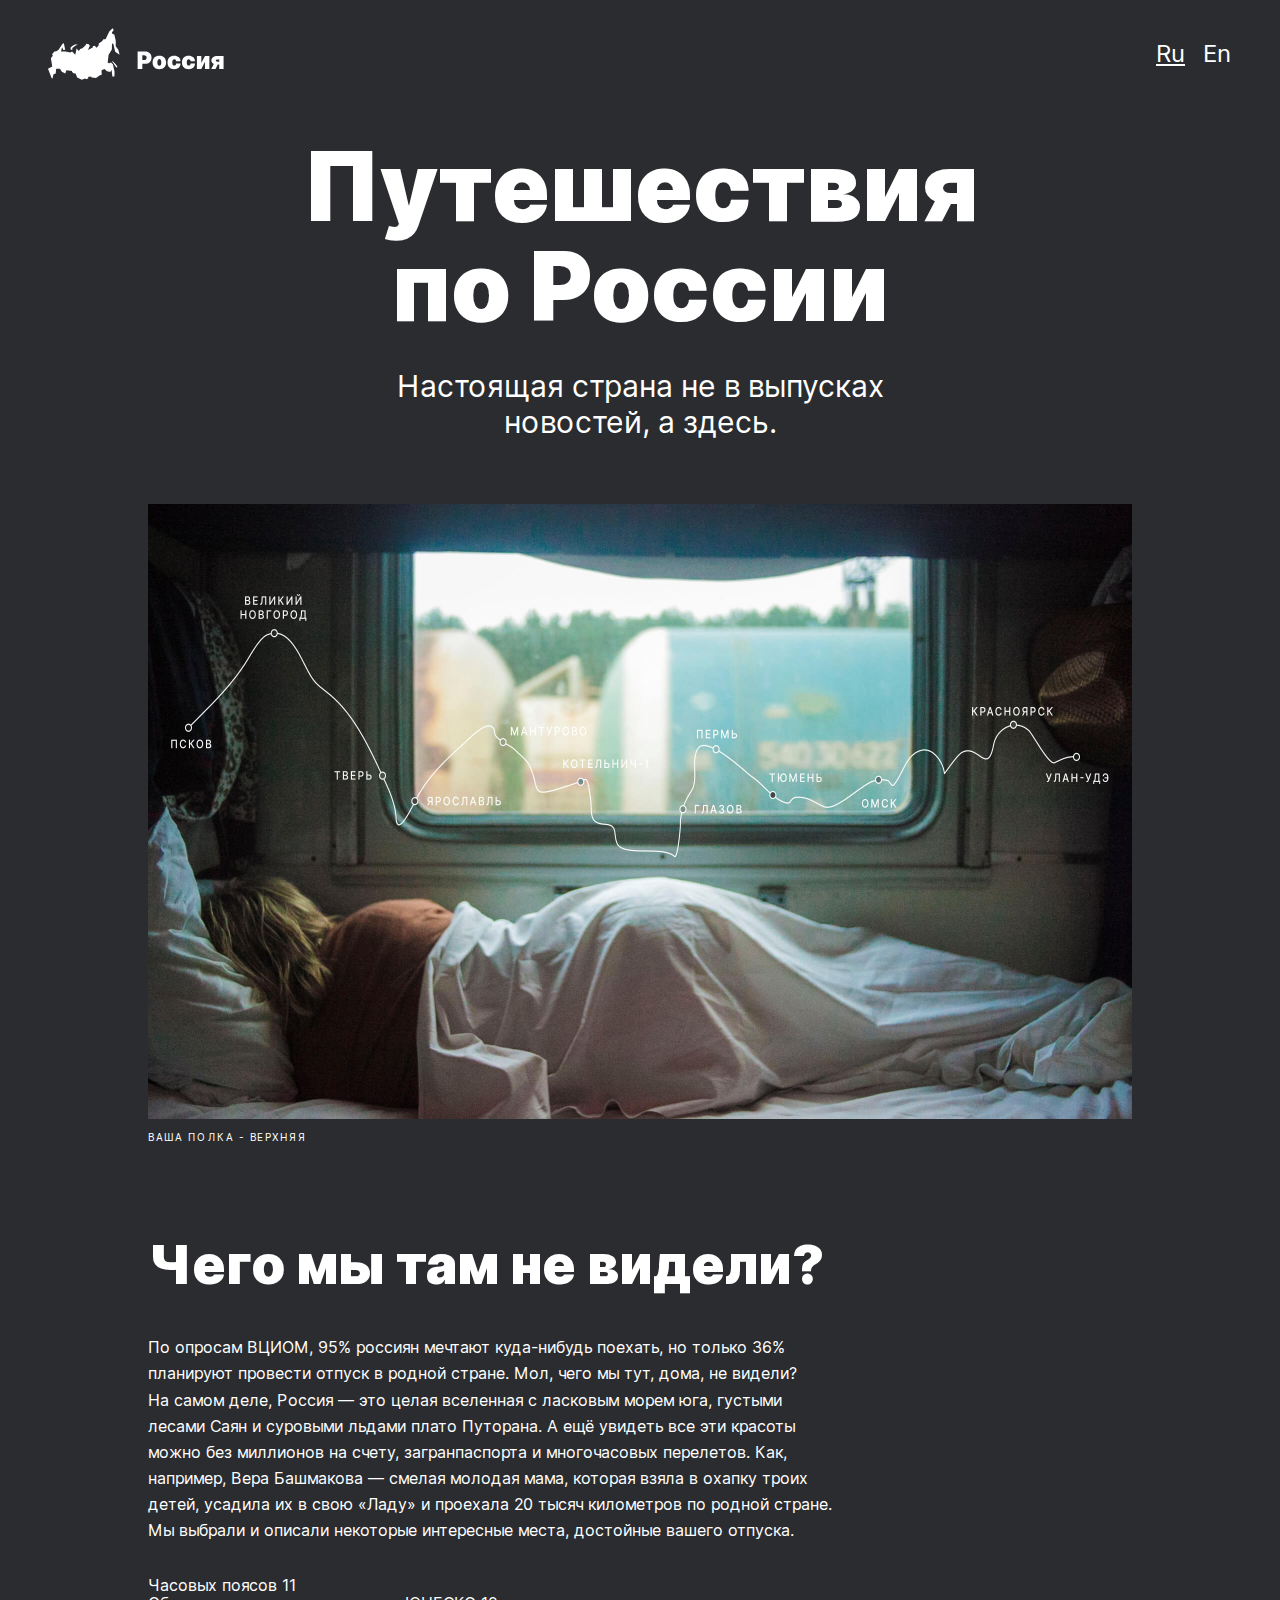
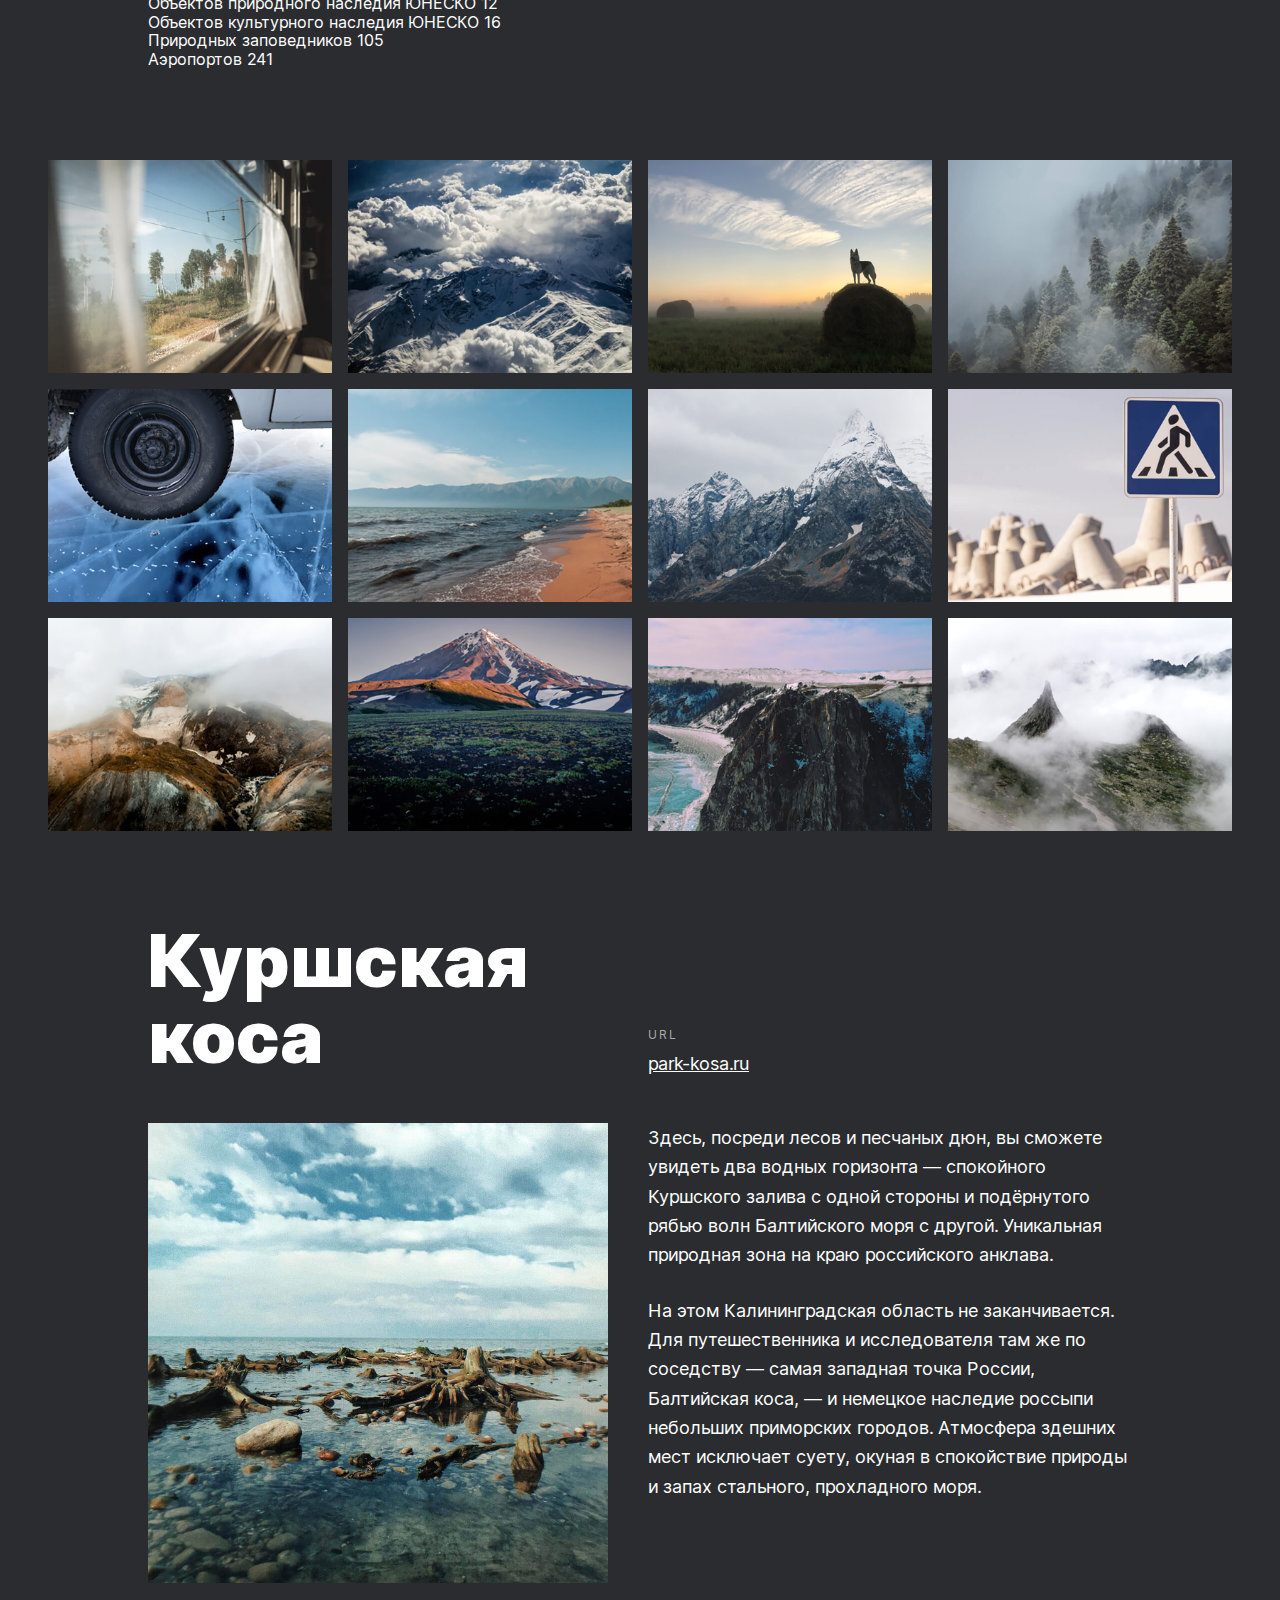
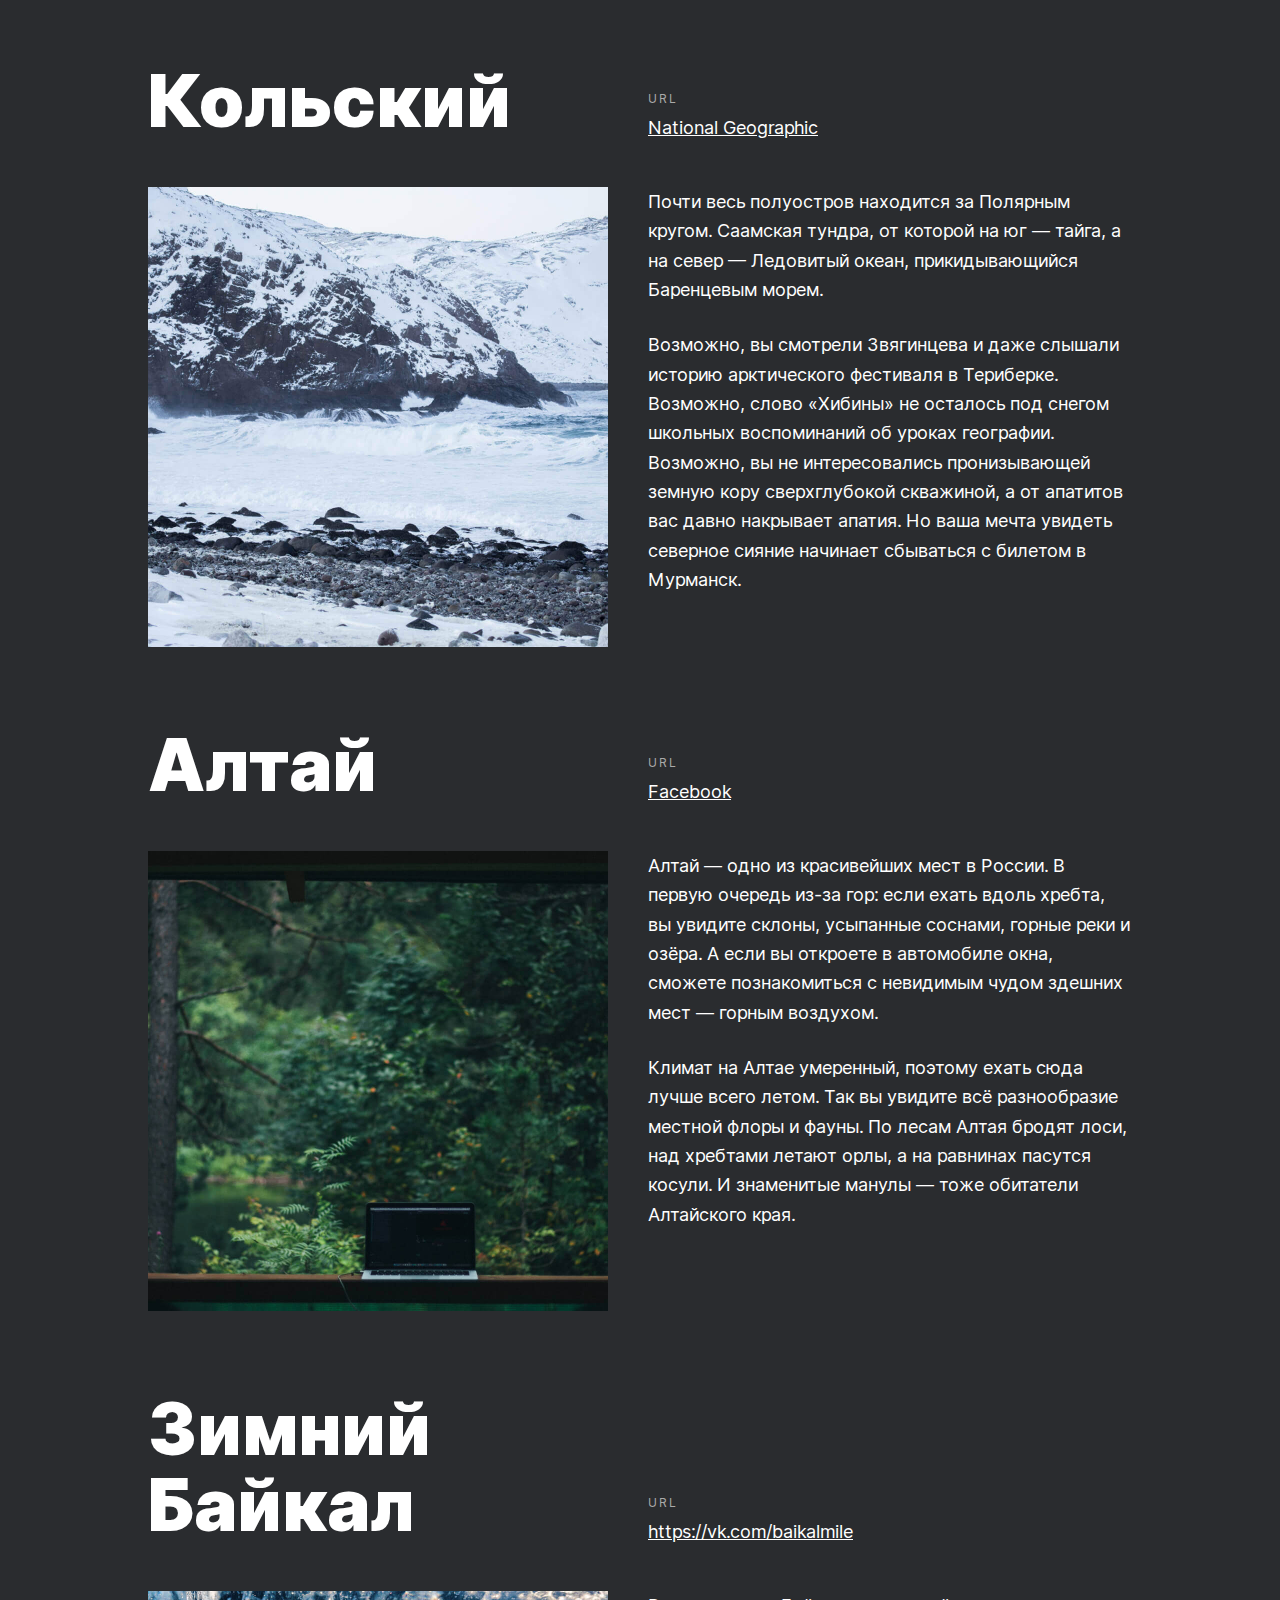
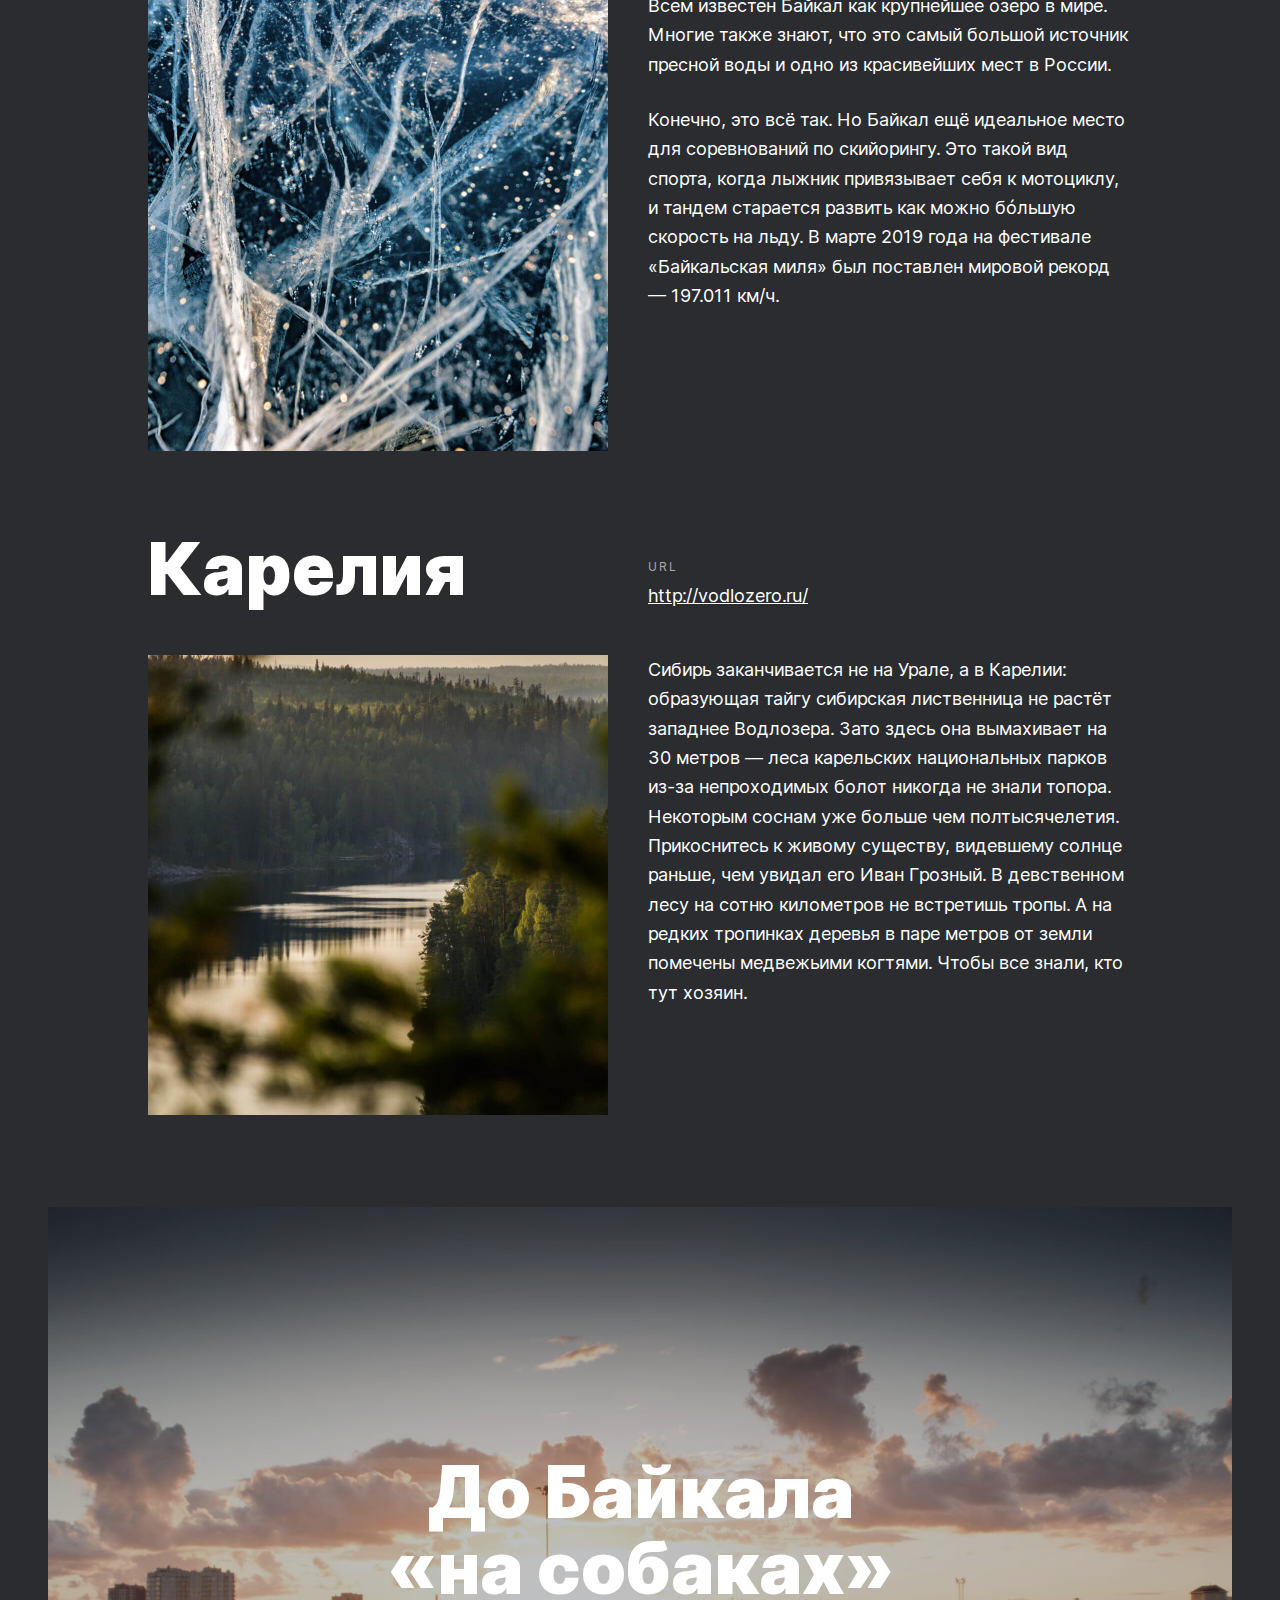
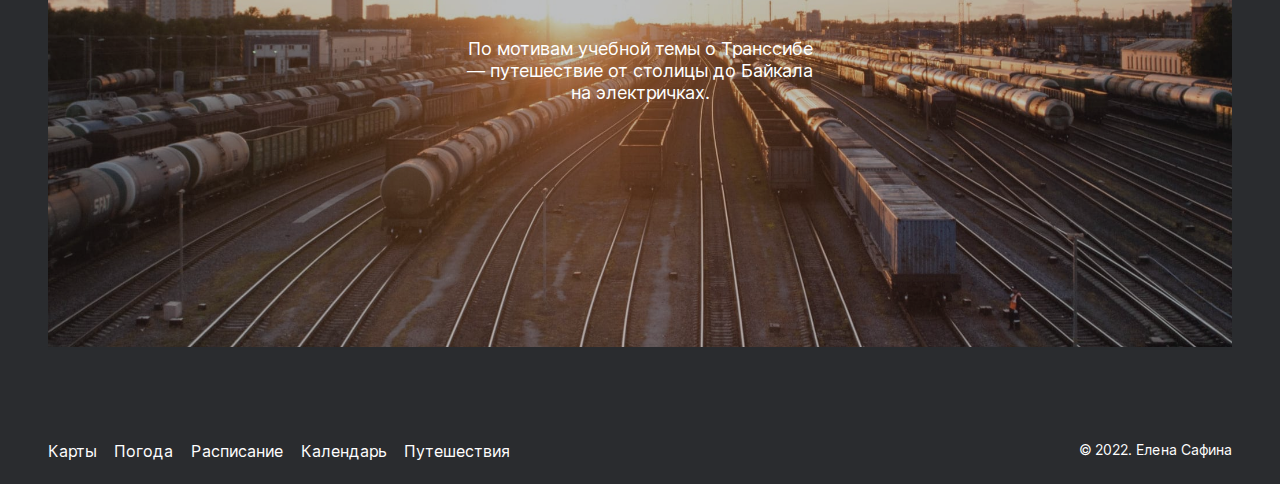
==== commit 844d632e: "Что-то с интро" ====
--- a/index.html
+++ b/index.html
@@ -43,14 +43,14 @@
                     их&nbsp;в&nbsp;свою &laquo;Ладу&raquo; и&nbsp;проехала 20 тысяч километров по&nbsp;родной стране.
                     Мы&nbsp;выбрали и&nbsp;описали некоторые интересные места, достойные вашего отпуска.</p>
                 <ul class="intro__list">
-                    <li class="intro__list_item"><span class="intro__list_item-span">Часовых поясов </span>11</li>
-                    <li class="intro__list_item"><span class="intro__list_item-span">Объектов природного наследия ЮНЕСКО
+                    <li class="intro__list-item"><span class="intro__list-item-span">Часовых поясов </span>11</li>
+                    <li class="intro__list-item"><span class="intro__list-item-span">Объектов природного наследия ЮНЕСКО
                         </span>12</li>
-                    <li class="intro__list_item"><span class="intro__list_item-span">Объектов культурного наследия
+                    <li class="intro__list-item"><span class="intro__list-item-span">Объектов культурного наследия
                             ЮНЕСКО </span>16</li>
-                    <li class="intro__list_item"><span class="intro__list_item-span">Природных заповедников </span>105
+                    <li class="intro__list-item"><span class="intro__list-item-span">Природных заповедников </span>105
                     </li>
-                    <li class="intro__list_item"><span class="intro__list_item-span">Аэропортов </span>241</li>
+                    <li class="intro__list-item"><span class="intro__list-item-span">Аэропортов </span>241</li>
                 </ul>
             </section>
 
--- a/pages/index.css
+++ b/pages/index.css
@@ -29,6 +29,8 @@
 @import url(../blocks/header/__logo/header__logo.css);
 
 @import url(../blocks/intro/__list/intro__list.css);
+@import url(../blocks/intro/__list-item/intro__list-item.css);
+@import url(../blocks/intro/__list-item-span/intro__list-item-span.css);
 @import url(../blocks/intro/__text/intro__text.css);
 @import url(../blocks/intro/__title/intro__title.css);
 
@@ -47,9 +49,6 @@
 @import url(../blocks/place/__url-heading/place__url-heading.css);
 @import url(../blocks/place/__website/place__website.css);
 
-@import url(../blocks/places/places.css);
 
 
-@import url(../blocks/header/__lang-link/_active/header__lang-link_active.css);
-@import url(../blocks/intro/__list/_item/intro__list_item.css);
-@import url(../blocks/intro/__list/_item/intro__list_item-span.css);+@import url(../blocks/header/__lang-link/_active/header__lang-link_active.css);